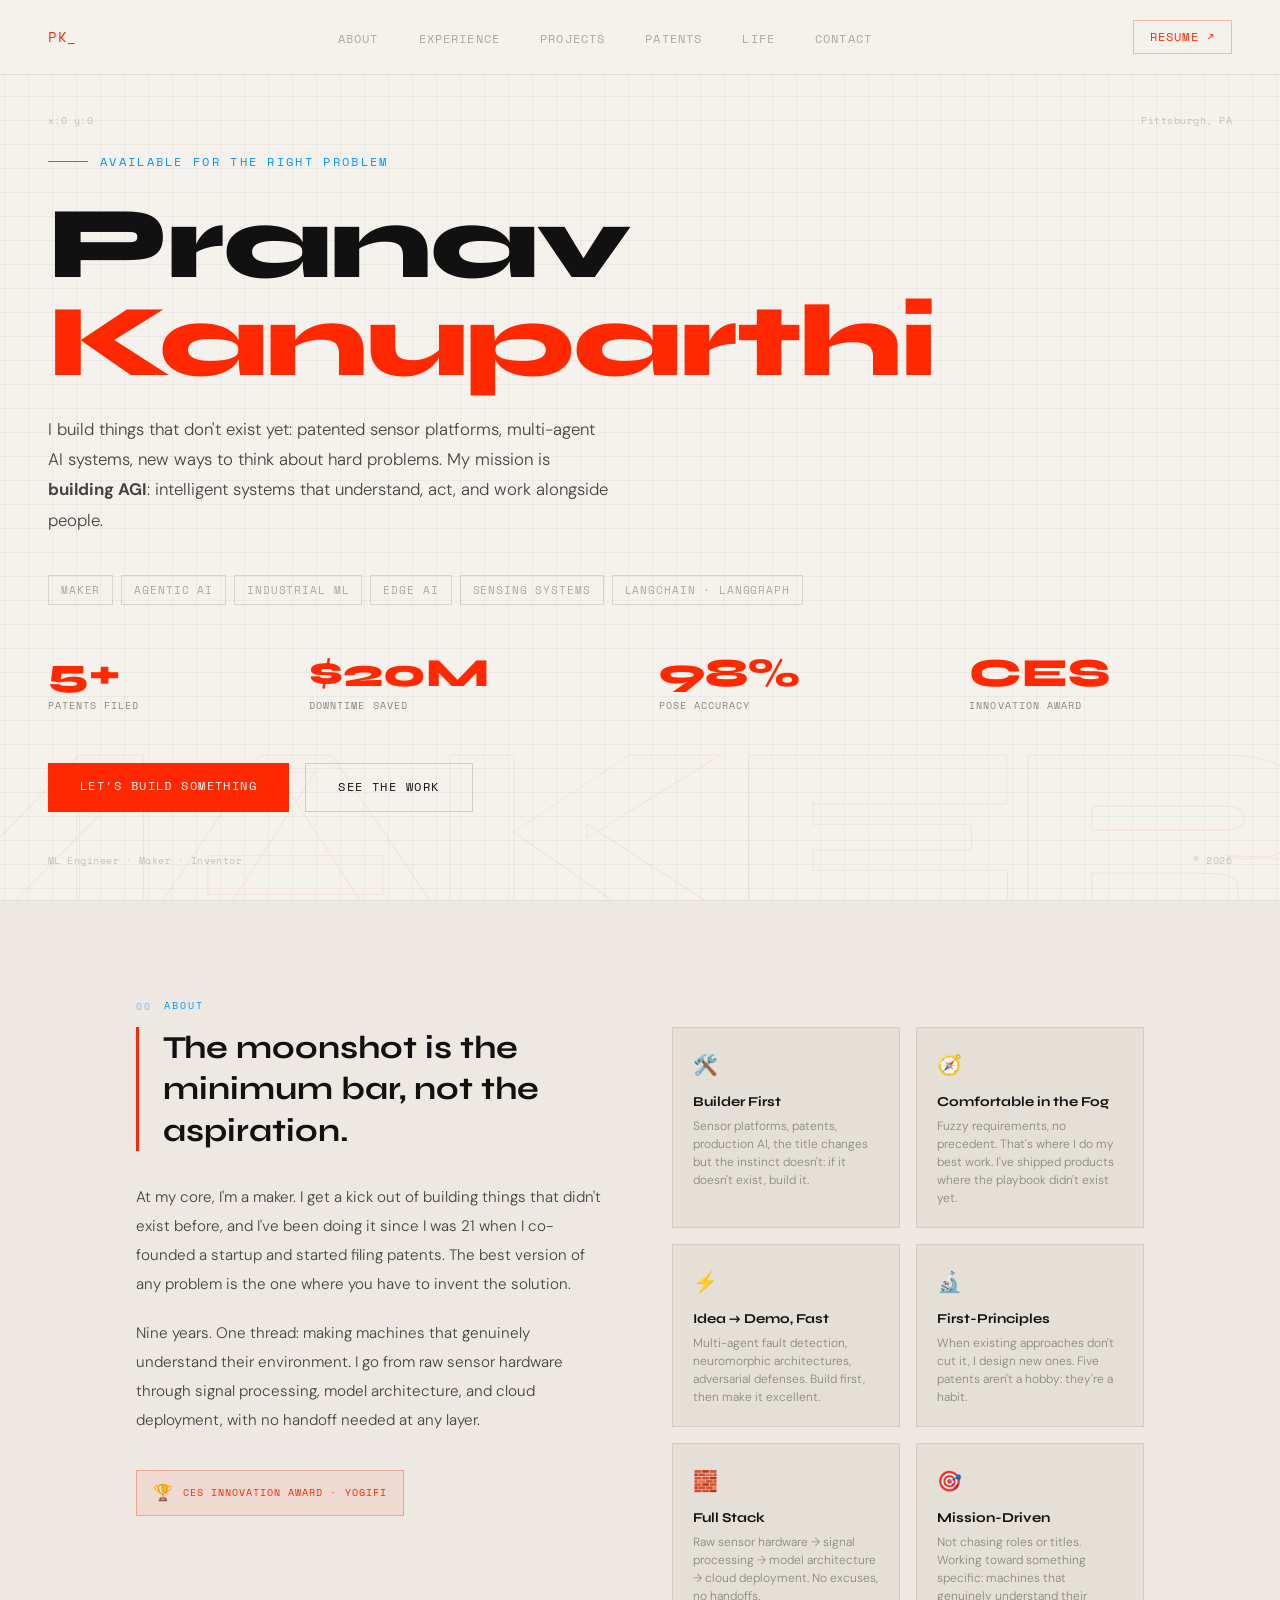
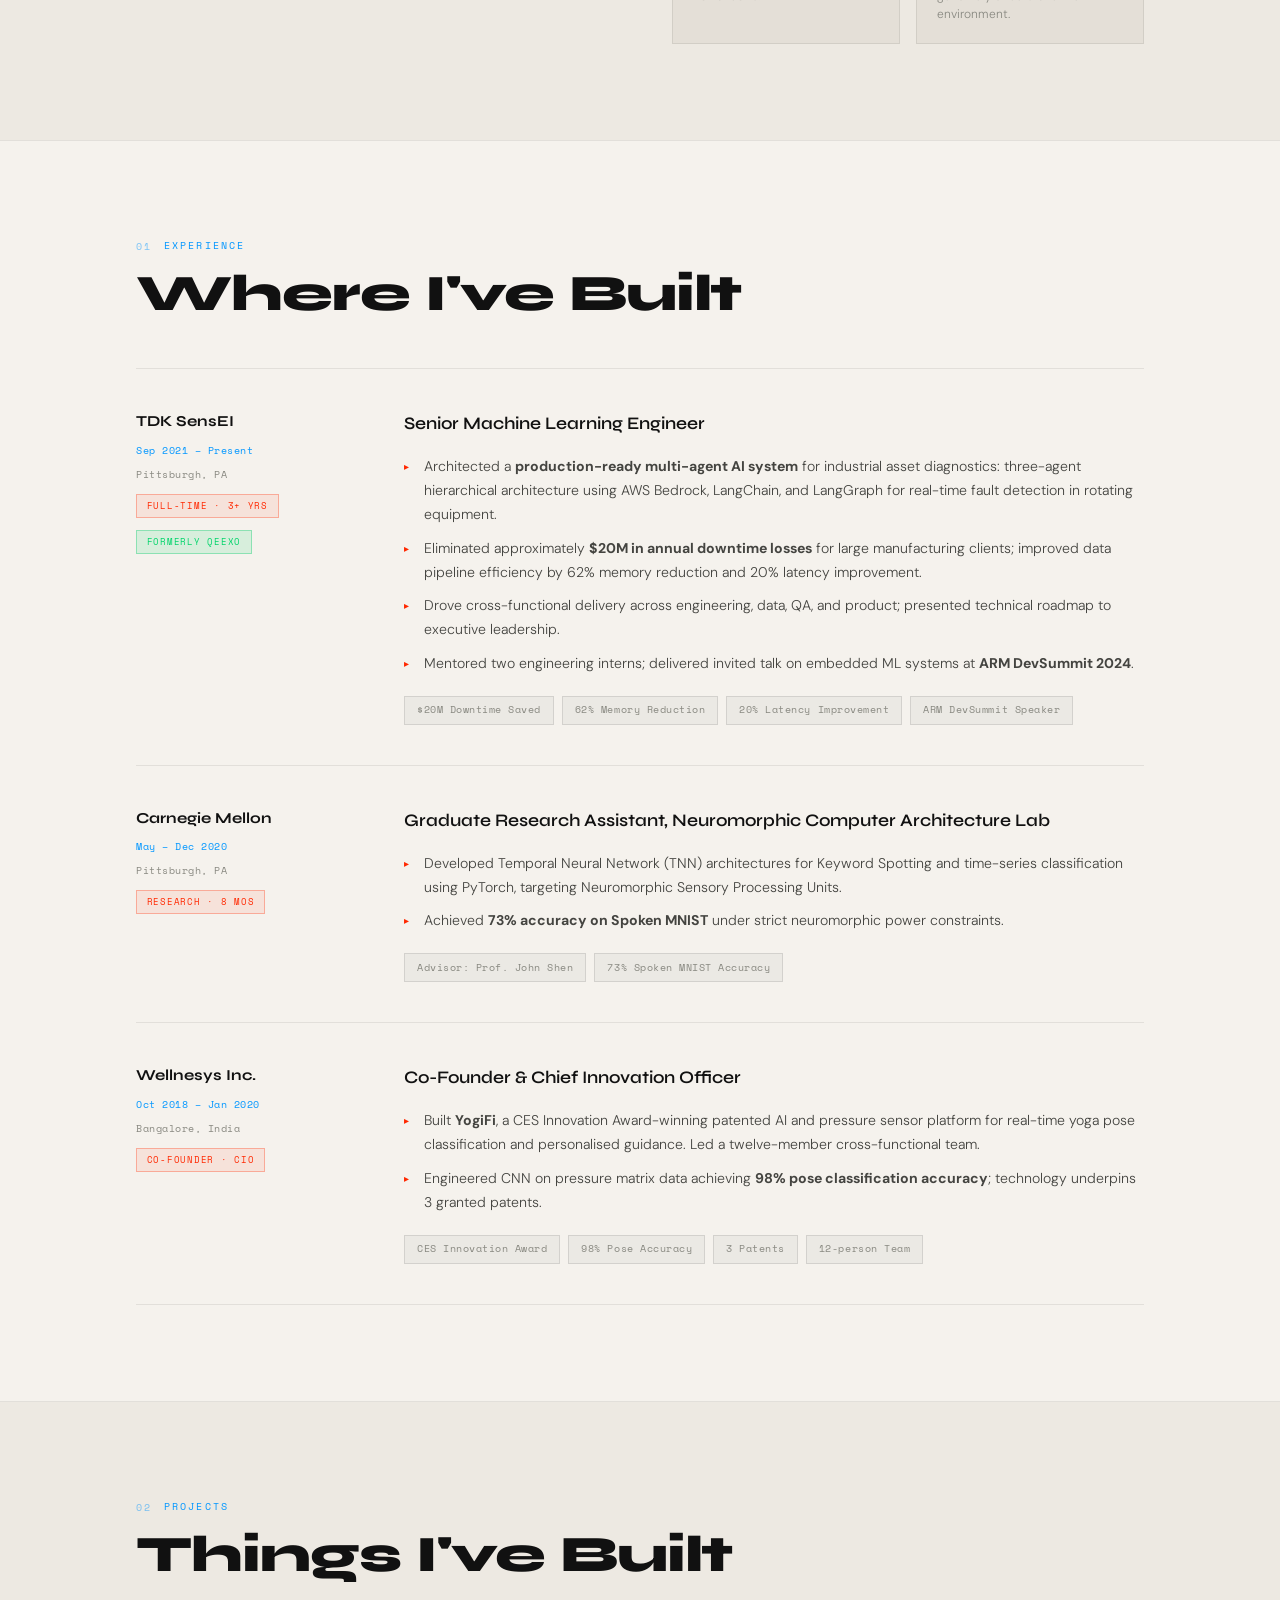
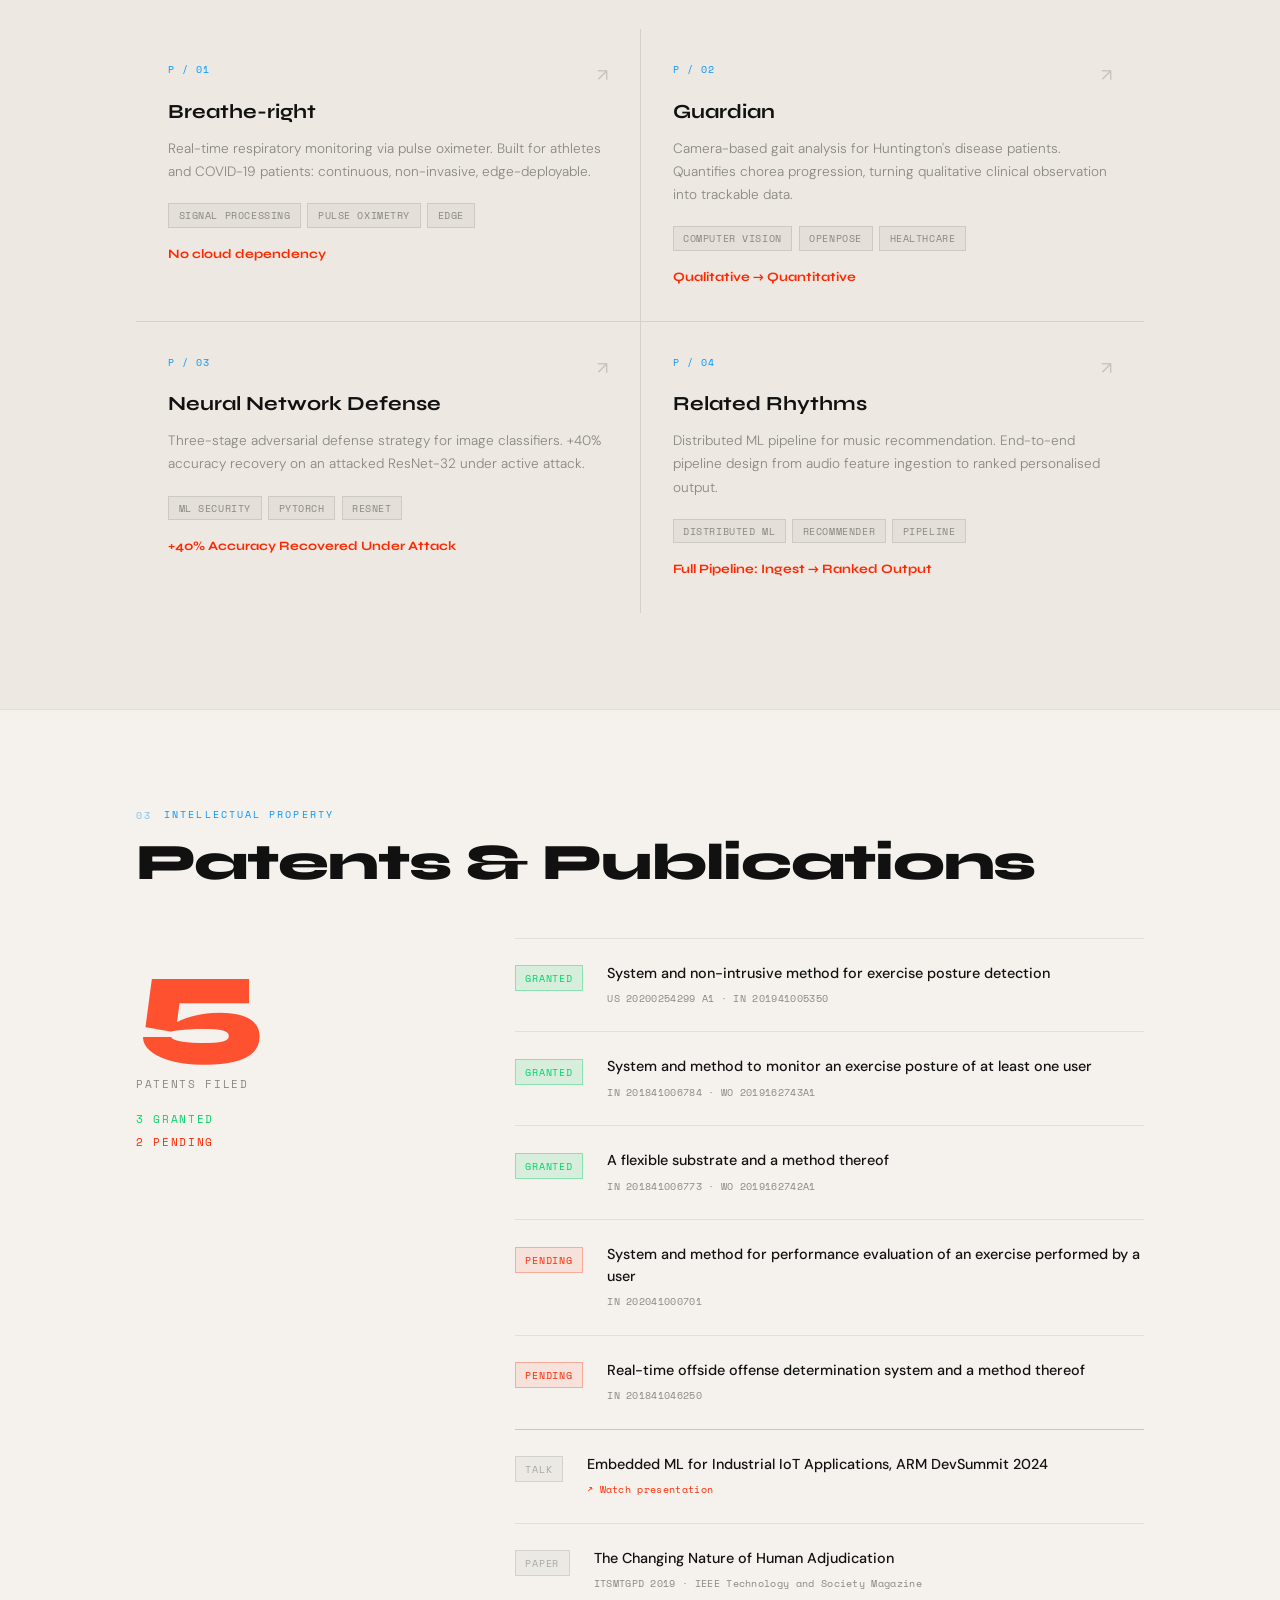
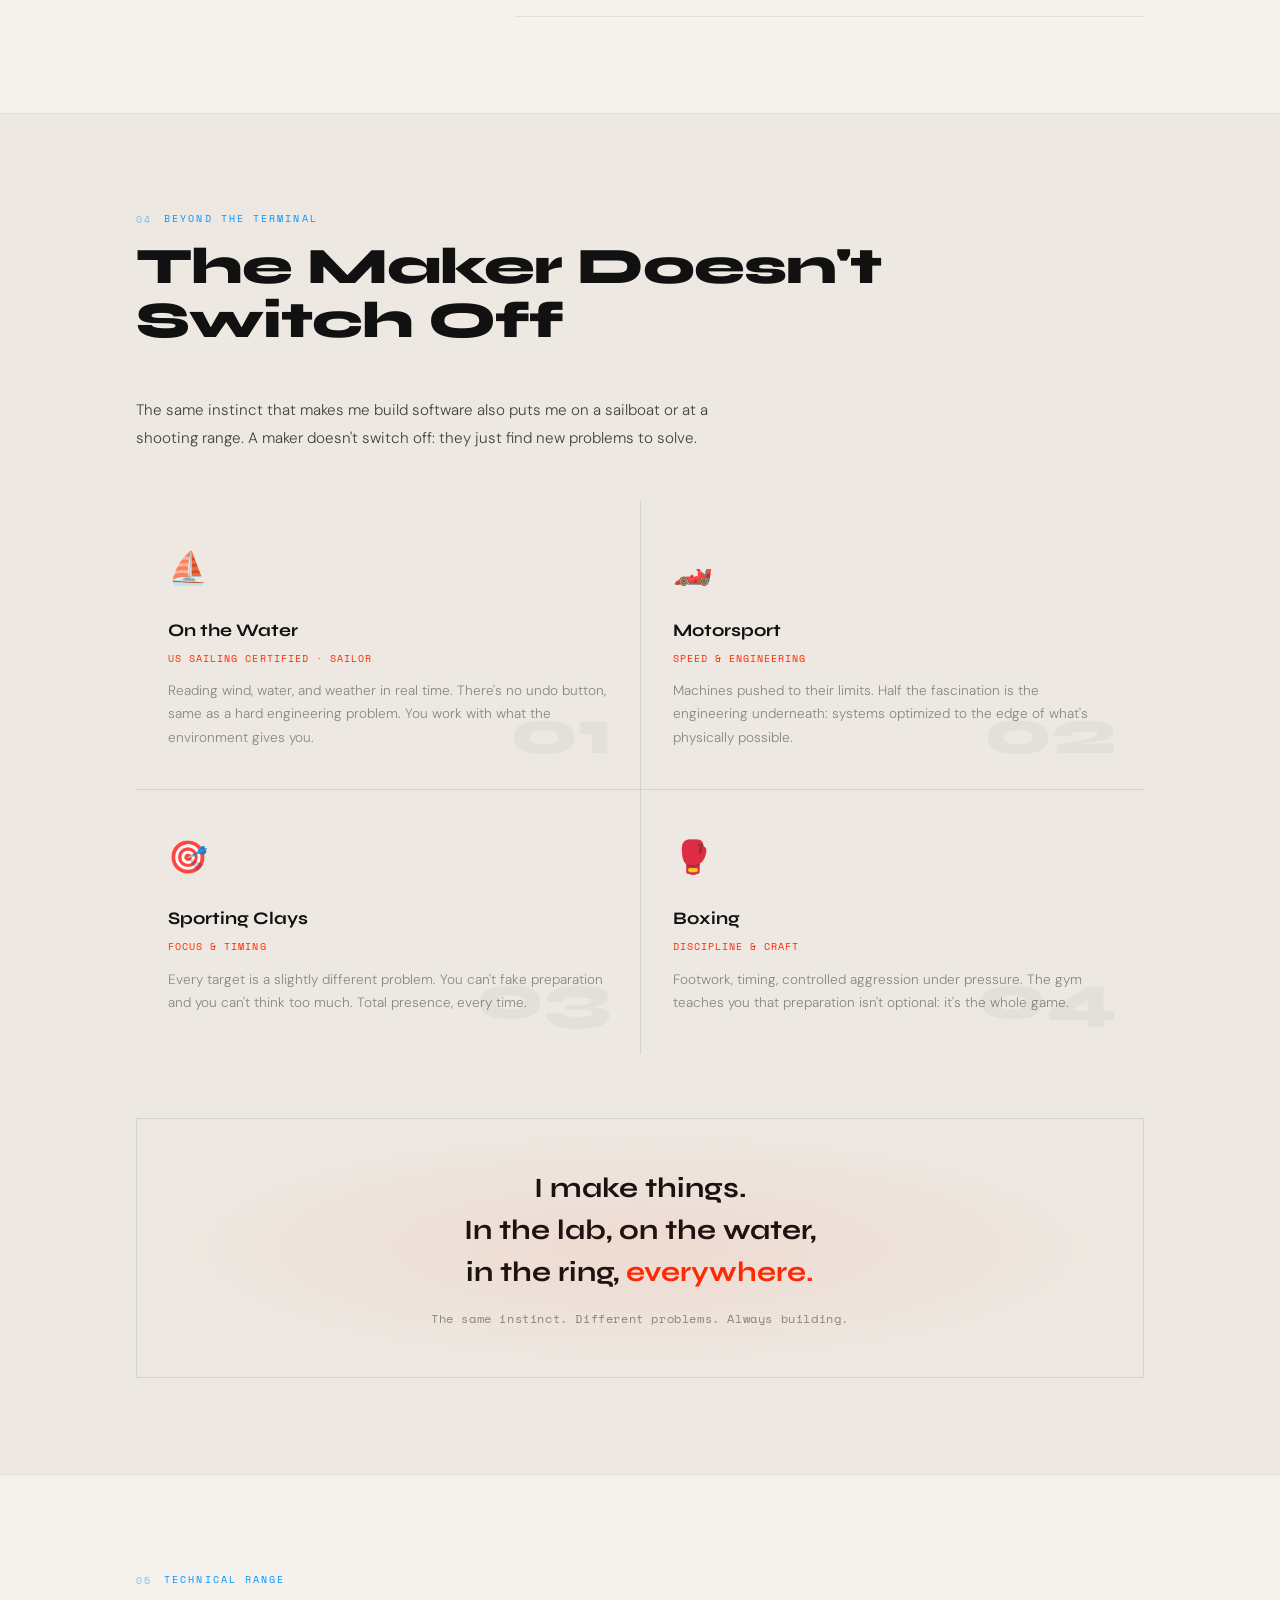
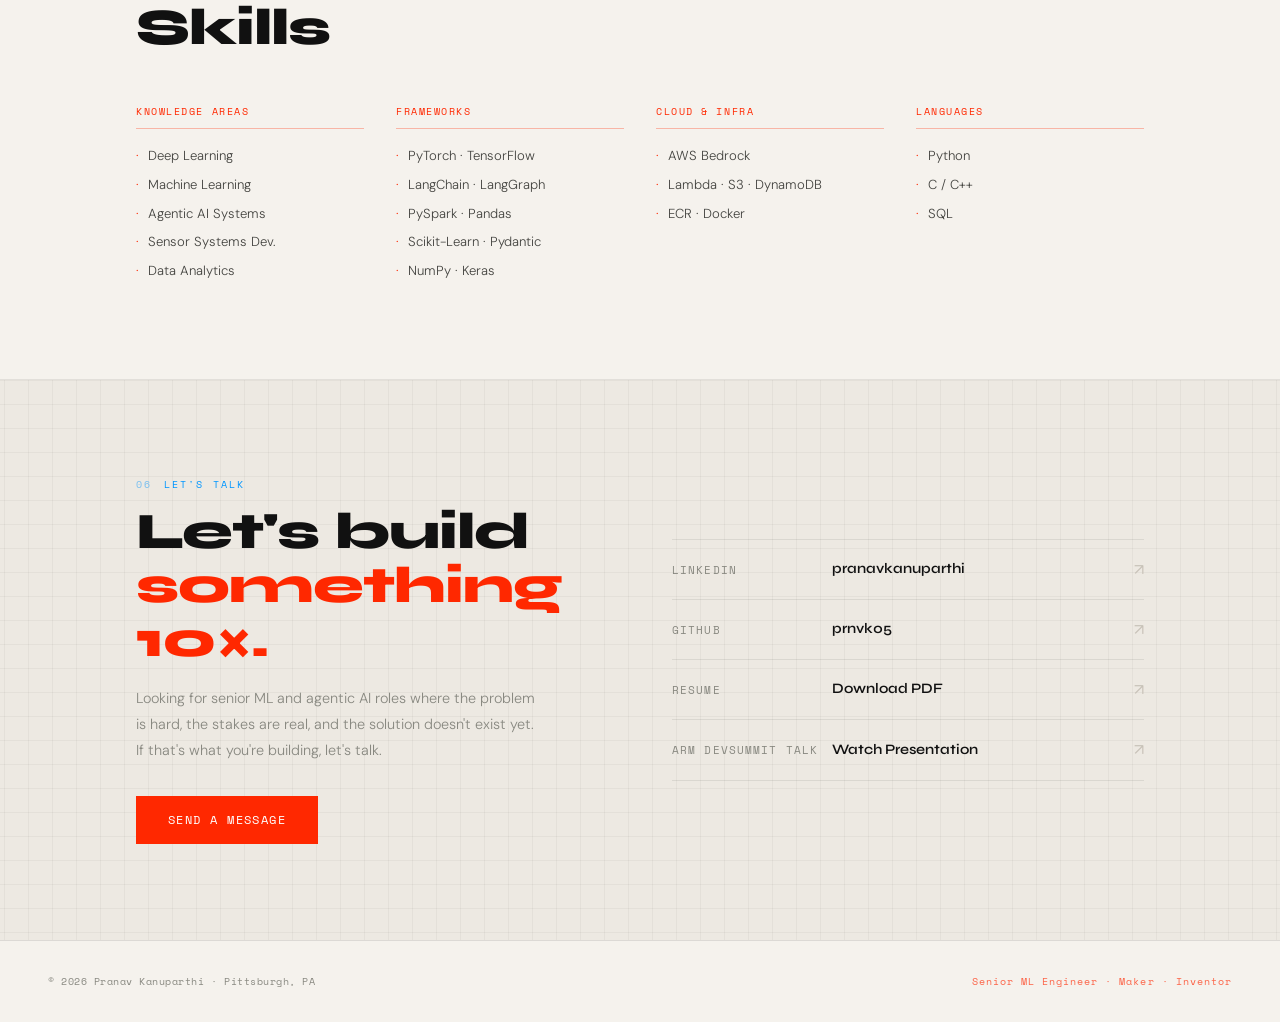
==== index.html @ c41d0c00 "Fix custom cursor: correct CSS rule order and use transform positioning Base display:none rule was o" ====
<!DOCTYPE html>
<html lang="en">
<head>
<meta charset="UTF-8">
<meta name="viewport" content="width=device-width, initial-scale=1.0">
<title>Pranav Kanuparthi — ML Engineer, Maker &amp; Inventor</title>
<meta name="description" content="I build things that don't exist yet. Senior ML Engineer, maker, and AGI builder. CES Innovation Award. 5 patents. CMU M.S." />
<link rel="preconnect" href="https://fonts.googleapis.com">
<link rel="preconnect" href="https://fonts.gstatic.com" crossorigin>
<link href="https://fonts.googleapis.com/css2?family=Space+Mono:ital,wght@0,400;0,700;1,400&family=Syne:wght@400;600;700;800&family=DM+Sans:ital,opsz,wght@0,9..40,300;0,9..40,400;0,9..40,500;1,9..40,300&display=swap" rel="stylesheet">
<style>
  :root {
    --black: #f5f2ed;
    --dark: #ede9e2;
    --dark2: #e4dfd7;
    --dark3: #dbd5cc;
    --mid: #c8c2b8;
    --muted: #888880;
    --faint: #aaa9a0;
    --light: #444440;
    --white: #111111;
    --amber: #FF2800;
    --amber2: #ff4d2e;
    --amber-glow: rgba(255, 40, 0, 0.08);
    --amber-line: rgba(255, 40, 0, 0.3);
    --grid: rgba(0,0,0,0.04);
    --blue: #0096FF;
    --blue-glow: rgba(0,150,255,0.08);
    --blue-line: rgba(0,150,255,0.3);
    --green: #00d46a;
    --green-glow: rgba(0, 200, 100, 0.12);
    --green-line: rgba(0, 200, 100, 0.35);
    --font-display: 'Syne', sans-serif;
    --font-mono: 'Space Mono', monospace;
    --font-body: 'DM Sans', sans-serif;
  }

  *, *::before, *::after { box-sizing: border-box; margin: 0; padding: 0; }

  html { scroll-behavior: smooth; }

  body {
    background: var(--black);
    color: var(--white);
    font-family: var(--font-body);
    font-size: 16px;
    line-height: 1.7;
    overflow-x: hidden;
  }

  /* ── NAV ── */
  nav {
    position: fixed;
    top: 0; left: 0; right: 0;
    z-index: 100;
    display: flex;
    align-items: center;
    justify-content: space-between;
    padding: 1.25rem 3rem;
    background: rgba(245,242,237,0.9);
    backdrop-filter: blur(12px);
    border-bottom: 1px solid rgba(0,0,0,0.08);
  }

  .nav-logo {
    font-family: var(--font-mono);
    font-size: 0.85rem;
    color: var(--amber);
    text-decoration: none;
    letter-spacing: 0.05em;
  }

  .nav-links {
    display: flex;
    gap: 2.5rem;
    list-style: none;
  }

  .nav-links a {
    font-family: var(--font-mono);
    font-size: 0.72rem;
    color: var(--faint);
    text-decoration: none;
    letter-spacing: 0.1em;
    text-transform: uppercase;
    transition: color 0.2s;
  }

  .nav-links a:hover { color: var(--amber); }

  .nav-right { display: flex; align-items: center; gap: 1rem; }

  .nav-resume {
    font-family: var(--font-mono);
    font-size: 0.72rem;
    color: var(--amber);
    text-decoration: none;
    border: 1px solid var(--amber-line);
    padding: 0.4rem 1rem;
    letter-spacing: 0.1em;
    text-transform: uppercase;
    transition: all 0.2s;
  }

  .nav-resume:hover { background: var(--amber-glow); }

  .nav-hamburger {
    display: none;
    flex-direction: column;
    justify-content: center;
    gap: 5px;
    cursor: pointer;
    padding: 6px 4px;
    background: none;
    border: none;
  }
  .nav-hamburger span { display: block; width: 22px; height: 2px; background: var(--faint); transition: transform 0.3s, opacity 0.3s; transform-origin: center; }
  .nav-hamburger.open span:nth-child(1) { transform: translateY(7px) rotate(45deg); }
  .nav-hamburger.open span:nth-child(2) { opacity: 0; }
  .nav-hamburger.open span:nth-child(3) { transform: translateY(-7px) rotate(-45deg); }

  .nav-drawer {
    display: none;
    position: fixed;
    top: 61px; left: 0; right: 0;
    background: rgba(245,242,237,0.97);
    backdrop-filter: blur(20px);
    border-bottom: 1px solid rgba(0,0,0,0.08);
    z-index: 98;
    padding: 1rem 1.5rem 1.5rem;
    flex-direction: column;
  }
  .nav-drawer.open { display: flex; }
  .nav-drawer a {
    font-family: var(--font-mono);
    font-size: 0.75rem;
    letter-spacing: 0.1em;
    text-transform: uppercase;
    color: var(--faint);
    text-decoration: none;
    padding: 0.9rem 0;
    border-bottom: 1px solid rgba(0,0,0,0.06);
    transition: color 0.2s;
  }
  .nav-drawer a:last-child { border-bottom: none; }
  .nav-drawer a:hover { color: var(--amber); }

  /* ── HERO ── */
  #hero {
    position: relative;
    min-height: 100vh;
    display: flex;
    flex-direction: column;
    justify-content: center;
    padding: 8rem 3rem 4rem;
    overflow: hidden;
    z-index: 1;
    background-color: var(--black);
    background-image:
      linear-gradient(var(--grid) 1px, transparent 1px),
      linear-gradient(90deg, var(--grid) 1px, transparent 1px);
    background-size: 24px 24px;
    background-position: center top;
  }

  .hero-label {
    font-family: var(--font-mono);
    font-size: 0.72rem;
    color: var(--blue);
    letter-spacing: 0.2em;
    text-transform: uppercase;
    margin-bottom: 1.5rem;
    display: flex;
    align-items: center;
    gap: 0.75rem;
  }

  .hero-label::before {
    content: '';
    display: inline-block;
    width: 40px;
    height: 1px;
    background: var(--blue);
  }

  h1.hero-name {
    font-family: var(--font-display);
    font-size: clamp(3.5rem, 8vw, 7rem);
    font-weight: 800;
    line-height: 0.95;
    letter-spacing: -0.02em;
    color: var(--white);
    margin-bottom: 1.5rem;
  }

  h1.hero-name span { color: var(--amber); }

  .hero-desc {
    max-width: 560px;
    font-size: 1.05rem;
    font-weight: 300;
    color: var(--light);
    line-height: 1.8;
    margin-bottom: 2.5rem;
  }

  .hero-tags {
    display: flex;
    flex-wrap: wrap;
    gap: 0.5rem;
    margin-bottom: 3rem;
  }

  .tag {
    font-family: var(--font-mono);
    font-size: 0.68rem;
    color: var(--faint);
    border: 1px solid rgba(0,0,0,0.12);
    padding: 0.3rem 0.75rem;
    letter-spacing: 0.08em;
    text-transform: uppercase;
  }

  .hero-stats {
    display: grid;
    grid-template-columns: repeat(4, auto);
    gap: 3rem;
    margin-bottom: 3rem;
  }

  .stat { display: flex; flex-direction: column; gap: 0.25rem; }

  .stat-num {
    font-family: var(--font-display);
    font-size: 2.5rem;
    font-weight: 800;
    color: var(--amber);
    line-height: 1;
  }

  .stat-label {
    font-family: var(--font-mono);
    font-size: 0.65rem;
    color: var(--muted);
    text-transform: uppercase;
    letter-spacing: 0.1em;
  }

  .hero-ctas { display: flex; gap: 1rem; }

  .btn-primary {
    font-family: var(--font-mono);
    font-size: 0.75rem;
    letter-spacing: 0.12em;
    text-transform: uppercase;
    color: #ffffff;
    background: var(--amber);
    border: none;
    padding: 0.85rem 2rem;
    text-decoration: none;
    transition: all 0.2s;
    display: inline-block;
    cursor: pointer;
  }

  .btn-primary:hover { background: var(--amber2); }

  .btn-secondary {
    font-family: var(--font-mono);
    font-size: 0.75rem;
    letter-spacing: 0.12em;
    text-transform: uppercase;
    color: var(--white);
    background: transparent;
    border: 1px solid rgba(0,0,0,0.15);
    padding: 0.85rem 2rem;
    text-decoration: none;
    transition: all 0.2s;
    display: inline-block;
  }

  .btn-secondary:hover { border-color: var(--amber); color: var(--amber); }

  /* Decorative corner marks */
  .hero-corner {
    position: absolute;
    font-family: var(--font-mono);
    font-size: 0.6rem;
    color: rgba(0,0,0,0.2);
    letter-spacing: 0.05em;
  }

  .hero-corner.tl { top: 7rem; left: 3rem; }
  .hero-corner.tr { top: 7rem; right: 3rem; }
  .hero-corner.bl { bottom: 2rem; left: 3rem; }
  .hero-corner.br { bottom: 2rem; right: 3rem; }

  /* Large background text */
  .hero-bg-text {
    position: absolute;
    right: -2rem;
    bottom: -4rem;
    font-family: var(--font-display);
    font-size: clamp(8rem, 20vw, 18rem);
    font-weight: 800;
    color: transparent;
    -webkit-text-stroke: 1px rgba(255,40,0,0.08);
    letter-spacing: -0.05em;
    pointer-events: none;
    user-select: none;
    line-height: 1;
  }

  /* ── SECTIONS ── */
  section { position: relative; z-index: 1; }

  .section-inner {
    max-width: 1104px;
    margin: 0 auto;
    padding: 6rem 3rem;
  }

  .section-label {
    font-family: var(--font-mono);
    font-size: 0.65rem;
    color: var(--blue);
    letter-spacing: 0.2em;
    text-transform: uppercase;
    margin-bottom: 0.75rem;
    display: flex;
    align-items: center;
    gap: 0.75rem;
  }

  .section-label::before {
    content: attr(data-num);
    font-size: 0.6rem;
    color: rgba(0,150,255,0.5);
  }

  h2.section-title {
    font-family: var(--font-display);
    font-size: clamp(2rem, 4vw, 3.5rem);
    font-weight: 800;
    line-height: 1.05;
    letter-spacing: -0.02em;
    margin-bottom: 3rem;
    color: var(--white);
  }

  .divider { border: none; border-top: 1px solid rgba(0,0,0,0.08); margin: 0; }

  /* ── THESIS ── */
  #thesis { background: var(--dark); }

  .thesis-grid {
    display: grid;
    grid-template-columns: 1fr 1fr;
    gap: 4rem;
    align-items: start;
  }

  .thesis-pull {
    font-family: var(--font-display);
    font-size: clamp(1.4rem, 2.5vw, 2rem);
    font-weight: 700;
    line-height: 1.3;
    color: var(--white);
    border-left: 3px solid var(--amber);
    padding-left: 1.5rem;
    margin-bottom: 2rem;
  }

  .thesis-body {
    color: var(--light);
    font-weight: 300;
    font-size: 0.95rem;
    line-height: 1.9;
    margin-bottom: 1.25rem;
  }

  .traits-grid {
    display: grid;
    grid-template-columns: 1fr 1fr;
    gap: 1rem;
  }

  .trait-card {
    background: var(--dark2);
    border: 1px solid rgba(0,0,0,0.08);
    padding: 1.25rem;
    transition: border-color 0.2s;
  }

  .trait-card:hover { border-color: var(--amber-line); }

  .trait-icon { font-size: 1.25rem; margin-bottom: 0.5rem; display: block; }

  .trait-title {
    font-family: var(--font-display);
    font-size: 0.85rem;
    font-weight: 700;
    color: var(--white);
    margin-bottom: 0.25rem;
  }

  .trait-sub { font-size: 0.75rem; color: var(--muted); font-weight: 300; line-height: 1.5; }

  /* ── EXPERIENCE ── */
  #experience { background: var(--black); }

  .exp-item {
    display: grid;
    grid-template-columns: 220px 1fr;
    gap: 3rem;
    padding: 2.5rem 0;
    border-top: 1px solid rgba(0,0,0,0.08);
  }

  .exp-item:last-child { border-bottom: 1px solid rgba(0,0,0,0.08); }

  .exp-meta { display: flex; flex-direction: column; gap: 0.4rem; }

  .exp-company {
    font-family: var(--font-display);
    font-size: 0.95rem;
    font-weight: 700;
    color: var(--white);
  }

  .exp-period {
    font-family: var(--font-mono);
    font-size: 0.65rem;
    color: var(--blue);
    letter-spacing: 0.05em;
  }

  .exp-location {
    font-family: var(--font-mono);
    font-size: 0.65rem;
    color: var(--muted);
    letter-spacing: 0.05em;
  }

  .exp-badge {
    display: inline-block;
    font-family: var(--font-mono);
    font-size: 0.58rem;
    padding: 0.2rem 0.6rem;
    background: var(--amber-glow);
    color: var(--amber);
    border: 1px solid var(--amber-line);
    letter-spacing: 0.08em;
    text-transform: uppercase;
    margin-top: 0.25rem;
    width: fit-content;
  }

  .exp-badge.green {
    margin-top: 0.35rem;
    background: var(--green-glow);
    color: var(--green);
    border-color: var(--green-line);
  }

  .exp-role {
    font-family: var(--font-display);
    font-size: 1.1rem;
    font-weight: 600;
    color: var(--white);
    margin-bottom: 1rem;
  }

  .exp-bullets {
    list-style: none;
    display: flex;
    flex-direction: column;
    gap: 0.6rem;
  }

  .exp-bullets li {
    font-size: 0.88rem;
    color: var(--light);
    font-weight: 300;
    padding-left: 1.25rem;
    position: relative;
    line-height: 1.7;
  }

  .exp-bullets li::before {
    content: '▸';
    position: absolute;
    left: 0;
    color: var(--amber);
    font-size: 0.6rem;
    top: 0.25rem;
  }

  .exp-metrics {
    display: flex;
    flex-wrap: wrap;
    gap: 0.5rem;
    margin-top: 1.25rem;
  }

  .metric-pill {
    font-family: var(--font-mono);
    font-size: 0.65rem;
    padding: 0.3rem 0.75rem;
    background: rgba(0,0,0,0.04);
    border: 1px solid rgba(0,0,0,0.1);
    color: var(--muted);
    letter-spacing: 0.05em;
  }

  /* ── PROJECTS ── */
  #projects { background: var(--dark); }

  .projects-grid {
    display: grid;
    grid-template-columns: repeat(2, 1fr);
    gap: 1px;
    background: rgba(0,0,0,0.1);
  }

  .project-card {
    background: var(--dark);
    padding: 2rem;
    position: relative;
    overflow: hidden;
    transition: background 0.2s;
    text-decoration: none;
    display: block;
  }

  .project-card:hover { background: var(--dark2); }

  .project-card::before {
    content: '';
    position: absolute;
    top: 0; left: 0; right: 0;
    height: 2px;
    background: var(--amber);
    transform: scaleX(0);
    transform-origin: left;
    transition: transform 0.3s;
  }

  .project-card:hover::before { transform: scaleX(1); }

  .project-num {
    font-family: var(--font-mono);
    font-size: 0.65rem;
    color: var(--blue);
    letter-spacing: 0.1em;
    margin-bottom: 1rem;
  }

  .project-title {
    font-family: var(--font-display);
    font-size: 1.25rem;
    font-weight: 700;
    color: var(--white);
    margin-bottom: 0.5rem;
  }

  .project-desc {
    font-size: 0.85rem;
    font-weight: 300;
    color: var(--muted);
    line-height: 1.7;
    margin-bottom: 1.25rem;
  }

  .project-tags { display: flex; flex-wrap: wrap; gap: 0.4rem; }

  .project-tag {
    font-family: var(--font-mono);
    font-size: 0.6rem;
    padding: 0.2rem 0.6rem;
    background: rgba(0,0,0,0.04);
    border: 1px solid rgba(0,0,0,0.1);
    color: var(--muted);
    letter-spacing: 0.06em;
    text-transform: uppercase;
  }

  .project-highlight {
    font-family: var(--font-display);
    font-size: 0.8rem;
    font-weight: 700;
    color: var(--amber);
    margin-top: 1rem;
  }

  .project-arrow {
    position: absolute;
    top: 2rem; right: 2rem;
    color: var(--mid);
    font-size: 1.1rem;
    transition: color 0.2s, transform 0.2s;
  }

  .project-card:hover .project-arrow { color: var(--amber); transform: translate(3px, -3px); }

  /* ── PATENTS ── */
  #patents { background: var(--black); }

  .patents-layout {
    display: grid;
    grid-template-columns: 1fr 2fr;
    gap: 4rem;
    align-items: start;
  }

  .patents-count { position: sticky; top: 8rem; }

  .patents-big-num {
    font-family: var(--font-display);
    font-size: 8rem;
    font-weight: 800;
    color: var(--amber);
    line-height: 1;
    opacity: 0.8;
  }

  .patents-sub {
    font-family: var(--font-mono);
    font-size: 0.7rem;
    color: var(--muted);
    text-transform: uppercase;
    letter-spacing: 0.15em;
    margin-top: 0.5rem;
  }

  .patents-granted-label { margin-top: 1rem; color: var(--green); font-family: var(--font-mono); font-size: 0.7rem; text-transform: uppercase; letter-spacing: 0.15em; }
  .patents-pending-label { margin-top: 0.25rem; color: var(--amber); font-family: var(--font-mono); font-size: 0.7rem; text-transform: uppercase; letter-spacing: 0.15em; }

  .patent-list { display: flex; flex-direction: column; gap: 0; }

  .patent-item {
    padding: 1.5rem 0;
    border-top: 1px solid rgba(0,0,0,0.08);
    display: grid;
    grid-template-columns: auto 1fr;
    gap: 1.5rem;
    align-items: start;
  }

  .patent-item:last-child { border-bottom: 1px solid rgba(0,0,0,0.08); }
  .patent-item.talk-row { border-top-color: var(--amber-line); }

  .patent-status {
    font-family: var(--font-mono);
    font-size: 0.6rem;
    padding: 0.25rem 0.6rem;
    letter-spacing: 0.08em;
    text-transform: uppercase;
    white-space: nowrap;
    margin-top: 0.15rem;
  }

  .patent-status.granted {
    background: var(--green-glow);
    color: var(--green);
    border: 1px solid var(--green-line);
  }

  .patent-status.pending {
    background: var(--amber-glow);
    color: var(--amber);
    border: 1px solid var(--amber-line);
  }

  .patent-status.talk,
  .patent-status.paper {
    background: rgba(0,0,0,0.04);
    color: var(--faint);
    border: 1px solid rgba(0,0,0,0.1);
  }

  .patent-title {
    font-size: 0.9rem;
    font-weight: 500;
    color: var(--white);
    line-height: 1.5;
    margin-bottom: 0.35rem;
  }

  .patent-num {
    font-family: var(--font-mono);
    font-size: 0.65rem;
    color: var(--muted);
    letter-spacing: 0.03em;
  }

  .patent-num a { color: var(--amber); text-decoration: none; }
  .patent-num a:hover { text-decoration: underline; }

  /* ── LIFE ── */
  #life { background: var(--dark); }

  .life-intro { max-width: 600px; margin-bottom: 3rem; }

  .life-body { font-size: 0.95rem; font-weight: 300; color: var(--light); line-height: 1.9; }

  .life-grid {
    display: grid;
    grid-template-columns: repeat(2, 1fr);
    gap: 1px;
    background: rgba(0,0,0,0.1);
    margin-bottom: 4rem;
  }

  .life-card {
    background: var(--dark);
    padding: 2.5rem 2rem;
    position: relative;
    overflow: hidden;
  }

  .life-card-icon { font-size: 2rem; margin-bottom: 1.25rem; display: block; opacity: 0.85; }

  .life-card-title {
    font-family: var(--font-display);
    font-size: 1.1rem;
    font-weight: 700;
    color: var(--white);
    margin-bottom: 0.25rem;
  }

  .life-card-sub {
    font-family: var(--font-mono);
    font-size: 0.65rem;
    color: var(--amber);
    letter-spacing: 0.1em;
    text-transform: uppercase;
    margin-bottom: 0.75rem;
  }

  .life-card-desc { font-size: 0.85rem; font-weight: 300; color: var(--muted); line-height: 1.7; }

  .life-card-num {
    position: absolute;
    bottom: 1.5rem; right: 1.75rem;
    font-family: var(--font-display);
    font-size: 4rem;
    font-weight: 800;
    color: rgba(0,0,0,0.04);
    line-height: 1;
    pointer-events: none;
  }

  .life-manifesto {
    border: 1px solid rgba(0,0,0,0.1);
    padding: 3rem;
    text-align: center;
    position: relative;
    overflow: hidden;
  }

  .life-manifesto::before {
    content: '';
    position: absolute;
    inset: 0;
    background: radial-gradient(ellipse at center, var(--amber-glow) 0%, transparent 70%);
    pointer-events: none;
  }

  .manifesto-text {
    font-family: var(--font-display);
    font-size: clamp(1.2rem, 2.5vw, 1.75rem);
    font-weight: 700;
    line-height: 1.5;
    color: var(--white);
    margin-bottom: 1rem;
  }

  .manifesto-text em { color: var(--amber); font-style: normal; }

  .manifesto-sub {
    font-family: var(--font-mono);
    font-size: 0.75rem;
    color: var(--muted);
    letter-spacing: 0.05em;
  }

  /* ── SKILLS ── */
  #skills { background: var(--black); }

  .skills-grid {
    display: grid;
    grid-template-columns: repeat(4, 1fr);
    gap: 2rem;
  }

  .skill-group-title {
    font-family: var(--font-mono);
    font-size: 0.65rem;
    color: var(--amber);
    text-transform: uppercase;
    letter-spacing: 0.15em;
    margin-bottom: 1rem;
    padding-bottom: 0.5rem;
    border-bottom: 1px solid var(--amber-line);
  }

  .skill-list { list-style: none; display: flex; flex-direction: column; gap: 0.4rem; }

  .skill-list li {
    font-size: 0.82rem;
    color: var(--light);
    font-weight: 300;
    padding-left: 0.75rem;
    position: relative;
  }

  .skill-list li::before { content: '·'; position: absolute; left: 0; color: var(--amber); }

  /* ── CONTACT ── */
  #contact {
    background-color: var(--dark);
    background-image:
      linear-gradient(var(--grid) 1px, transparent 1px),
      linear-gradient(90deg, var(--grid) 1px, transparent 1px);
    background-size: 24px 24px;
    background-position: center top;
  }

  .contact-inner {
    display: grid;
    grid-template-columns: 1fr 1fr;
    gap: 4rem;
    align-items: center;
  }

  .contact-heading {
    font-family: var(--font-display);
    font-size: clamp(2rem, 4vw, 3.5rem);
    font-weight: 800;
    line-height: 1.05;
    letter-spacing: -0.02em;
    margin-bottom: 1.25rem;
  }

  .contact-heading em { color: var(--amber); font-style: normal; display: block; }

  .contact-desc {
    font-size: 0.9rem;
    color: var(--muted);
    font-weight: 300;
    line-height: 1.8;
    margin-bottom: 2rem;
    max-width: 400px;
  }

  .contact-links { display: flex; flex-direction: column; gap: 0; }

  .contact-link {
    display: grid;
    grid-template-columns: 10rem 1fr 1.5rem;
    align-items: center;
    padding: 1rem 0;
    border-bottom: 1px solid rgba(0,0,0,0.08);
    text-decoration: none;
    transition: padding-left 0.2s;
  }

  .contact-link:first-child { border-top: 1px solid rgba(0,0,0,0.08); }
  .contact-link:hover { padding-left: 0.5rem; }

  .contact-link-label {
    font-family: var(--font-mono);
    font-size: 0.7rem;
    color: var(--muted);
    letter-spacing: 0.1em;
    text-transform: uppercase;
  }

  .contact-link-value {
    font-family: var(--font-display);
    font-size: 0.9rem;
    font-weight: 600;
    color: var(--white);
    transition: color 0.2s;
  }

  .contact-link:hover .contact-link-value { color: var(--amber); }

  .contact-link-arrow {
    color: var(--mid);
    font-size: 1rem;
    text-align: right;
    transition: transform 0.2s, color 0.2s;
  }

  .contact-link:hover .contact-link-arrow { color: var(--amber); transform: translate(4px, -4px); }

  /* ── AWARD BADGE ── */
  .award-badge {
    display: inline-flex;
    align-items: center;
    gap: 0.6rem;
    padding: 0.5rem 1rem;
    background: var(--amber-glow);
    border: 1px solid var(--amber-line);
    margin-top: 1rem;
  }

  .award-badge-icon { font-size: 1rem; }

  .award-badge-text {
    font-family: var(--font-mono);
    font-size: 0.65rem;
    color: var(--amber);
    letter-spacing: 0.1em;
    text-transform: uppercase;
  }

  /* ── FOOTER ── */
  footer {
    position: relative;
    z-index: 1;
    padding: 2rem 3rem;
    background: var(--black);
    border-top: 1px solid rgba(0,0,0,0.1);
    display: flex;
    align-items: center;
    justify-content: space-between;
  }

  .footer-copy { font-family: var(--font-mono); font-size: 0.65rem; color: var(--muted); letter-spacing: 0.05em; }
  .footer-mark { font-family: var(--font-mono); font-size: 0.65rem; color: var(--amber); letter-spacing: 0.1em; opacity: 0.7; }

  /* ── SCROLL ANIMATIONS ── */
  .fade-up { opacity: 0; transform: translateY(24px); transition: opacity 0.6s ease, transform 0.6s ease; }
  .fade-up.visible { opacity: 1; transform: translateY(0); }
  .fade-up:nth-child(1) { transition-delay: 0.05s; }
  .fade-up:nth-child(2) { transition-delay: 0.1s; }
  .fade-up:nth-child(3) { transition-delay: 0.15s; }
  .fade-up:nth-child(4) { transition-delay: 0.2s; }

  /* ── RESPONSIVE ── */
  @media (max-width: 900px) {
    nav { padding: 1rem 1.5rem; }
    .nav-links { display: none; }
    .nav-resume { display: none; }
    .nav-hamburger { display: flex; }
    #hero { padding: 7rem 1.5rem 3rem; }
    .hero-corner.tr { display: none; }
    .section-inner { padding: 4rem 1.5rem; }
    .hero-stats { grid-template-columns: repeat(2, auto); gap: 2rem; }
    .thesis-grid { grid-template-columns: 1fr; gap: 2.5rem; }
    .traits-grid { grid-template-columns: 1fr; }
    .exp-item { grid-template-columns: 1fr; gap: 0.5rem; }
    .projects-grid { grid-template-columns: 1fr; }
    .patents-layout { grid-template-columns: 1fr; gap: 2rem; }
    .patents-count { position: static; }
    .patents-big-num { font-size: 5rem; }
    .life-grid { grid-template-columns: 1fr; }
    .skills-grid { grid-template-columns: repeat(2, 1fr); }
    .contact-inner { grid-template-columns: 1fr; gap: 2.5rem; }
    footer { flex-direction: column; gap: 0.5rem; text-align: center; }
  }

  @media (max-width: 480px) {
    .hero-stats { grid-template-columns: repeat(2, auto); gap: 1.5rem; }
    .hero-ctas { flex-direction: column; }
    .skills-grid { grid-template-columns: 1fr; }
  }

  /* ── CUSTOM CURSOR ── */
  #cursor {
    display: none;
    position: fixed;
    top: 0;
    left: 0;
    width: 0;
    height: 0;
    pointer-events: none;
    z-index: 9999;
    will-change: transform;
  }

  @media (pointer: fine) {
    * { cursor: none !important; }
    #cursor { display: block; visibility: hidden; }
    #cursor.active { visibility: visible; }
  }

  .cursor-cross {
    position: absolute;
    transform: translate(-50%, -50%);
    width: 20px;
    height: 20px;
  }

  .cursor-cross::before {
    content: '';
    position: absolute;
    width: 20px;
    height: 1px;
    background: var(--amber);
    top: 9.5px;
    left: 0;
  }

  .cursor-cross::after {
    content: '';
    position: absolute;
    width: 1px;
    height: 20px;
    background: var(--amber);
    left: 9.5px;
    top: 0;
  }

  .cursor-coords {
    position: absolute;
    top: 8px;
    left: 8px;
    font-family: var(--font-mono);
    font-size: 0.55rem;
    color: var(--amber);
    letter-spacing: 0.04em;
    white-space: nowrap;
    line-height: 1;
  }
</style>
</head>
<body>

<!-- NAV -->
<nav>
  <a href="#hero" class="nav-logo">PK_</a>
  <ul class="nav-links">
    <li><a href="#thesis">About</a></li>
    <li><a href="#experience">Experience</a></li>
    <li><a href="#projects">Projects</a></li>
    <li><a href="#patents">Patents</a></li>
    <li><a href="#life">Life</a></li>
    <li><a href="#contact">Contact</a></li>
  </ul>
  <div class="nav-right">
    <a href="https://drive.google.com/file/d/1uS7PuvZ6ZcvtGFDEi8jyIaxUTA9T_DV6/view" target="_blank" class="nav-resume">Resume ↗</a>
    <button class="nav-hamburger" id="hamburger" aria-label="Menu">
      <span></span><span></span><span></span>
    </button>
  </div>
</nav>

<nav class="nav-drawer" id="navDrawer">
  <a href="#thesis" onclick="closeDrawer()">About</a>
  <a href="#experience" onclick="closeDrawer()">Experience</a>
  <a href="#projects" onclick="closeDrawer()">Projects</a>
  <a href="#patents" onclick="closeDrawer()">Patents</a>
  <a href="#life" onclick="closeDrawer()">Life</a>
  <a href="#contact" onclick="closeDrawer()">Contact</a>
  <a href="https://drive.google.com/file/d/1uS7PuvZ6ZcvtGFDEi8jyIaxUTA9T_DV6/view" target="_blank">Resume ↗</a>
</nav>

<!-- HERO -->
<section id="hero">
  <div class="hero-corner tl">x:0 y:0</div>
  <div class="hero-corner tr">Pittsburgh, PA</div>
  <div class="hero-corner bl">ML Engineer · Maker · Inventor</div>
  <div class="hero-corner br">© 2026</div>
  <div class="hero-bg-text">MAKER</div>

  <div class="hero-label">Available for the right problem</div>

  <h1 class="hero-name">Pranav<br><span>Kanuparthi</span></h1>

  <p class="hero-desc">
    I build things that don't exist yet: patented sensor platforms, multi-agent AI systems, new ways to think about hard problems. My mission is <strong>building AGI</strong>: intelligent systems that understand, act, and work alongside people.
  </p>

  <div class="hero-tags">
    <span class="tag">Maker</span>
    <span class="tag">Agentic AI</span>
    <span class="tag">Industrial ML</span>
    <span class="tag">Edge AI</span>
    <span class="tag">Sensing Systems</span>
    <span class="tag">LangChain · LangGraph</span>
  </div>

  <div class="hero-stats">
    <div class="stat">
      <div class="stat-num">5+</div>
      <div class="stat-label">Patents Filed</div>
    </div>
    <div class="stat">
      <div class="stat-num">$20M</div>
      <div class="stat-label">Downtime Saved</div>
    </div>
    <div class="stat">
      <div class="stat-num">98%</div>
      <div class="stat-label">Pose Accuracy</div>
    </div>
    <div class="stat">
      <div class="stat-num">CES</div>
      <div class="stat-label">Innovation Award</div>
    </div>
  </div>

  <div class="hero-ctas">
    <a href="#contact" class="btn-primary">Let's Build Something</a>
    <a href="#projects" class="btn-secondary">See the Work</a>
  </div>
</section>

<hr class="divider">

<!-- THESIS -->
<section id="thesis">
  <div class="section-inner">
    <div class="section-label" data-num="00">About</div>
    <div class="thesis-grid">
      <div>
        <p class="thesis-pull">The moonshot is the minimum bar, not the aspiration.</p>
        <p class="thesis-body">At my core, I'm a maker. I get a kick out of building things that didn't exist before, and I've been doing it since I was 21 when I co-founded a startup and started filing patents. The best version of any problem is the one where you have to invent the solution.</p>
        <p class="thesis-body">Nine years. One thread: making machines that genuinely understand their environment. I go from raw sensor hardware through signal processing, model architecture, and cloud deployment, with no handoff needed at any layer.</p>
        <div class="award-badge">
          <span class="award-badge-icon">🏆</span>
          <span class="award-badge-text">CES Innovation Award · YogiFi</span>
        </div>
      </div>
      <div class="traits-grid">
        <div class="trait-card fade-up">
          <span class="trait-icon">🛠️</span>
          <div class="trait-title">Builder First</div>
          <div class="trait-sub">Sensor platforms, patents, production AI, the title changes but the instinct doesn't: if it doesn't exist, build it.</div>
        </div>
        <div class="trait-card fade-up">
          <span class="trait-icon">🧭</span>
          <div class="trait-title">Comfortable in the Fog</div>
          <div class="trait-sub">Fuzzy requirements, no precedent. That's where I do my best work. I've shipped products where the playbook didn't exist yet.</div>
        </div>
        <div class="trait-card fade-up">
          <span class="trait-icon">⚡</span>
          <div class="trait-title">Idea → Demo, Fast</div>
          <div class="trait-sub">Multi-agent fault detection, neuromorphic architectures, adversarial defenses. Build first, then make it excellent.</div>
        </div>
        <div class="trait-card fade-up">
          <span class="trait-icon">🔬</span>
          <div class="trait-title">First-Principles</div>
          <div class="trait-sub">When existing approaches don't cut it, I design new ones. Five patents aren't a hobby: they're a habit.</div>
        </div>
        <div class="trait-card fade-up">
          <span class="trait-icon">🧱</span>
          <div class="trait-title">Full Stack</div>
          <div class="trait-sub">Raw sensor hardware → signal processing → model architecture → cloud deployment. No excuses, no handoffs.</div>
        </div>
        <div class="trait-card fade-up">
          <span class="trait-icon">🎯</span>
          <div class="trait-title">Mission-Driven</div>
          <div class="trait-sub">Not chasing roles or titles. Working toward something specific: machines that genuinely understand their environment.</div>
        </div>
      </div>
    </div>
  </div>
</section>

<hr class="divider">

<!-- EXPERIENCE -->
<section id="experience">
  <div class="section-inner">
    <div class="section-label" data-num="01">Experience</div>
    <h2 class="section-title">Where I've Built</h2>

    <div class="exp-item">
      <div class="exp-meta">
        <div class="exp-company">TDK SensEI</div>
        <div class="exp-period">Sep 2021 – Present</div>
        <div class="exp-location">Pittsburgh, PA</div>
        <div class="exp-badge">Full-time · 3+ yrs</div>
        <div class="exp-badge green">Formerly Qeexo</div>
      </div>
      <div class="exp-content">
        <div class="exp-role">Senior Machine Learning Engineer</div>
        <ul class="exp-bullets">
          <li>Architected a <strong>production-ready multi-agent AI system</strong> for industrial asset diagnostics: three-agent hierarchical architecture using AWS Bedrock, LangChain, and LangGraph for real-time fault detection in rotating equipment.</li>
          <li>Eliminated approximately <strong>$20M in annual downtime losses</strong> for large manufacturing clients; improved data pipeline efficiency by 62% memory reduction and 20% latency improvement.</li>
          <li>Drove cross-functional delivery across engineering, data, QA, and product; presented technical roadmap to executive leadership.</li>
          <li>Mentored two engineering interns; delivered invited talk on embedded ML systems at <strong>ARM DevSummit 2024</strong>.</li>
        </ul>
        <div class="exp-metrics">
          <span class="metric-pill">$20M Downtime Saved</span>
          <span class="metric-pill">62% Memory Reduction</span>
          <span class="metric-pill">20% Latency Improvement</span>
          <span class="metric-pill">ARM DevSummit Speaker</span>
        </div>
      </div>
    </div>

    <div class="exp-item">
      <div class="exp-meta">
        <div class="exp-company">Carnegie Mellon</div>
        <div class="exp-period">May – Dec 2020</div>
        <div class="exp-location">Pittsburgh, PA</div>
        <div class="exp-badge">Research · 8 mos</div>
      </div>
      <div class="exp-content">
        <div class="exp-role">Graduate Research Assistant, Neuromorphic Computer Architecture Lab</div>
        <ul class="exp-bullets">
          <li>Developed Temporal Neural Network (TNN) architectures for Keyword Spotting and time-series classification using PyTorch, targeting Neuromorphic Sensory Processing Units.</li>
          <li>Achieved <strong>73% accuracy on Spoken MNIST</strong> under strict neuromorphic power constraints.</li>
        </ul>
        <div class="exp-metrics">
          <span class="metric-pill">Advisor: Prof. John Shen</span>
          <span class="metric-pill">73% Spoken MNIST Accuracy</span>
        </div>
      </div>
    </div>

    <div class="exp-item">
      <div class="exp-meta">
        <div class="exp-company">Wellnesys Inc.</div>
        <div class="exp-period">Oct 2018 – Jan 2020</div>
        <div class="exp-location">Bangalore, India</div>
        <div class="exp-badge">Co-Founder · CIO</div>
      </div>
      <div class="exp-content">
        <div class="exp-role">Co-Founder &amp; Chief Innovation Officer</div>
        <ul class="exp-bullets">
          <li>Built <strong>YogiFi</strong>, a CES Innovation Award-winning patented AI and pressure sensor platform for real-time yoga pose classification and personalised guidance. Led a twelve-member cross-functional team.</li>
          <li>Engineered CNN on pressure matrix data achieving <strong>98% pose classification accuracy</strong>; technology underpins 3 granted patents.</li>
        </ul>
        <div class="exp-metrics">
          <span class="metric-pill">CES Innovation Award</span>
          <span class="metric-pill">98% Pose Accuracy</span>
          <span class="metric-pill">3 Patents</span>
          <span class="metric-pill">12-person Team</span>
        </div>
      </div>
    </div>
  </div>
</section>

<hr class="divider">

<!-- PROJECTS -->
<section id="projects">
  <div class="section-inner">
    <div class="section-label" data-num="02">Projects</div>
    <h2 class="section-title">Things I've Built</h2>
    <div class="projects-grid">

      <a href="https://github.com/prnvk05/CMU-17722-Project-Breatheright" target="_blank" class="project-card">
        <span class="project-arrow">↗</span>
        <div class="project-num">P / 01</div>
        <div class="project-title">Breathe-right</div>
        <div class="project-desc">Real-time respiratory monitoring via pulse oximeter. Built for athletes and COVID-19 patients: continuous, non-invasive, edge-deployable.</div>
        <div class="project-tags">
          <span class="project-tag">Signal Processing</span>
          <span class="project-tag">Pulse Oximetry</span>
          <span class="project-tag">Edge</span>
        </div>
        <div class="project-highlight">No cloud dependency</div>
      </a>

      <a href="https://github.com/CMU-RPCS-21/motor-sensors" target="_blank" class="project-card">
        <span class="project-arrow">↗</span>
        <div class="project-num">P / 02</div>
        <div class="project-title">Guardian</div>
        <div class="project-desc">Camera-based gait analysis for Huntington's disease patients. Quantifies chorea progression, turning qualitative clinical observation into trackable data.</div>
        <div class="project-tags">
          <span class="project-tag">Computer Vision</span>
          <span class="project-tag">OpenPose</span>
          <span class="project-tag">Healthcare</span>
        </div>
        <div class="project-highlight">Qualitative → Quantitative</div>
      </a>

      <a href="https://github.com/prnvk05/Adversarial-attacks-DNN-18786" target="_blank" class="project-card">
        <span class="project-arrow">↗</span>
        <div class="project-num">P / 03</div>
        <div class="project-title">Neural Network Defense</div>
        <div class="project-desc">Three-stage adversarial defense strategy for image classifiers. +40% accuracy recovery on an attacked ResNet-32 under active attack.</div>
        <div class="project-tags">
          <span class="project-tag">ML Security</span>
          <span class="project-tag">PyTorch</span>
          <span class="project-tag">ResNet</span>
        </div>
        <div class="project-highlight">+40% Accuracy Recovered Under Attack</div>
      </a>

      <a href="https://drive.google.com/file/d/1UrOMwDoZVbhE8t5nRKiBdgVKusVuB-Wq/view" target="_blank" class="project-card">
        <span class="project-arrow">↗</span>
        <div class="project-num">P / 04</div>
        <div class="project-title">Related Rhythms</div>
        <div class="project-desc">Distributed ML pipeline for music recommendation. End-to-end pipeline design from audio feature ingestion to ranked personalised output.</div>
        <div class="project-tags">
          <span class="project-tag">Distributed ML</span>
          <span class="project-tag">Recommender</span>
          <span class="project-tag">Pipeline</span>
        </div>
        <div class="project-highlight">Full Pipeline: Ingest → Ranked Output</div>
      </a>

    </div>
  </div>
</section>

<hr class="divider">

<!-- PATENTS -->
<section id="patents">
  <div class="section-inner">
    <div class="section-label" data-num="03">Intellectual Property</div>
    <h2 class="section-title">Patents &amp; Publications</h2>
    <div class="patents-layout">
      <div class="patents-count">
        <div class="patents-big-num">5</div>
        <div class="patents-sub">Patents Filed</div>
        <div class="patents-granted-label">3 Granted</div>
        <div class="patents-pending-label">2 Pending</div>
      </div>
      <div class="patent-list">

        <div class="patent-item">
          <span class="patent-status granted">Granted</span>
          <div>
            <div class="patent-title">System and non-intrusive method for exercise posture detection</div>
            <div class="patent-num">US 20200254299 A1 · IN 201941005350</div>
          </div>
        </div>

        <div class="patent-item">
          <span class="patent-status granted">Granted</span>
          <div>
            <div class="patent-title">System and method to monitor an exercise posture of at least one user</div>
            <div class="patent-num">IN 201841006784 · WO 2019162743A1</div>
          </div>
        </div>

        <div class="patent-item">
          <span class="patent-status granted">Granted</span>
          <div>
            <div class="patent-title">A flexible substrate and a method thereof</div>
            <div class="patent-num">IN 201841006773 · WO 2019162742A1</div>
          </div>
        </div>

        <div class="patent-item">
          <span class="patent-status pending">Pending</span>
          <div>
            <div class="patent-title">System and method for performance evaluation of an exercise performed by a user</div>
            <div class="patent-num">IN 202041000701</div>
          </div>
        </div>

        <div class="patent-item">
          <span class="patent-status pending">Pending</span>
          <div>
            <div class="patent-title">Real-time offside offense determination system and a method thereof</div>
            <div class="patent-num">IN 201841046250</div>
          </div>
        </div>

        <div class="patent-item talk-row">
          <span class="patent-status talk">Talk</span>
          <div>
            <div class="patent-title">Embedded ML for Industrial IoT Applications, ARM DevSummit 2024</div>
            <div class="patent-num"><a href="https://brighttalk.com/webcast/17792/598483" target="_blank">↗ Watch presentation</a></div>
          </div>
        </div>

        <div class="patent-item">
          <span class="patent-status paper">Paper</span>
          <div>
            <div class="patent-title">The Changing Nature of Human Adjudication</div>
            <div class="patent-num">ITSMTGPD 2019 · IEEE Technology and Society Magazine</div>
          </div>
        </div>

      </div>
    </div>
  </div>
</section>

<hr class="divider">

<!-- LIFE -->
<section id="life">
  <div class="section-inner">
    <div class="section-label" data-num="04">Beyond the Terminal</div>
    <h2 class="section-title">The Maker Doesn't Switch Off</h2>
    <div class="life-intro">
      <p class="life-body">The same instinct that makes me build software also puts me on a sailboat or at a shooting range. A maker doesn't switch off: they just find new problems to solve.</p>
    </div>

    <div class="life-grid">
      <div class="life-card">
        <span class="life-card-icon">⛵</span>
        <div class="life-card-title">On the Water</div>
        <div class="life-card-sub">US Sailing Certified · Sailor</div>
        <p class="life-card-desc">Reading wind, water, and weather in real time. There's no undo button, same as a hard engineering problem. You work with what the environment gives you.</p>
        <div class="life-card-num">01</div>
      </div>

      <div class="life-card">
        <span class="life-card-icon">🏎️</span>
        <div class="life-card-title">Motorsport</div>
        <div class="life-card-sub">Speed &amp; Engineering</div>
        <p class="life-card-desc">Machines pushed to their limits. Half the fascination is the engineering underneath: systems optimized to the edge of what's physically possible.</p>
        <div class="life-card-num">02</div>
      </div>

      <div class="life-card">
        <span class="life-card-icon">🎯</span>
        <div class="life-card-title">Sporting Clays</div>
        <div class="life-card-sub">Focus &amp; Timing</div>
        <p class="life-card-desc">Every target is a slightly different problem. You can't fake preparation and you can't think too much. Total presence, every time.</p>
        <div class="life-card-num">03</div>
      </div>

      <div class="life-card">
        <span class="life-card-icon">🥊</span>
        <div class="life-card-title">Boxing</div>
        <div class="life-card-sub">Discipline &amp; Craft</div>
        <p class="life-card-desc">Footwork, timing, controlled aggression under pressure. The gym teaches you that preparation isn't optional: it's the whole game.</p>
        <div class="life-card-num">04</div>
      </div>
    </div>

    <div class="life-manifesto">
      <div class="manifesto-text">I make things.<br>In the lab, on the water,<br>in the ring, <em>everywhere.</em></div>
      <div class="manifesto-sub">The same instinct. Different problems. Always building.</div>
    </div>
  </div>
</section>

<hr class="divider">

<!-- SKILLS -->
<section id="skills">
  <div class="section-inner">
    <div class="section-label" data-num="05">Technical Range</div>
    <h2 class="section-title">Skills</h2>
    <div class="skills-grid">
      <div class="skill-group">
        <div class="skill-group-title">Knowledge Areas</div>
        <ul class="skill-list">
          <li>Deep Learning</li>
          <li>Machine Learning</li>
          <li>Agentic AI Systems</li>
          <li>Sensor Systems Dev.</li>
          <li>Data Analytics</li>
        </ul>
      </div>
      <div class="skill-group">
        <div class="skill-group-title">Frameworks</div>
        <ul class="skill-list">
          <li>PyTorch · TensorFlow</li>
          <li>LangChain · LangGraph</li>
          <li>PySpark · Pandas</li>
          <li>Scikit-Learn · Pydantic</li>
          <li>NumPy · Keras</li>
        </ul>
      </div>
      <div class="skill-group">
        <div class="skill-group-title">Cloud &amp; Infra</div>
        <ul class="skill-list">
          <li>AWS Bedrock</li>
          <li>Lambda · S3 · DynamoDB</li>
          <li>ECR · Docker</li>
        </ul>
      </div>
      <div class="skill-group">
        <div class="skill-group-title">Languages</div>
        <ul class="skill-list">
          <li>Python</li>
          <li>C / C++</li>
          <li>SQL</li>
        </ul>
      </div>
    </div>
  </div>
</section>

<hr class="divider">

<!-- CONTACT -->
<section id="contact">
  <div class="section-inner">
    <div class="contact-inner">
      <div>
        <div class="section-label" data-num="06">Let's Talk</div>
        <h2 class="contact-heading">Let's build<br><em>something 10×.</em></h2>
        <p class="contact-desc">Looking for senior ML and agentic AI roles where the problem is hard, the stakes are real, and the solution doesn't exist yet. If that's what you're building, let's talk.</p>
        <a href="#" data-email class="btn-primary">Send a Message</a>
      </div>
      <div class="contact-links">
        <a href="https://www.linkedin.com/in/pranavkanuparthi/" target="_blank" class="contact-link">
          <span class="contact-link-label">LinkedIn</span>
          <span class="contact-link-value">pranavkanuparthi</span>
          <span class="contact-link-arrow">↗</span>
        </a>
        <a href="https://github.com/prnvk05" target="_blank" class="contact-link">
          <span class="contact-link-label">GitHub</span>
          <span class="contact-link-value">prnvk05</span>
          <span class="contact-link-arrow">↗</span>
        </a>
        <a href="https://drive.google.com/file/d/1uS7PuvZ6ZcvtGFDEi8jyIaxUTA9T_DV6/view" target="_blank" class="contact-link">
          <span class="contact-link-label">Resume</span>
          <span class="contact-link-value">Download PDF</span>
          <span class="contact-link-arrow">↗</span>
        </a>
        <a href="https://brighttalk.com/webcast/17792/598483" target="_blank" class="contact-link">
          <span class="contact-link-label">ARM DevSummit Talk</span>
          <span class="contact-link-value">Watch Presentation</span>
          <span class="contact-link-arrow">↗</span>
        </a>
      </div>
    </div>
  </div>
</section>

<!-- CUSTOM CURSOR -->
<div id="cursor">
  <div class="cursor-cross"></div>
  <span class="cursor-coords" id="cursorCoords">0, 0</span>
</div>

<!-- FOOTER -->
<footer>
  <span class="footer-copy">© 2026 Pranav Kanuparthi · Pittsburgh, PA</span>
  <span class="footer-mark">Senior ML Engineer · Maker · Inventor</span>
</footer>

<script>
  // Hamburger menu
  const hamburger = document.getElementById('hamburger');
  const navDrawer = document.getElementById('navDrawer');
  hamburger.addEventListener('click', () => {
    const open = navDrawer.classList.toggle('open');
    hamburger.classList.toggle('open', open);
  });
  function closeDrawer() {
    navDrawer.classList.remove('open');
    hamburger.classList.remove('open');
  }
  document.addEventListener('click', (e) => {
    if (!hamburger.contains(e.target) && !navDrawer.contains(e.target)) closeDrawer();
  });

  // Email obfuscation
  const _eu = 'pranavkanuparthi', _ed = 'gmail.com';
  document.querySelectorAll('[data-email]').forEach(el => {
    el.href = 'mailto:' + _eu + '@' + _ed;
  });

  // Scroll fade-up animation
  const observer = new IntersectionObserver((entries) => {
    entries.forEach(entry => {
      if (entry.isIntersecting) entry.target.classList.add('visible');
    });
  }, { threshold: 0.1 });
  document.querySelectorAll('.fade-up').forEach(el => observer.observe(el));

  // Active nav highlight
  const sections = document.querySelectorAll('section[id]');
  const navLinks = document.querySelectorAll('.nav-links a');
  window.addEventListener('scroll', () => {
    let current = '';
    sections.forEach(s => { if (window.scrollY >= s.offsetTop - 100) current = s.id; });
    navLinks.forEach(a => {
      a.style.color = a.getAttribute('href') === '#' + current ? 'var(--amber)' : '';
    });
  });

  // Custom cursor
  const cursorEl = document.getElementById('cursor');
  const coordsEl = document.getElementById('cursorCoords');
  document.addEventListener('mousemove', (e) => {
    cursorEl.style.transform = `translate(${e.clientX}px, ${e.clientY}px)`;
    coordsEl.textContent = e.clientX + ', ' + e.clientY;
    cursorEl.classList.add('active');
  });
</script>
</body>
</html>
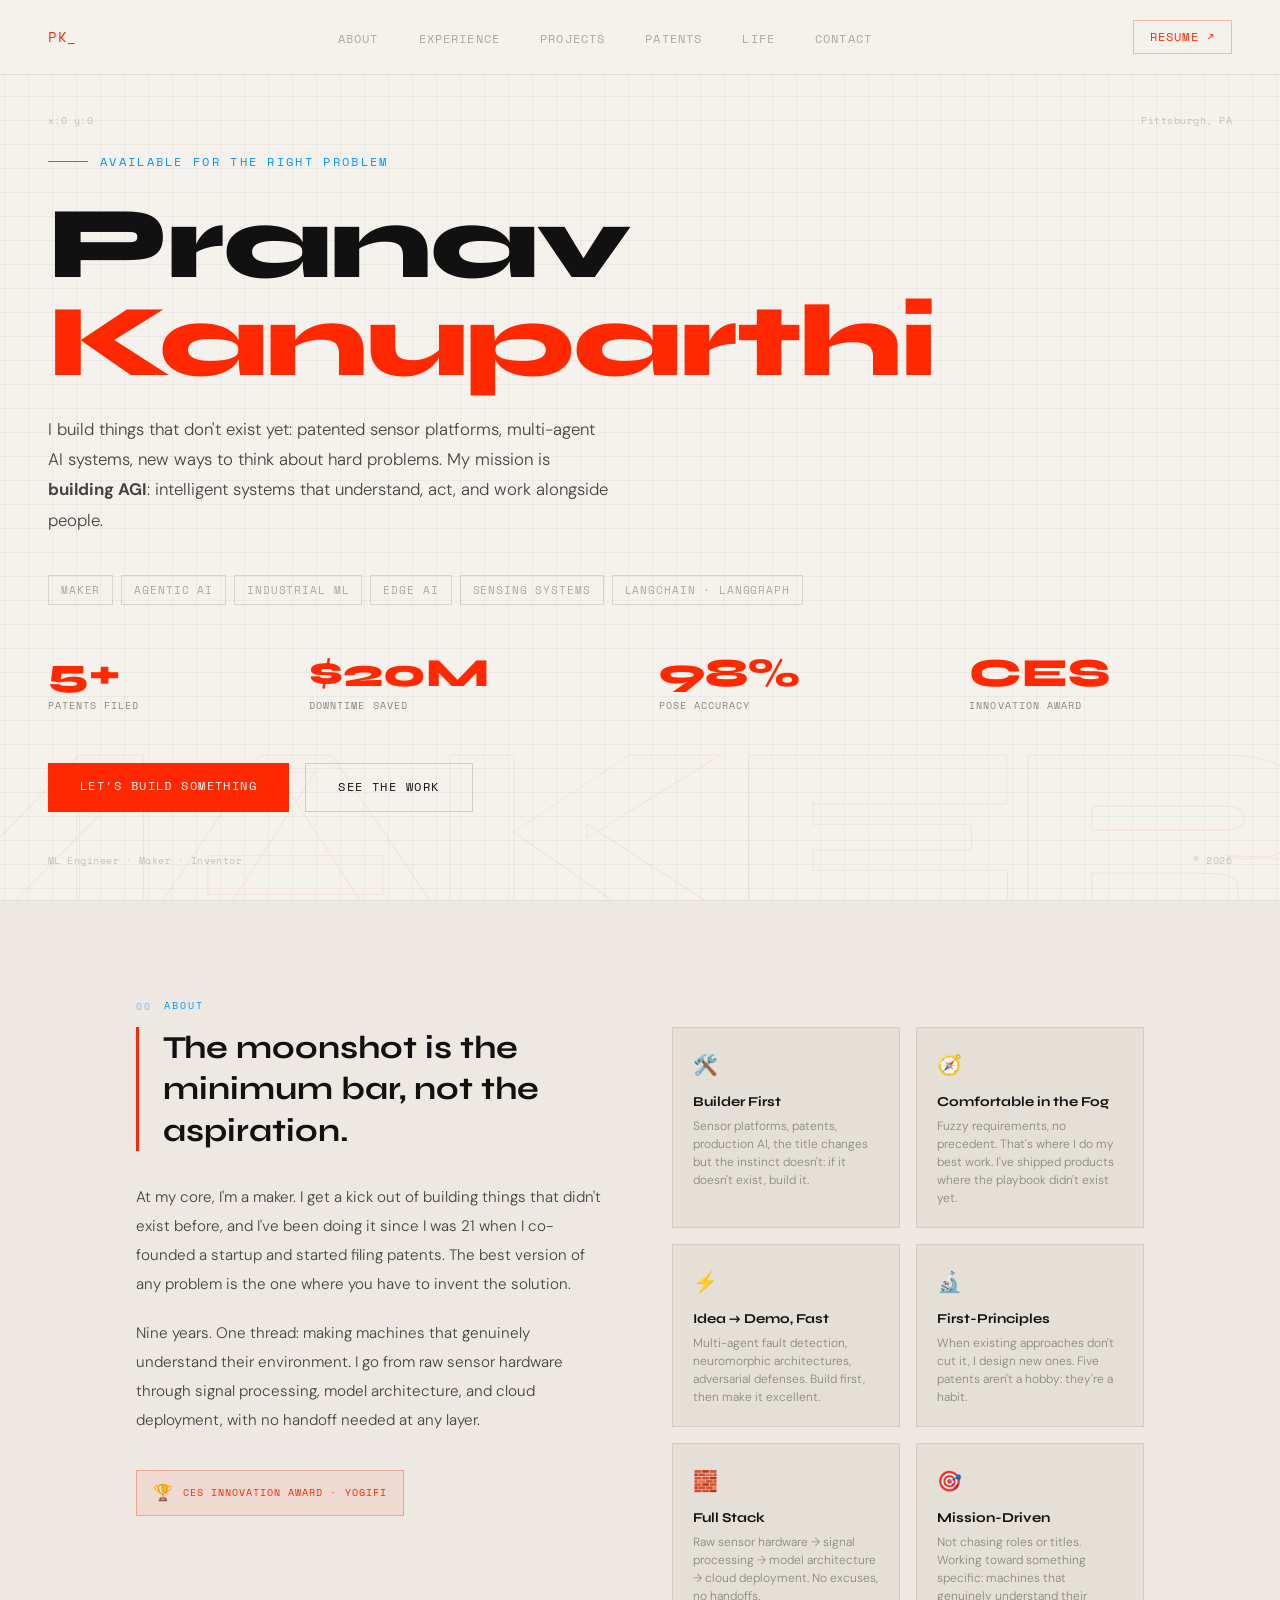
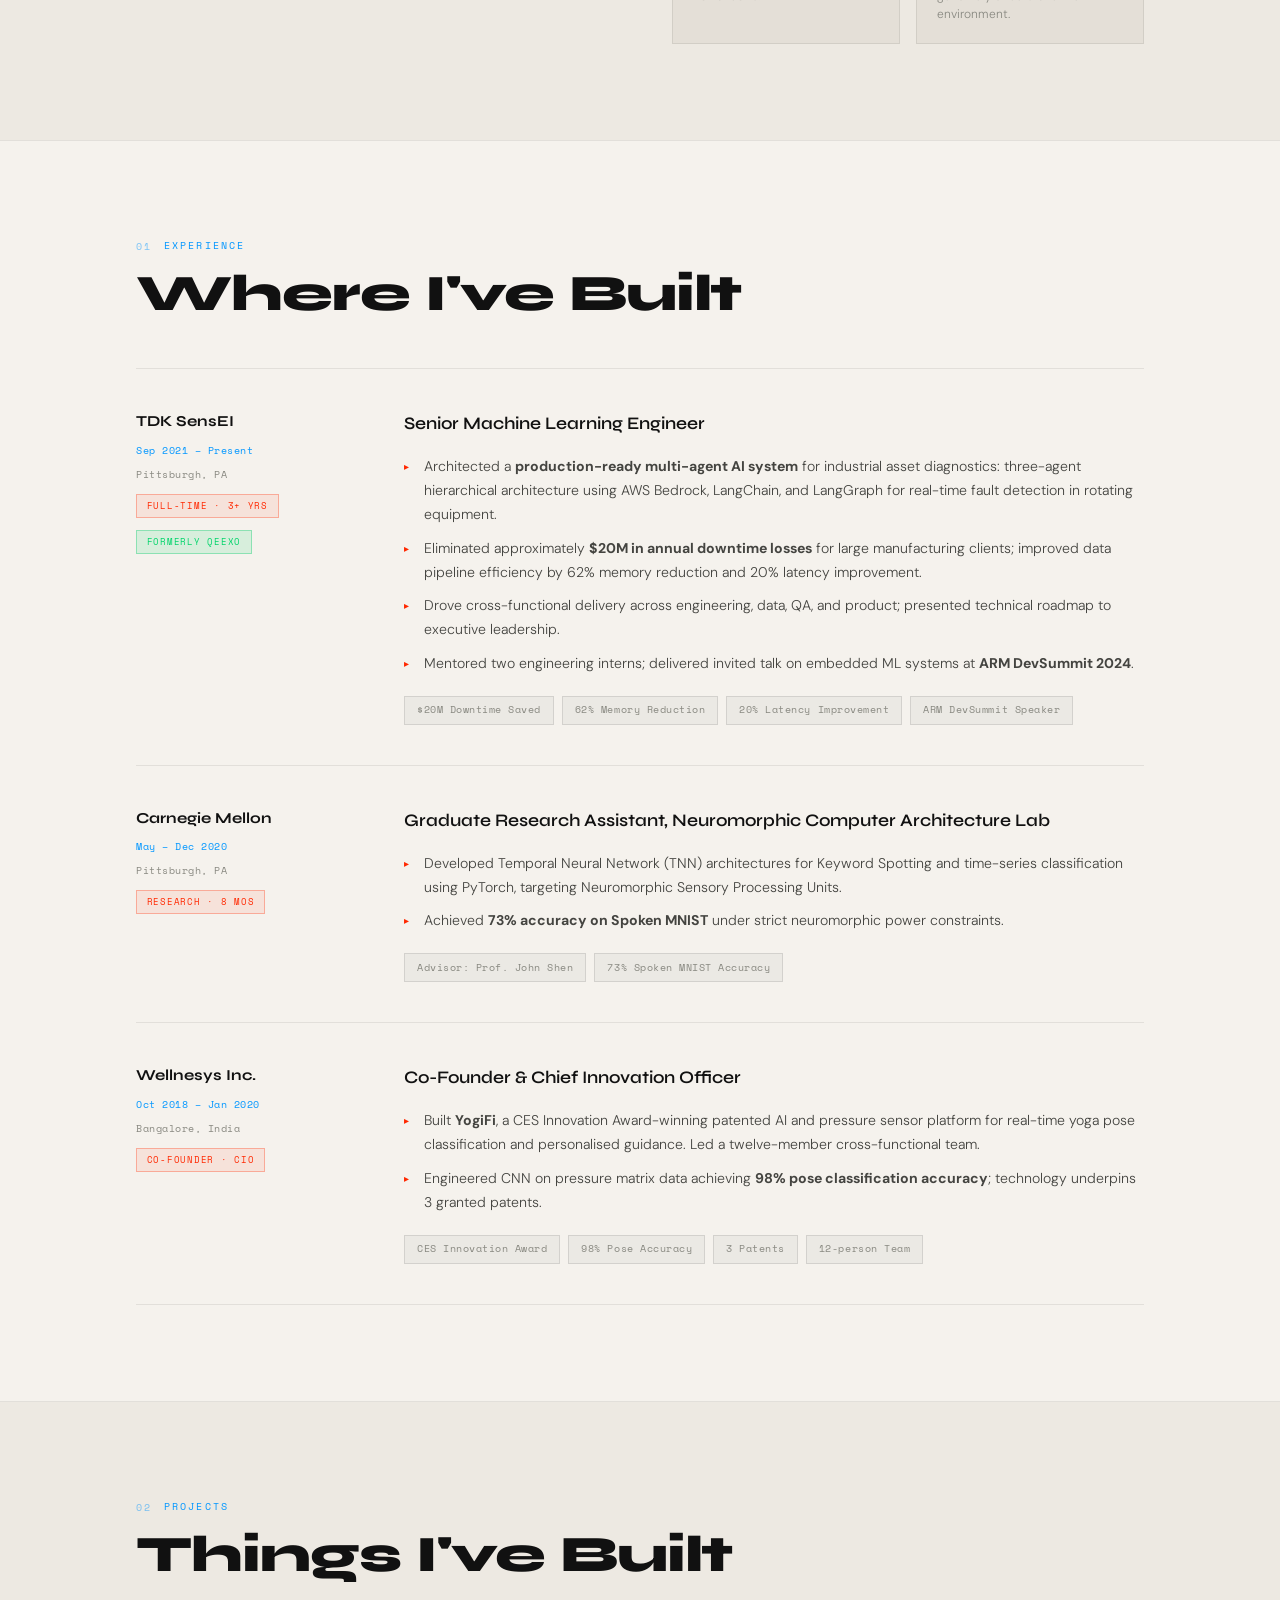
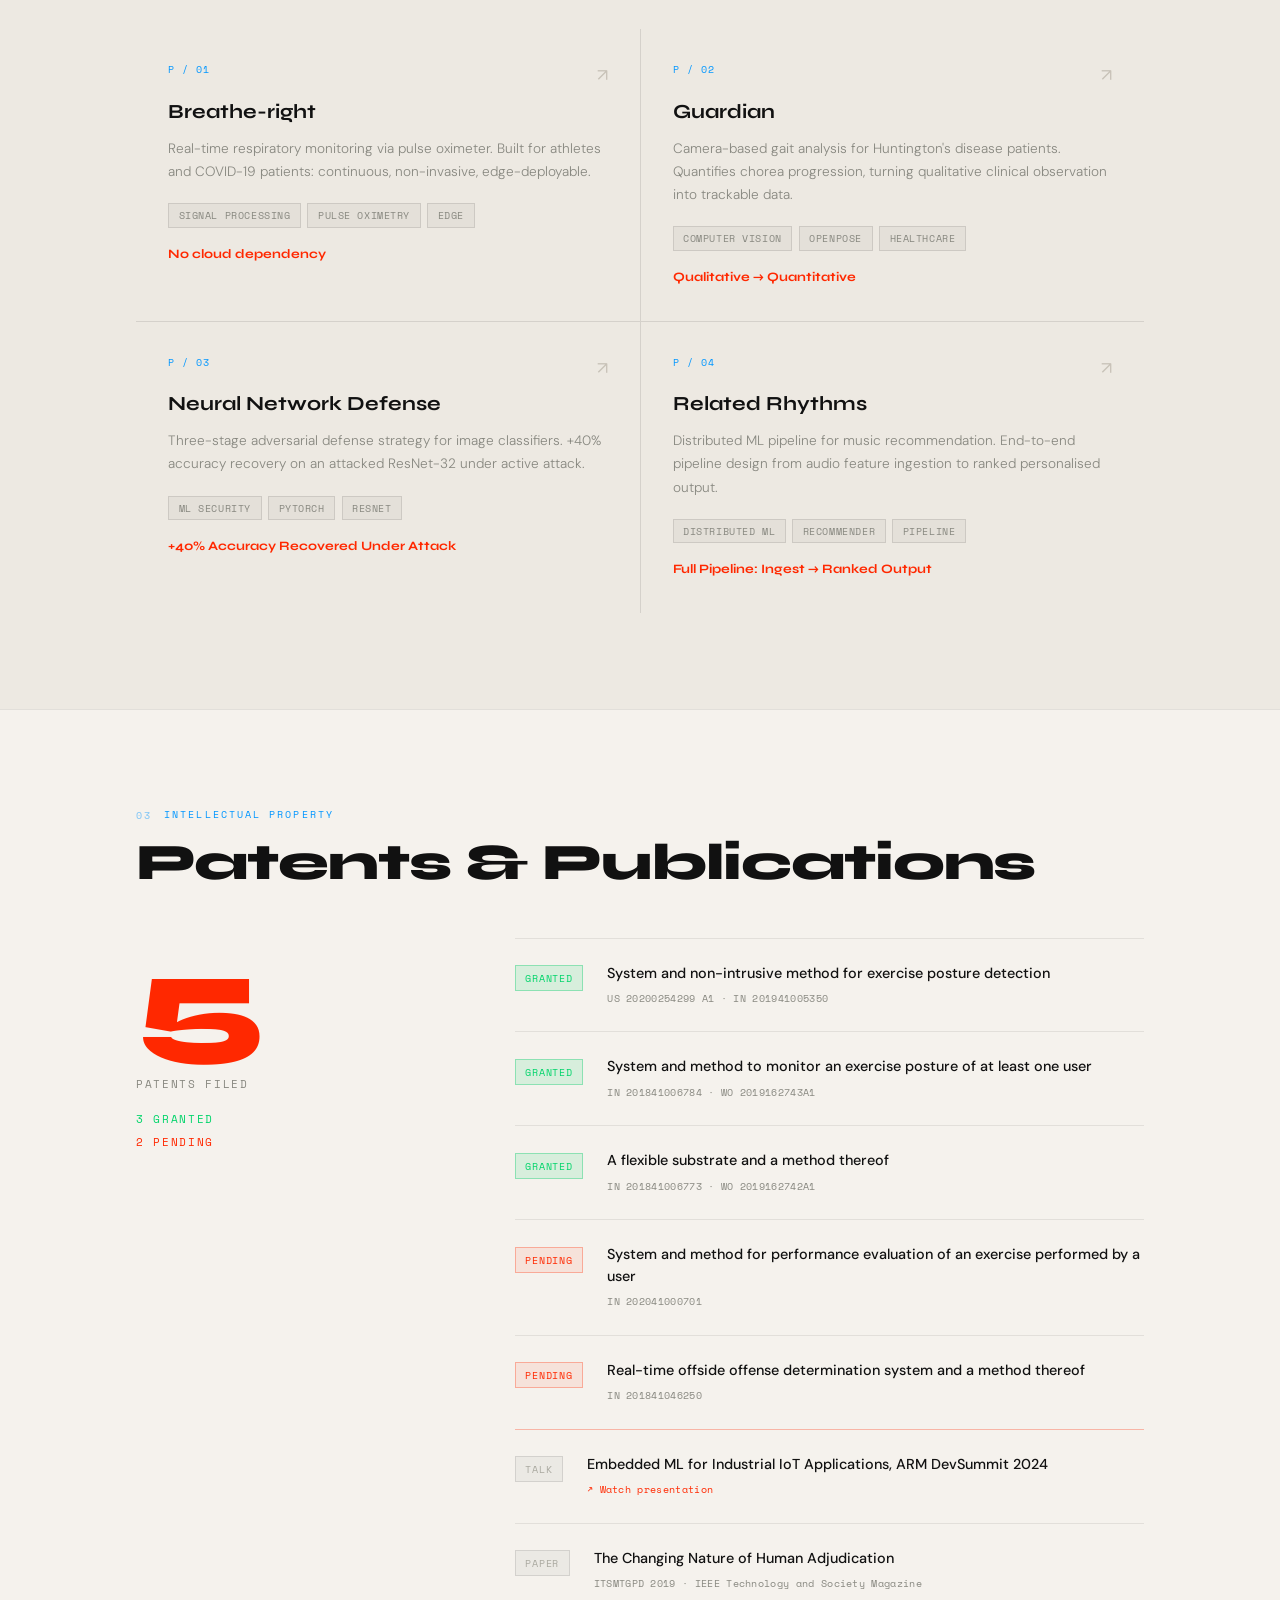
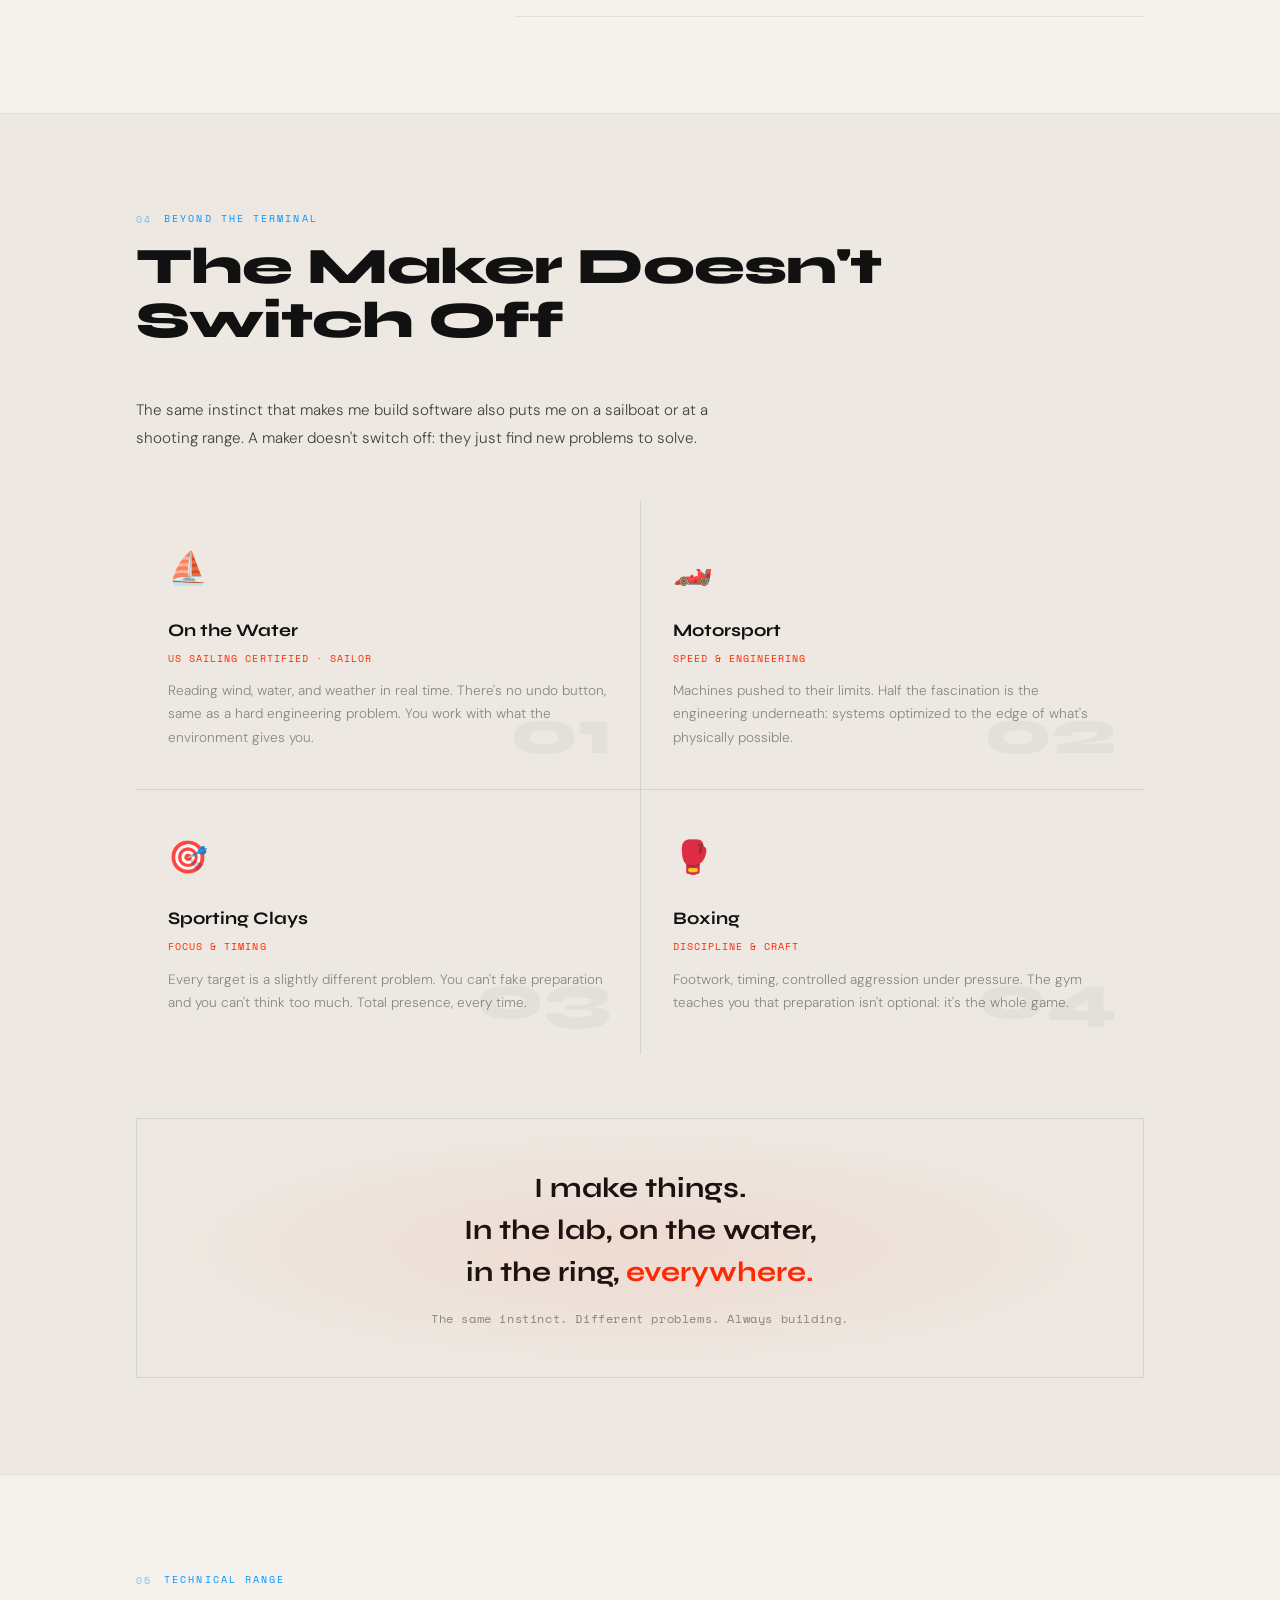
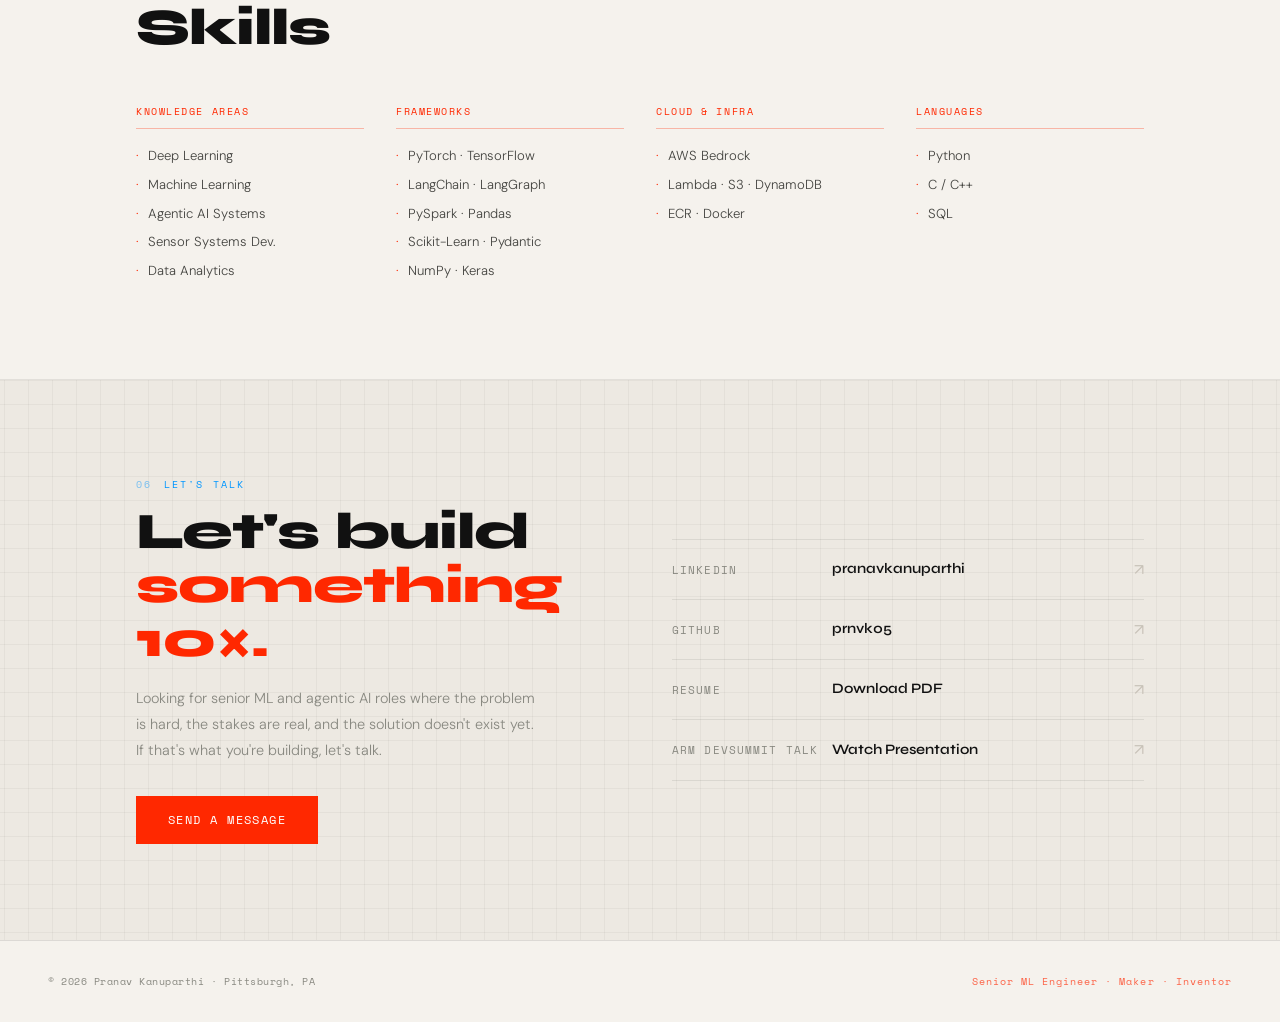
==== commit 8261b4cb: "Remove opacity:0.8 from patents big number to match full red elsewhere Co-Authored-By: Claude Sonnet" ====
--- a/index.html
+++ b/index.html
@@ -621,7 +621,6 @@
     font-weight: 800;
     color: var(--amber);
     line-height: 1;
-    opacity: 0.8;
   }
 
   .patents-sub {
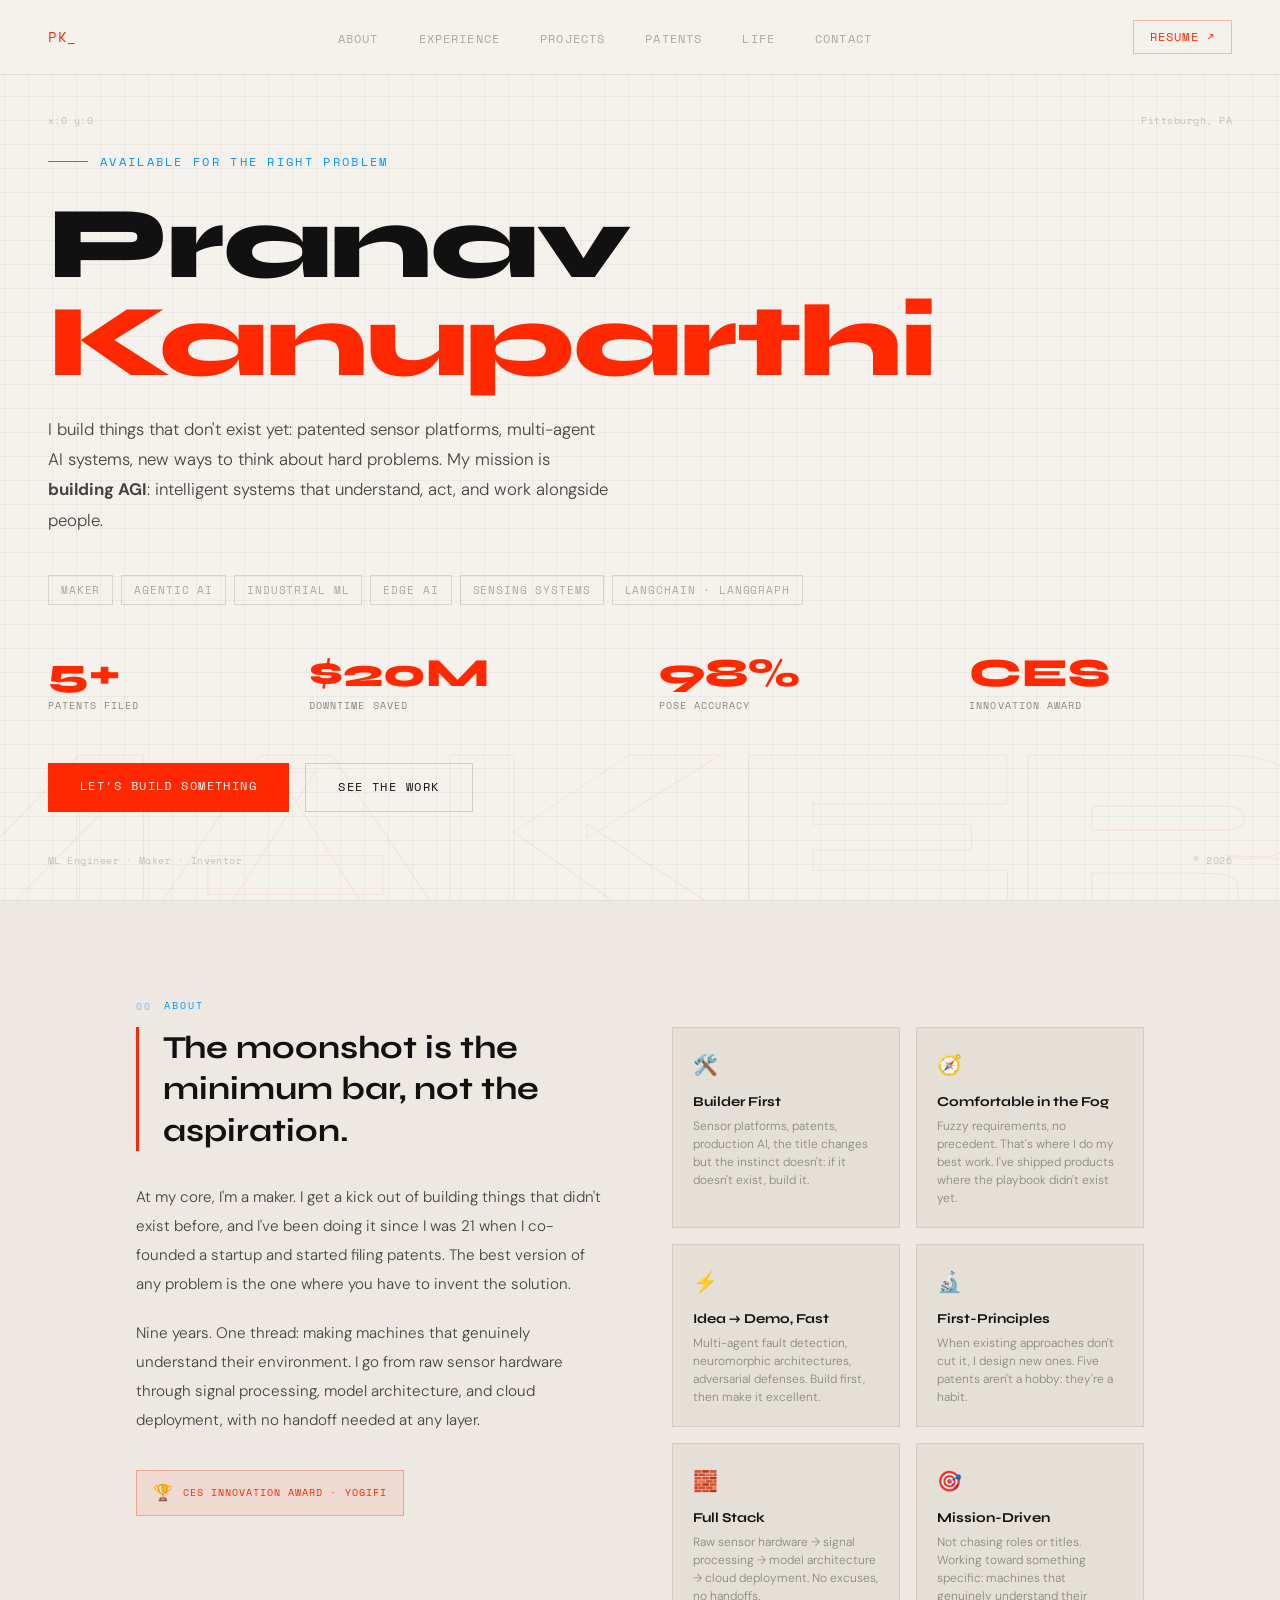
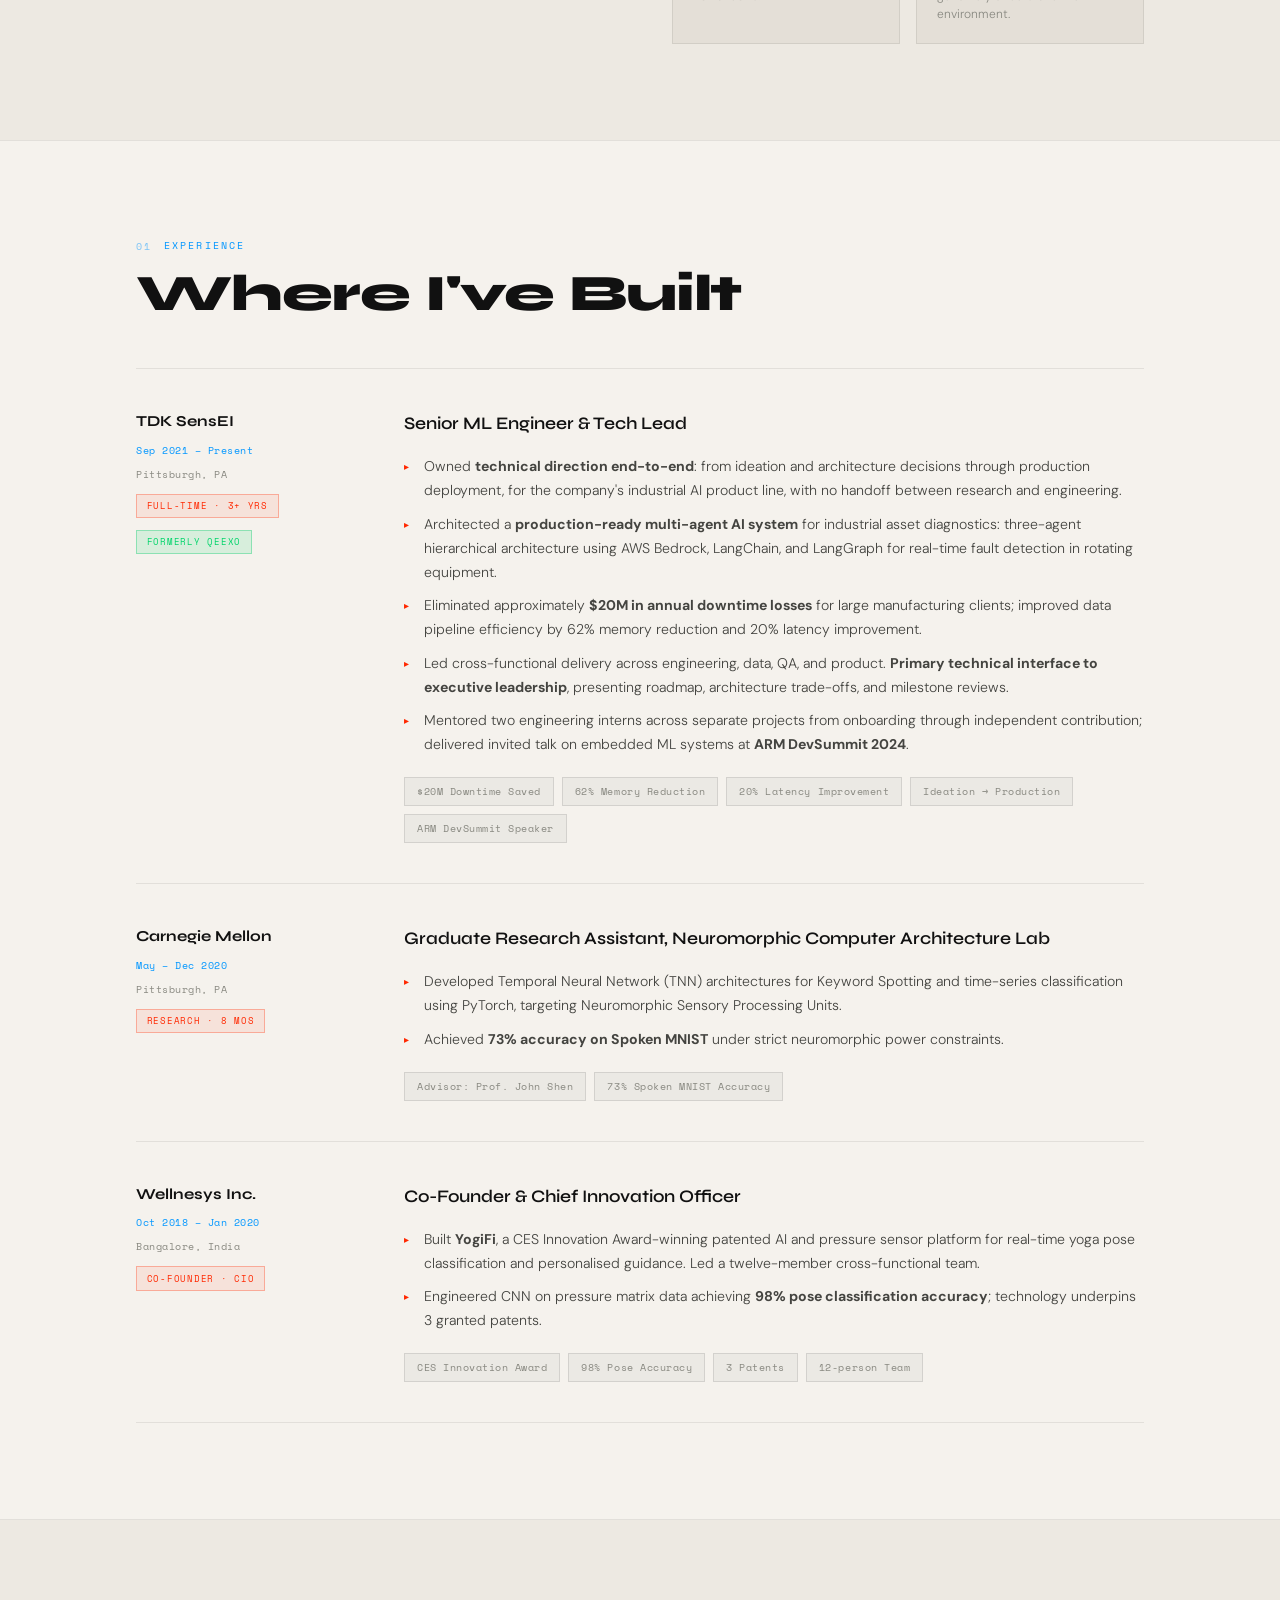
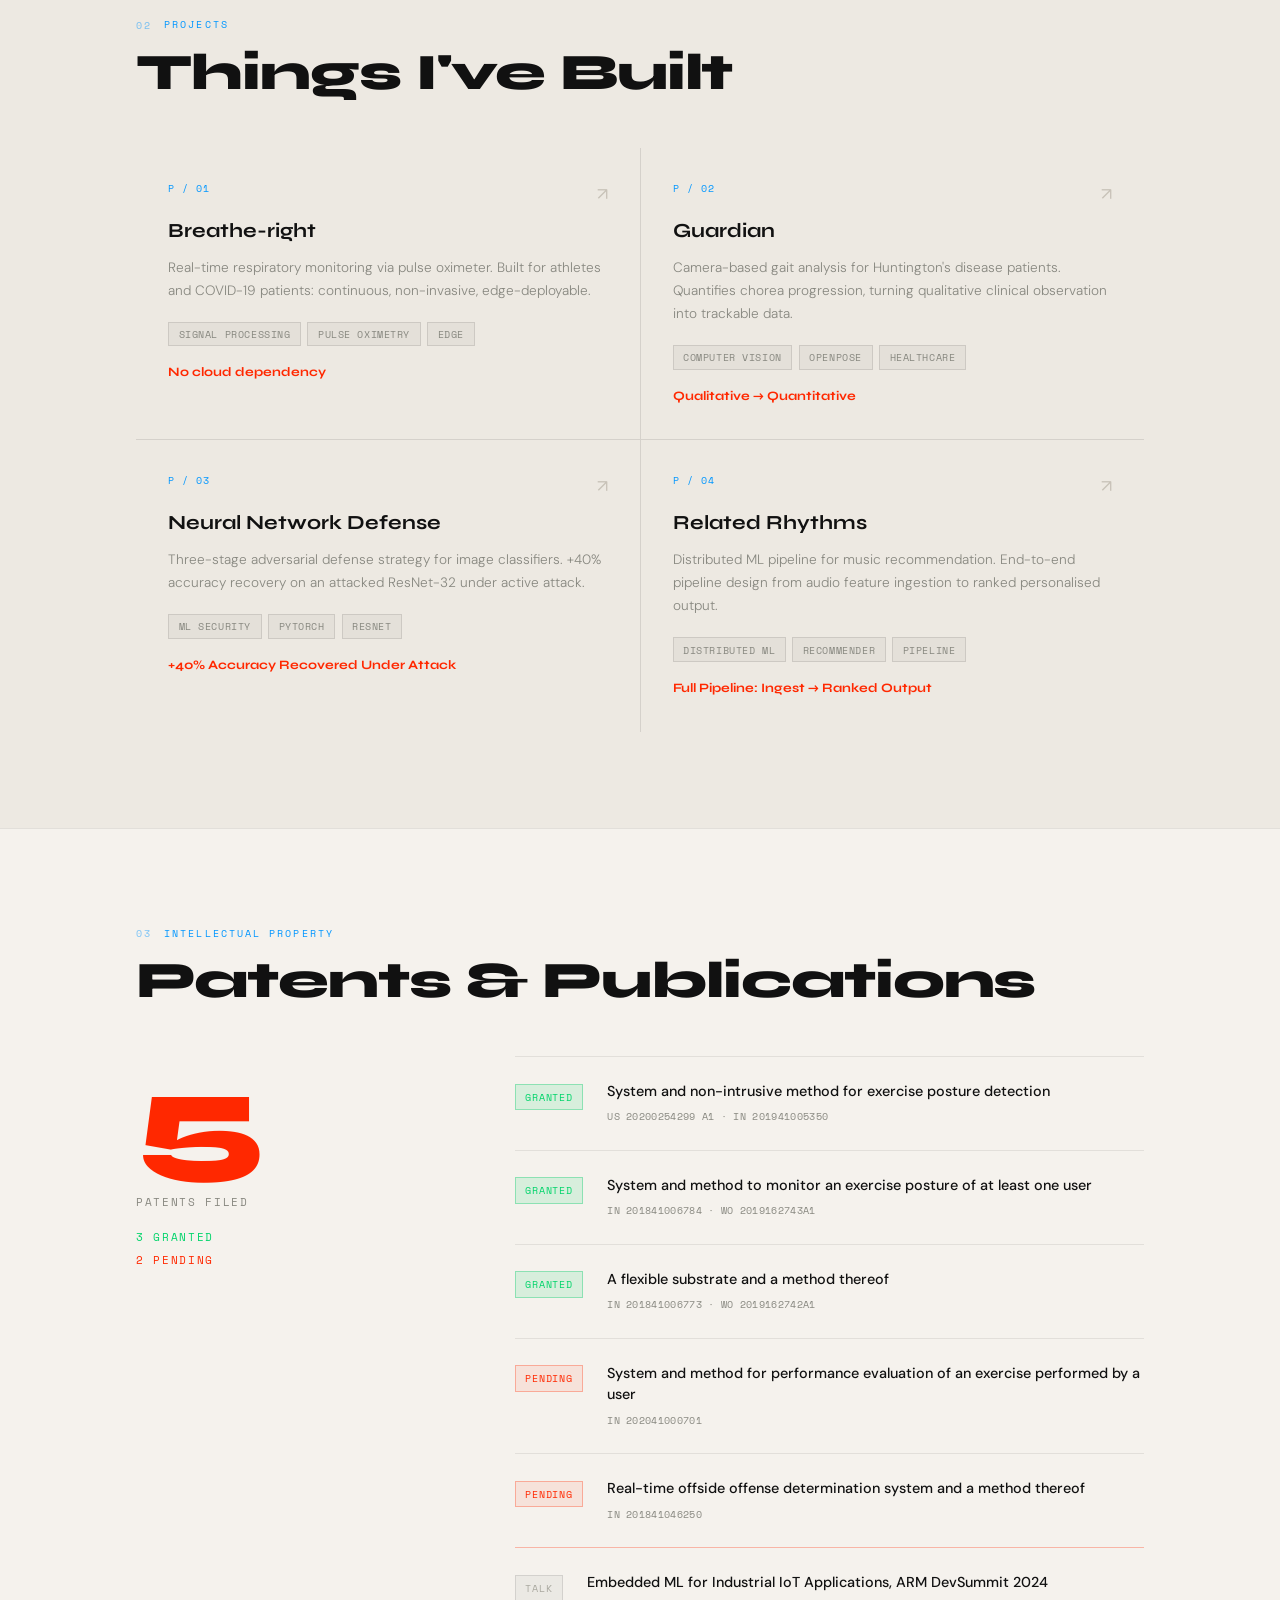
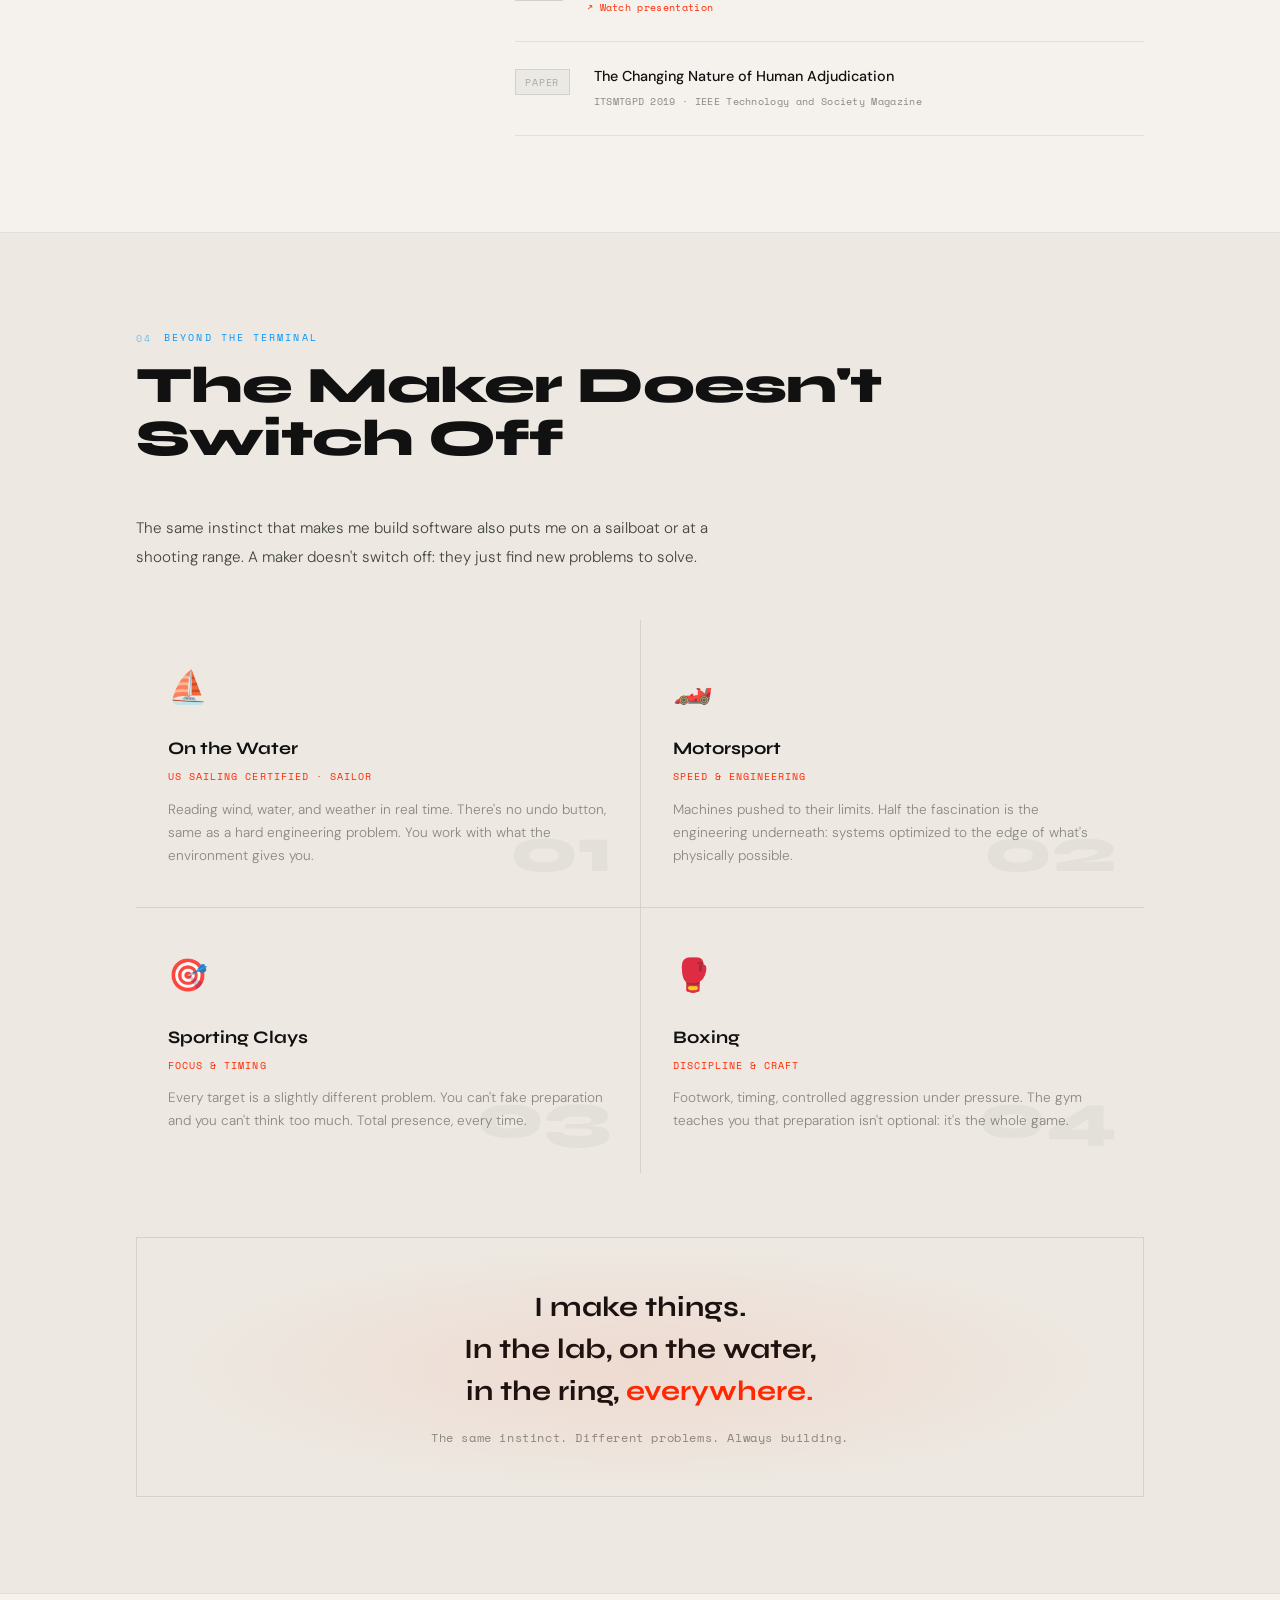
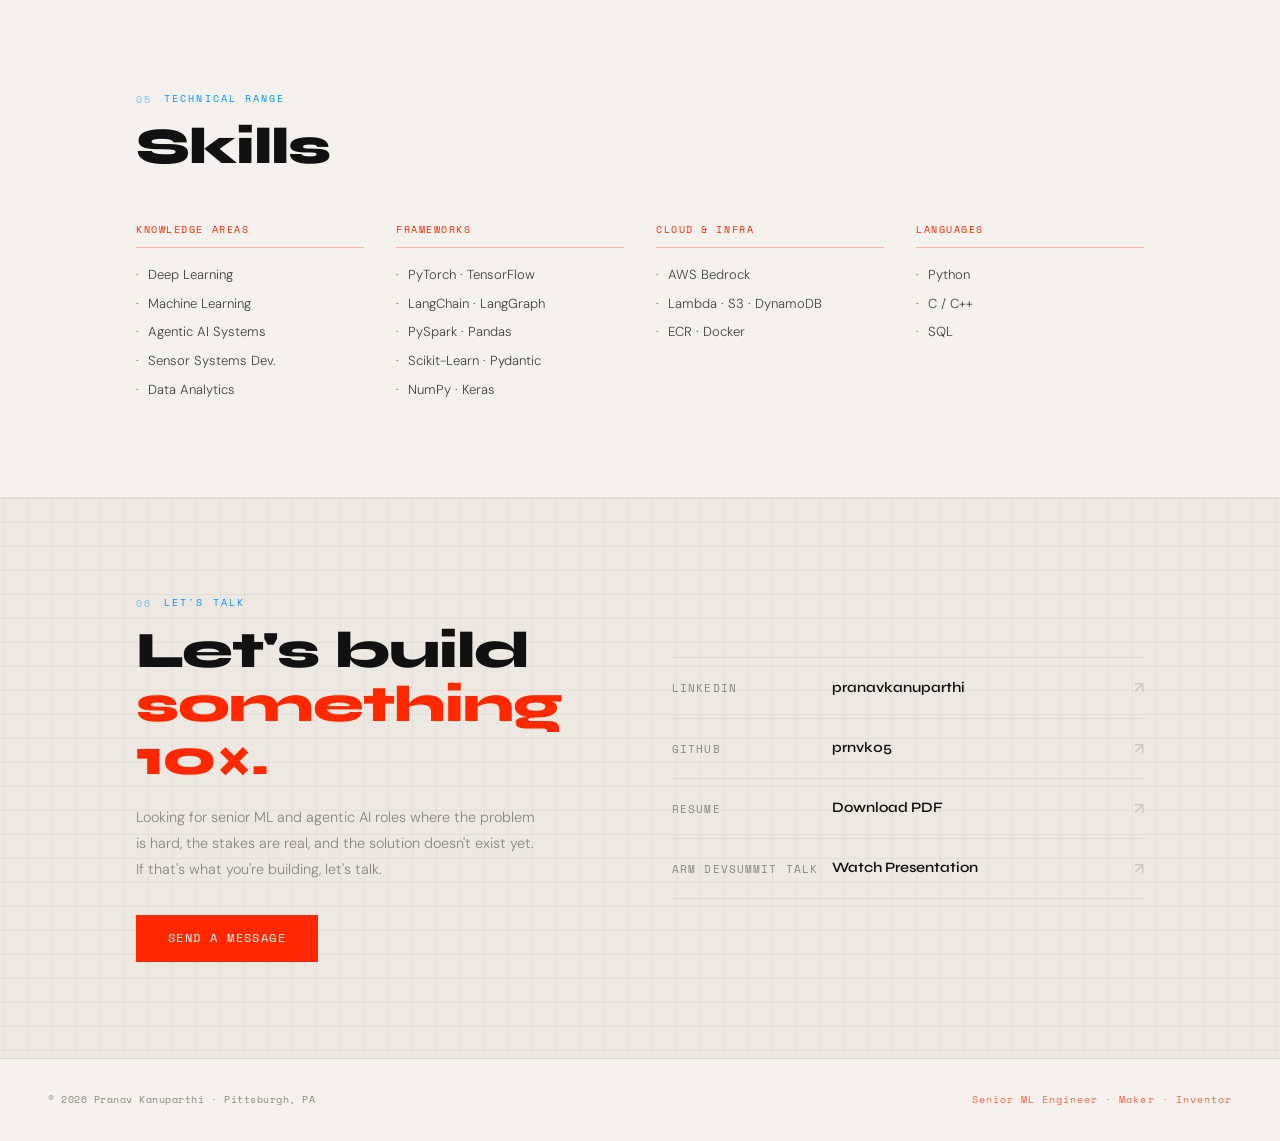
==== commit 408da76b: "Update TDK SensEI role to Senior ML Engineer & Tech Lead with expanded bullets Co-Authored-By: Claud" ====
--- a/index.html
+++ b/index.html
@@ -46,6 +46,8 @@
     font-size: 16px;
     line-height: 1.7;
     overflow-x: hidden;
+    -webkit-user-select: none;
+    user-select: none;
   }
 
   /* ── NAV ── */
@@ -1177,17 +1179,19 @@
         <div class="exp-badge green">Formerly Qeexo</div>
       </div>
       <div class="exp-content">
-        <div class="exp-role">Senior Machine Learning Engineer</div>
+        <div class="exp-role">Senior ML Engineer &amp; Tech Lead</div>
         <ul class="exp-bullets">
+          <li>Owned <strong>technical direction end-to-end</strong>: from ideation and architecture decisions through production deployment, for the company's industrial AI product line, with no handoff between research and engineering.</li>
           <li>Architected a <strong>production-ready multi-agent AI system</strong> for industrial asset diagnostics: three-agent hierarchical architecture using AWS Bedrock, LangChain, and LangGraph for real-time fault detection in rotating equipment.</li>
           <li>Eliminated approximately <strong>$20M in annual downtime losses</strong> for large manufacturing clients; improved data pipeline efficiency by 62% memory reduction and 20% latency improvement.</li>
-          <li>Drove cross-functional delivery across engineering, data, QA, and product; presented technical roadmap to executive leadership.</li>
-          <li>Mentored two engineering interns; delivered invited talk on embedded ML systems at <strong>ARM DevSummit 2024</strong>.</li>
+          <li>Led cross-functional delivery across engineering, data, QA, and product. <strong>Primary technical interface to executive leadership</strong>, presenting roadmap, architecture trade-offs, and milestone reviews.</li>
+          <li>Mentored two engineering interns across separate projects from onboarding through independent contribution; delivered invited talk on embedded ML systems at <strong>ARM DevSummit 2024</strong>.</li>
         </ul>
         <div class="exp-metrics">
           <span class="metric-pill">$20M Downtime Saved</span>
           <span class="metric-pill">62% Memory Reduction</span>
           <span class="metric-pill">20% Latency Improvement</span>
+          <span class="metric-pill">Ideation → Production</span>
           <span class="metric-pill">ARM DevSummit Speaker</span>
         </div>
       </div>
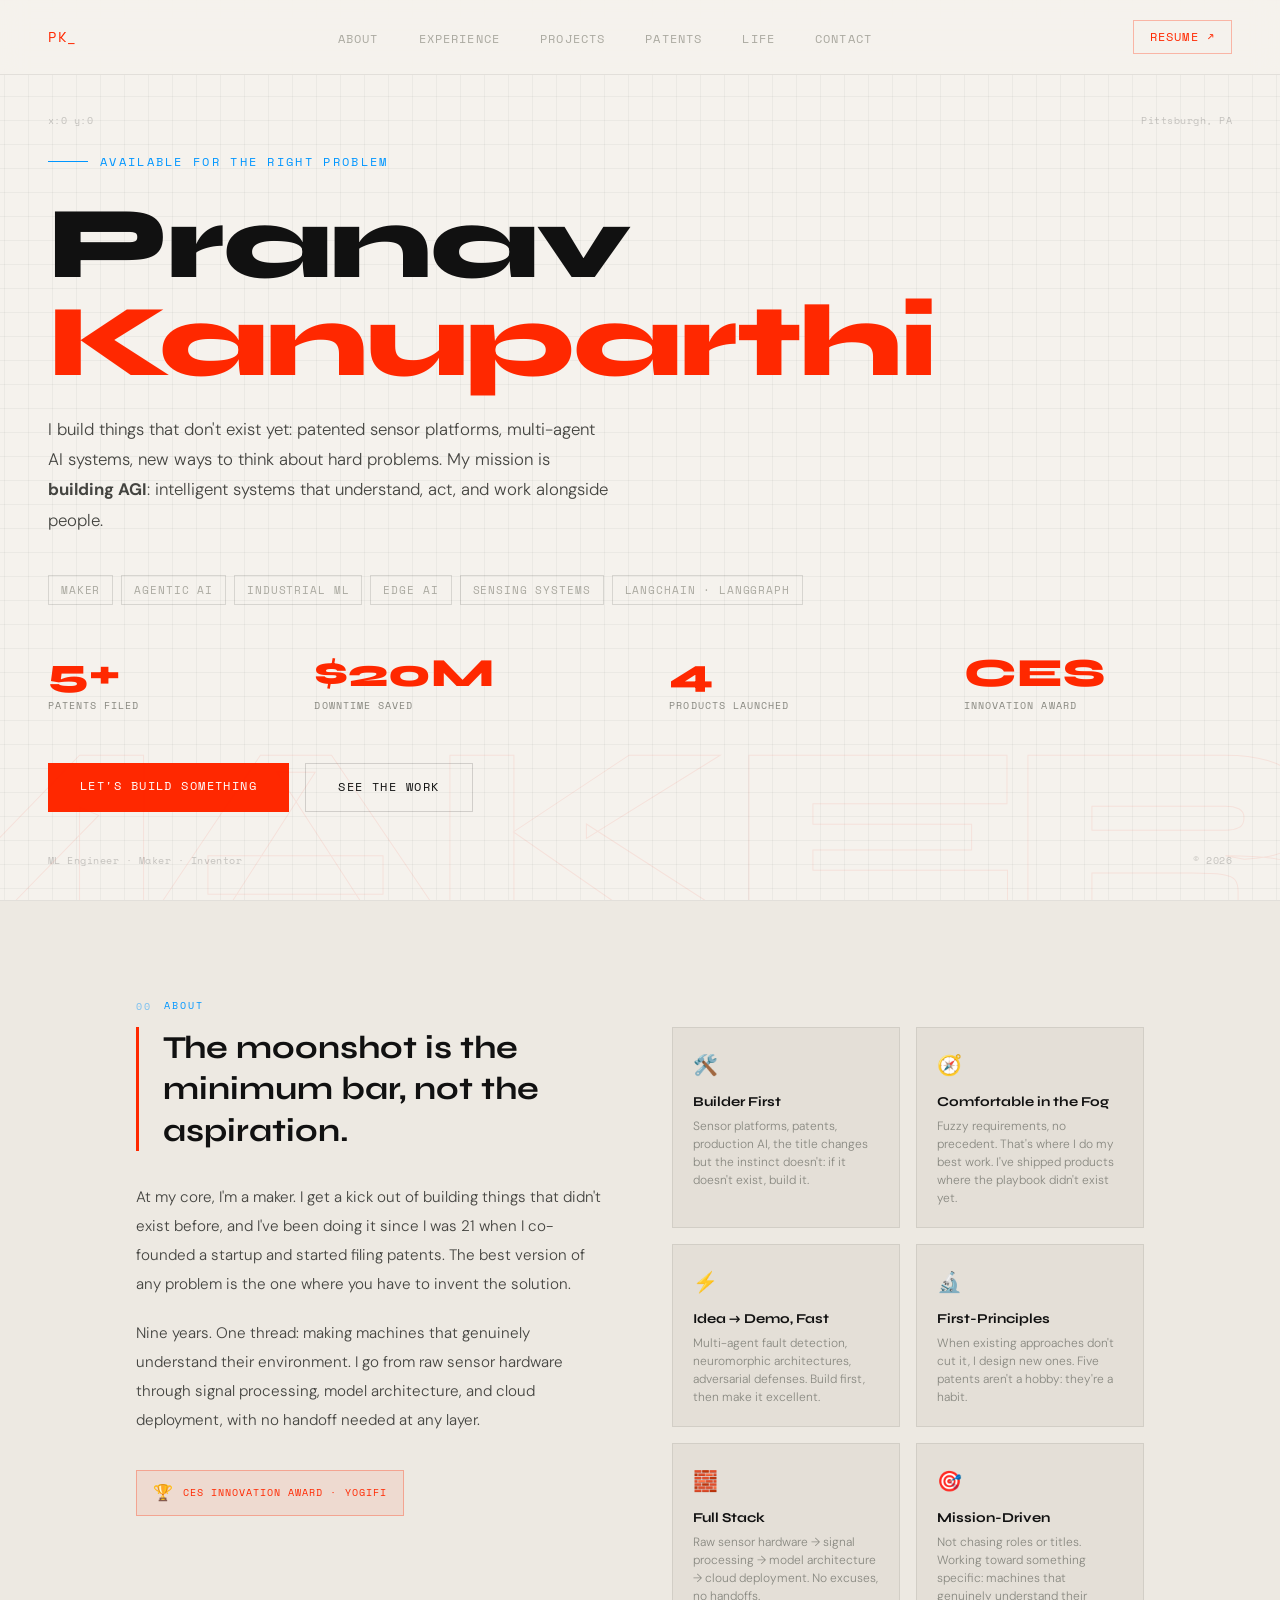
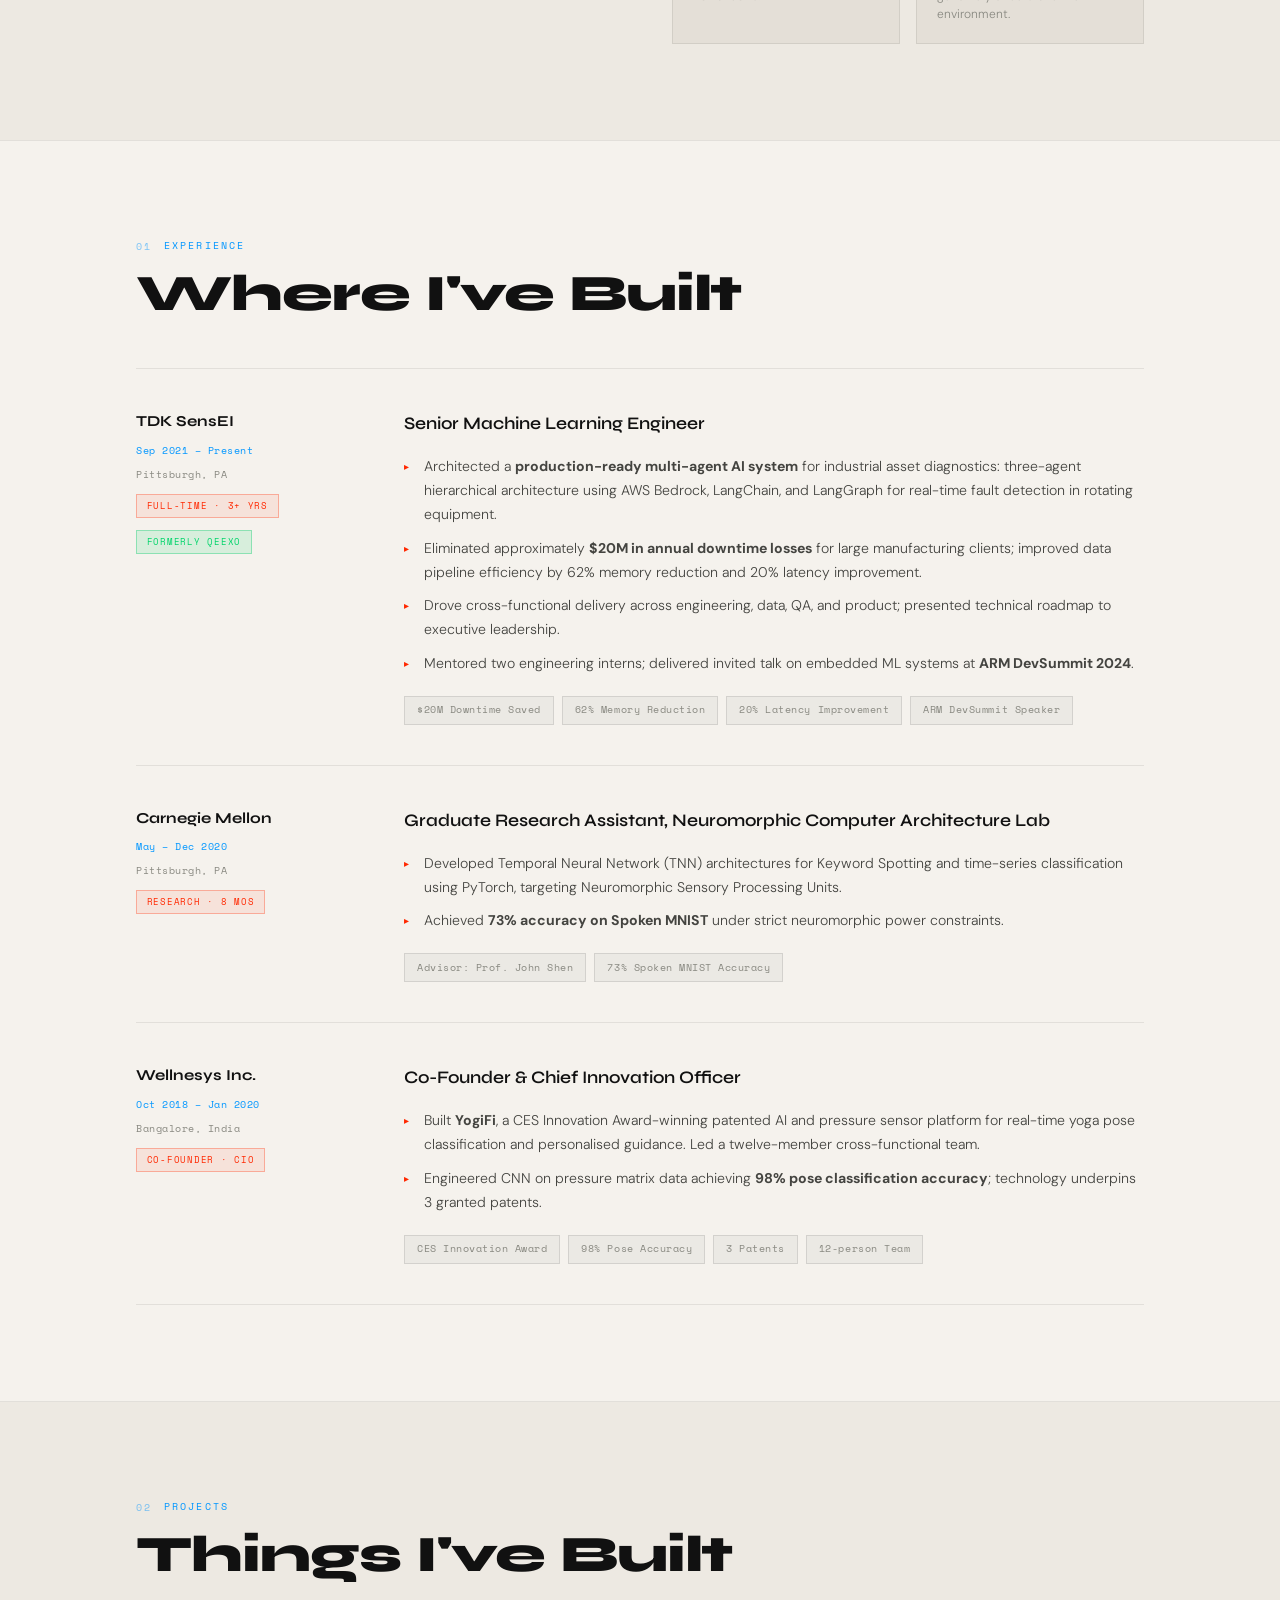
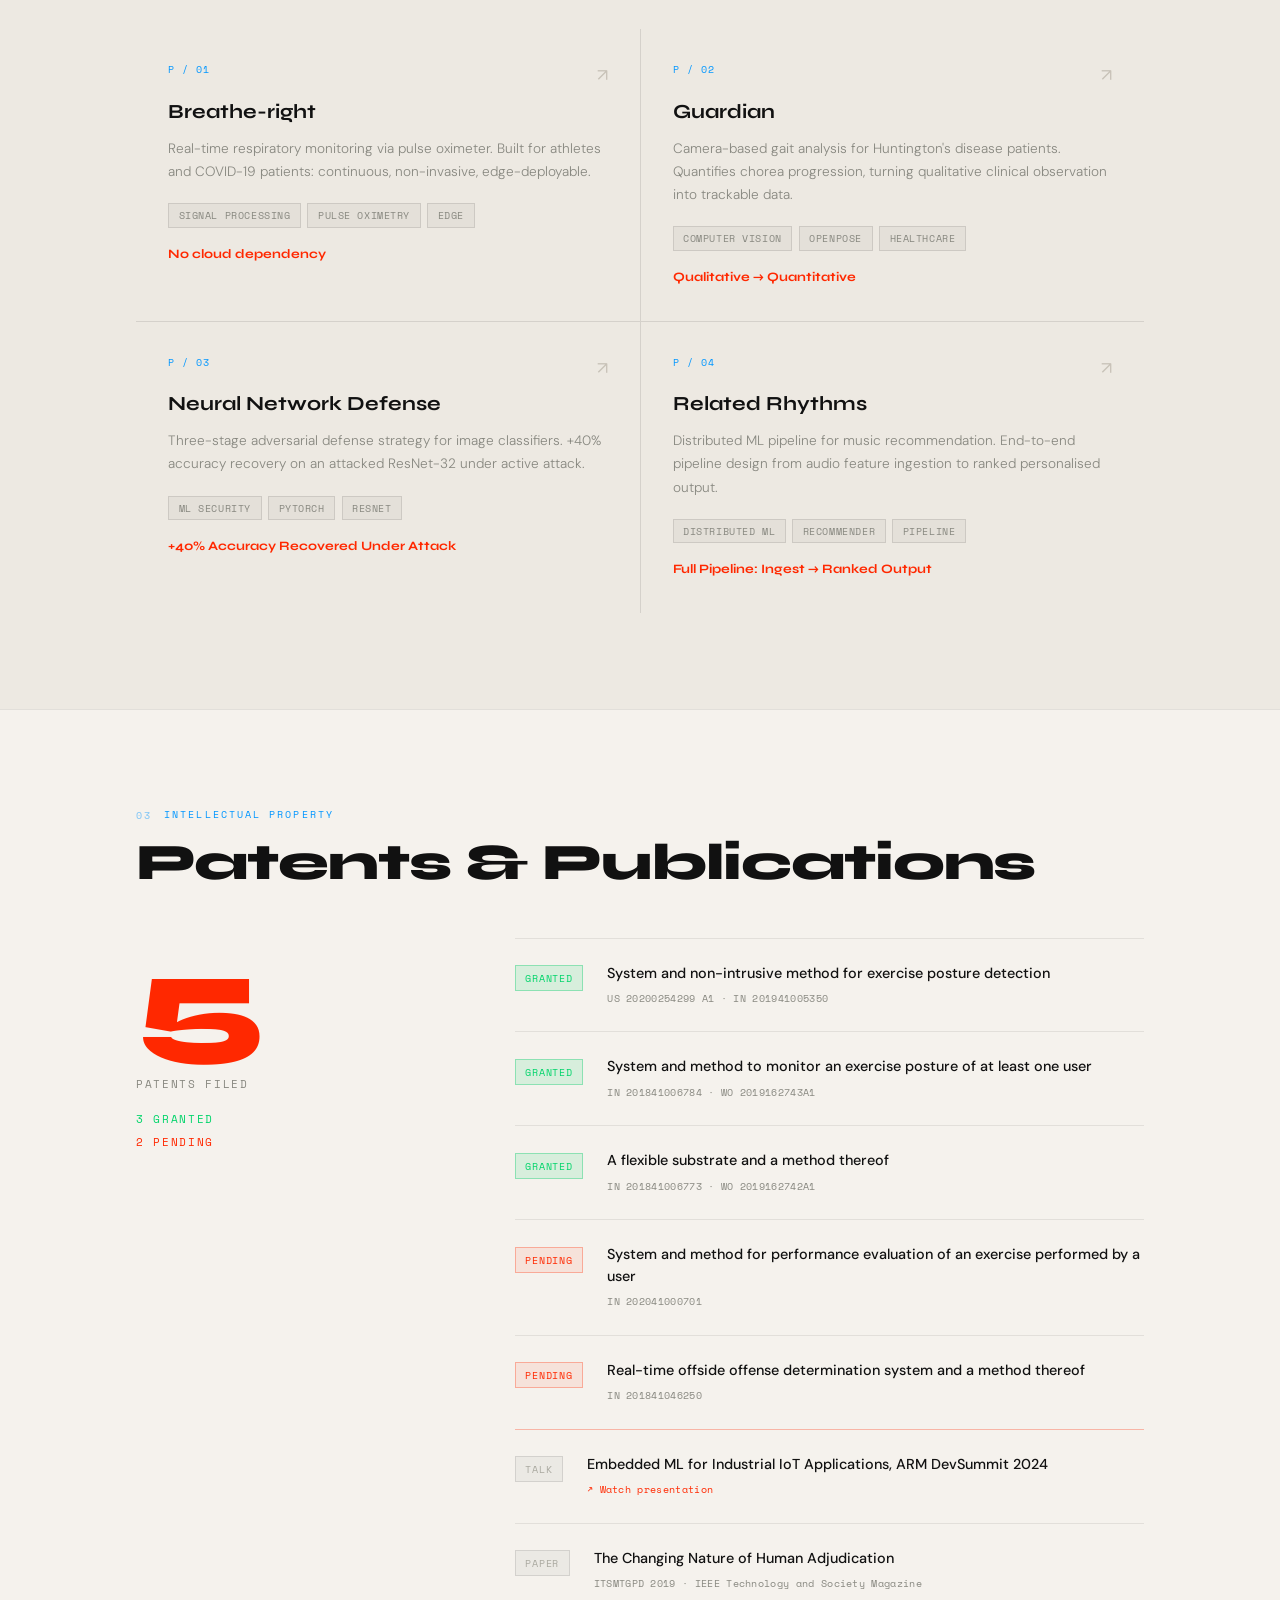
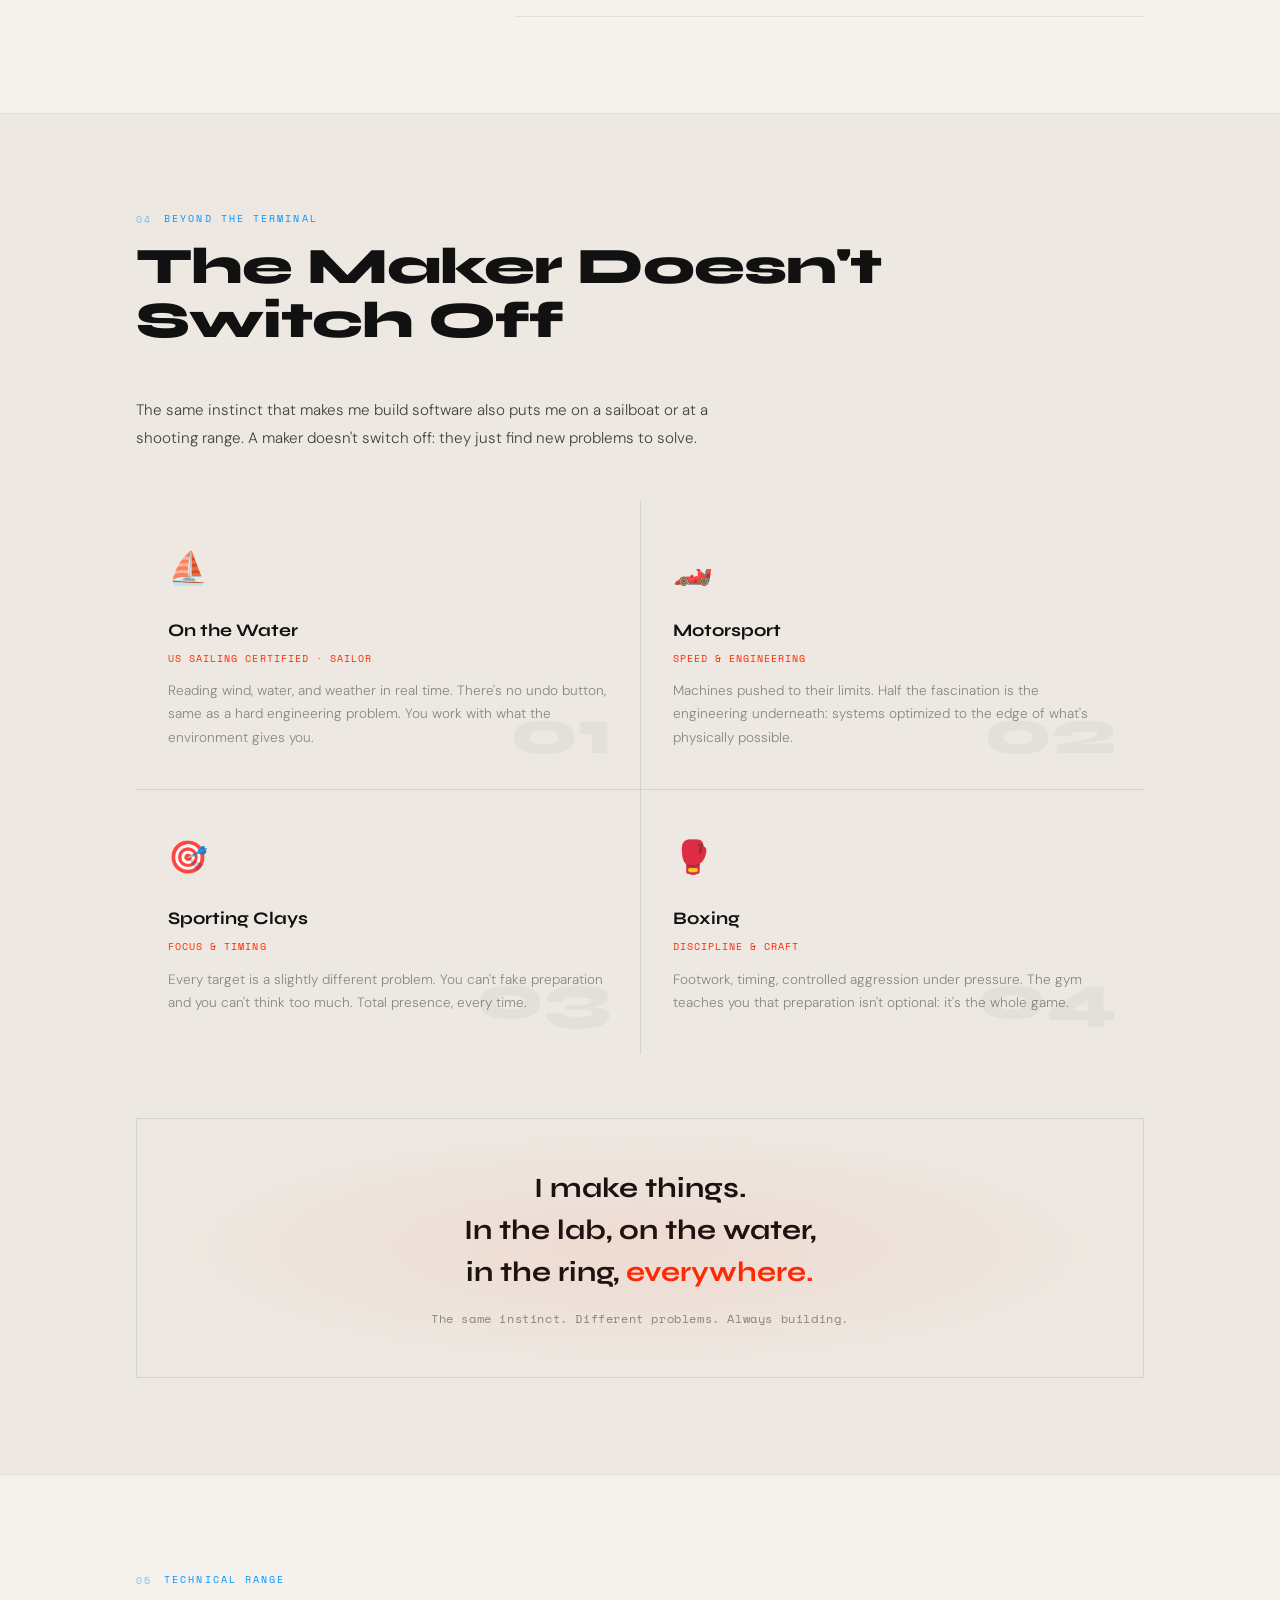
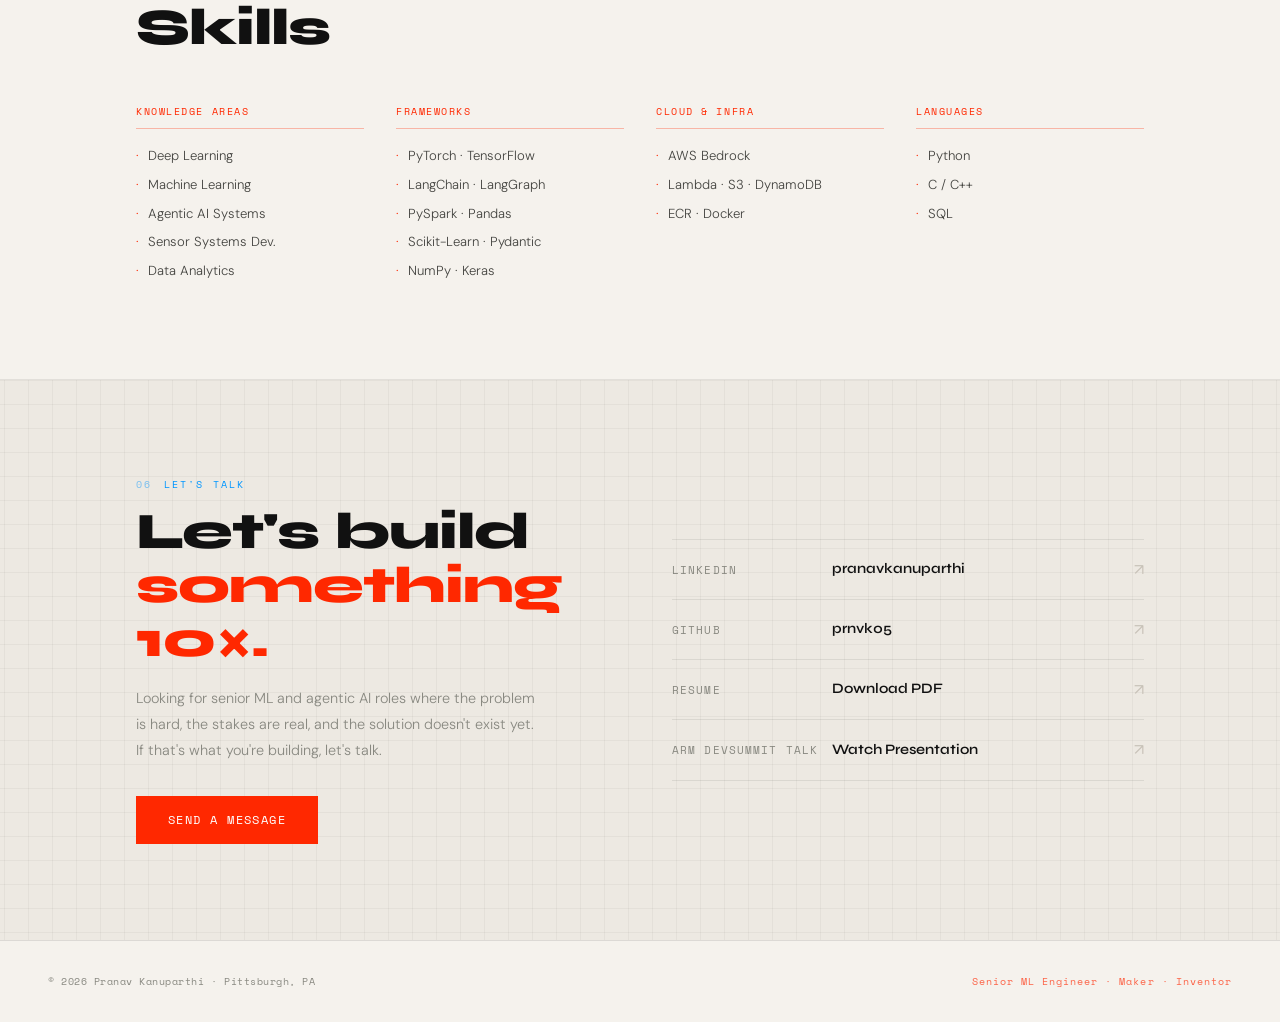
==== commit b1555c40: "Replace hero stat 98% Pose Accuracy with 4 Products Launched Co-Authored-By: Claude Sonnet 4.6 <nore" ====
--- a/index.html
+++ b/index.html
@@ -1095,8 +1095,8 @@
       <div class="stat-label">Downtime Saved</div>
     </div>
     <div class="stat">
-      <div class="stat-num">98%</div>
-      <div class="stat-label">Pose Accuracy</div>
+      <div class="stat-num">4</div>
+      <div class="stat-label">Products Launched</div>
     </div>
     <div class="stat">
       <div class="stat-num">CES</div>
@@ -1179,19 +1179,17 @@
         <div class="exp-badge green">Formerly Qeexo</div>
       </div>
       <div class="exp-content">
-        <div class="exp-role">Senior ML Engineer &amp; Tech Lead</div>
+        <div class="exp-role">Senior Machine Learning Engineer</div>
         <ul class="exp-bullets">
-          <li>Owned <strong>technical direction end-to-end</strong>: from ideation and architecture decisions through production deployment, for the company's industrial AI product line, with no handoff between research and engineering.</li>
           <li>Architected a <strong>production-ready multi-agent AI system</strong> for industrial asset diagnostics: three-agent hierarchical architecture using AWS Bedrock, LangChain, and LangGraph for real-time fault detection in rotating equipment.</li>
           <li>Eliminated approximately <strong>$20M in annual downtime losses</strong> for large manufacturing clients; improved data pipeline efficiency by 62% memory reduction and 20% latency improvement.</li>
-          <li>Led cross-functional delivery across engineering, data, QA, and product. <strong>Primary technical interface to executive leadership</strong>, presenting roadmap, architecture trade-offs, and milestone reviews.</li>
-          <li>Mentored two engineering interns across separate projects from onboarding through independent contribution; delivered invited talk on embedded ML systems at <strong>ARM DevSummit 2024</strong>.</li>
+          <li>Drove cross-functional delivery across engineering, data, QA, and product; presented technical roadmap to executive leadership.</li>
+          <li>Mentored two engineering interns; delivered invited talk on embedded ML systems at <strong>ARM DevSummit 2024</strong>.</li>
         </ul>
         <div class="exp-metrics">
           <span class="metric-pill">$20M Downtime Saved</span>
           <span class="metric-pill">62% Memory Reduction</span>
           <span class="metric-pill">20% Latency Improvement</span>
-          <span class="metric-pill">Ideation → Production</span>
           <span class="metric-pill">ARM DevSummit Speaker</span>
         </div>
       </div>
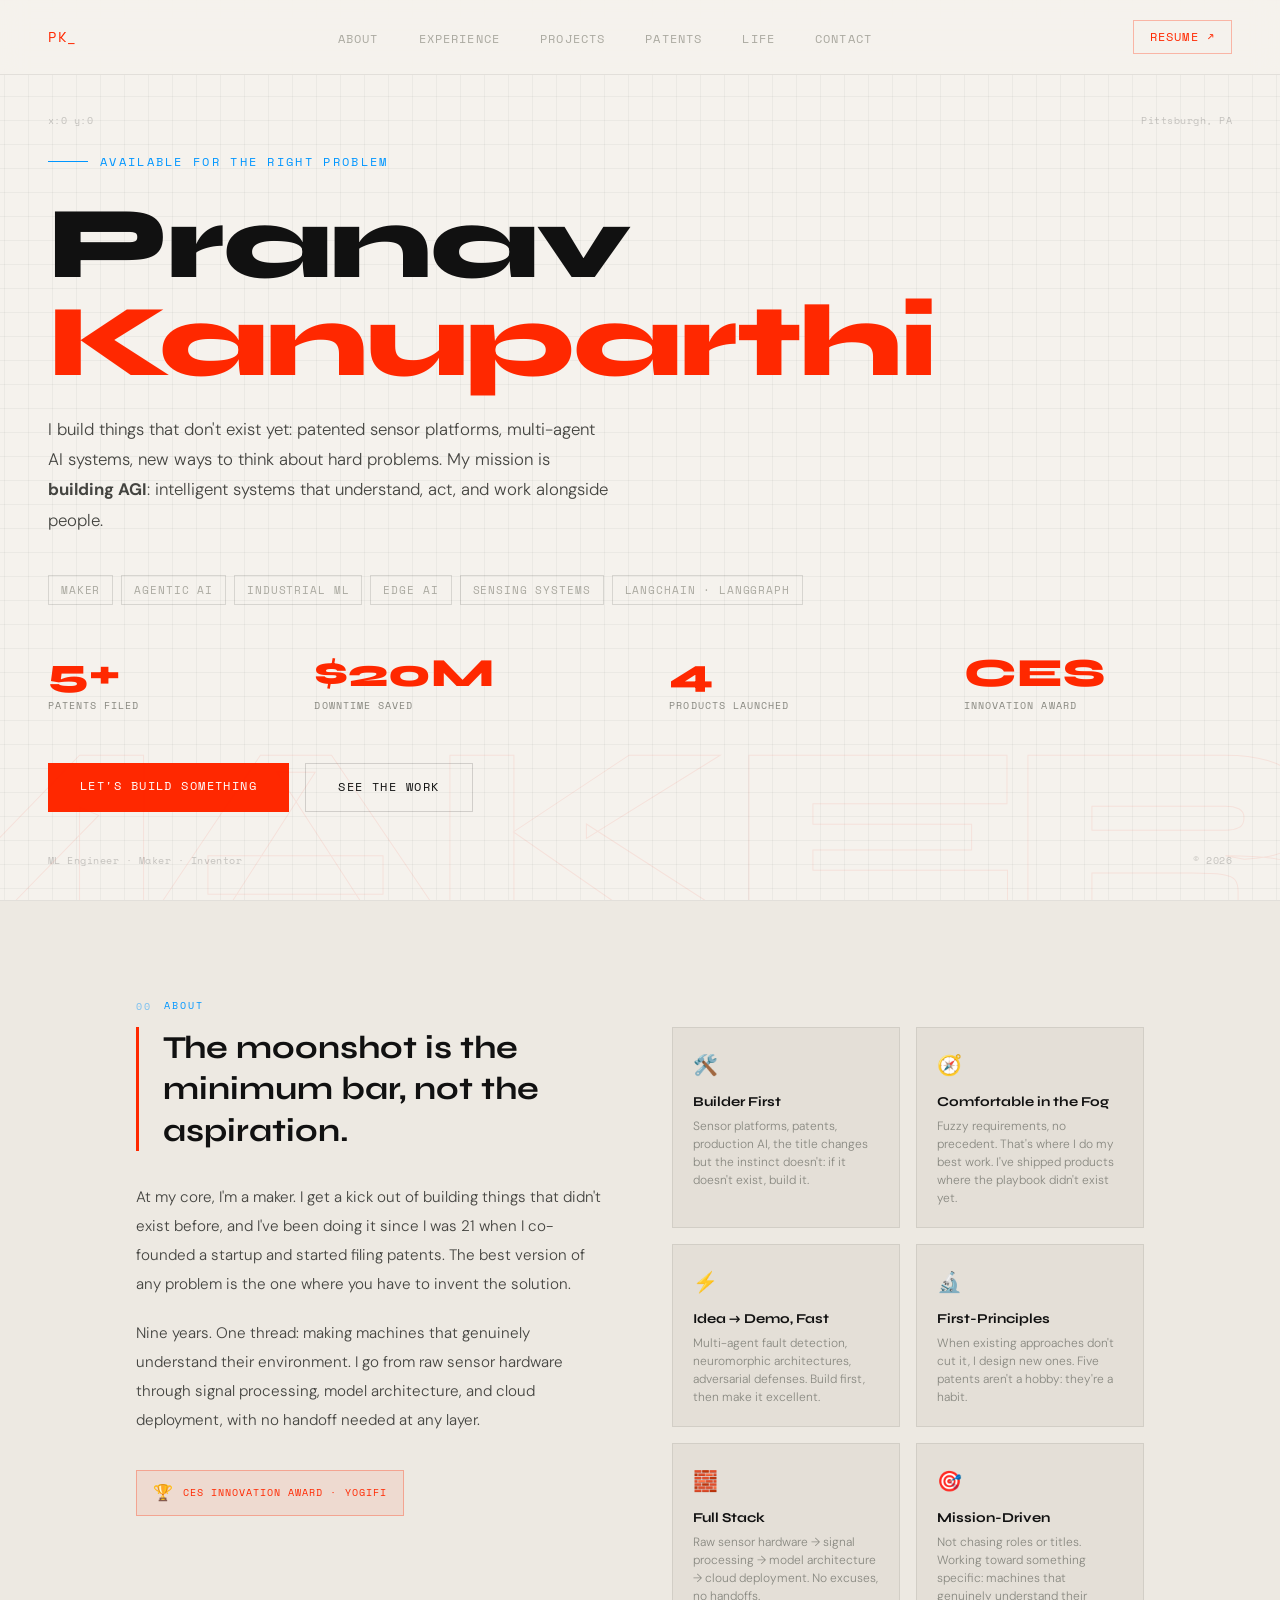
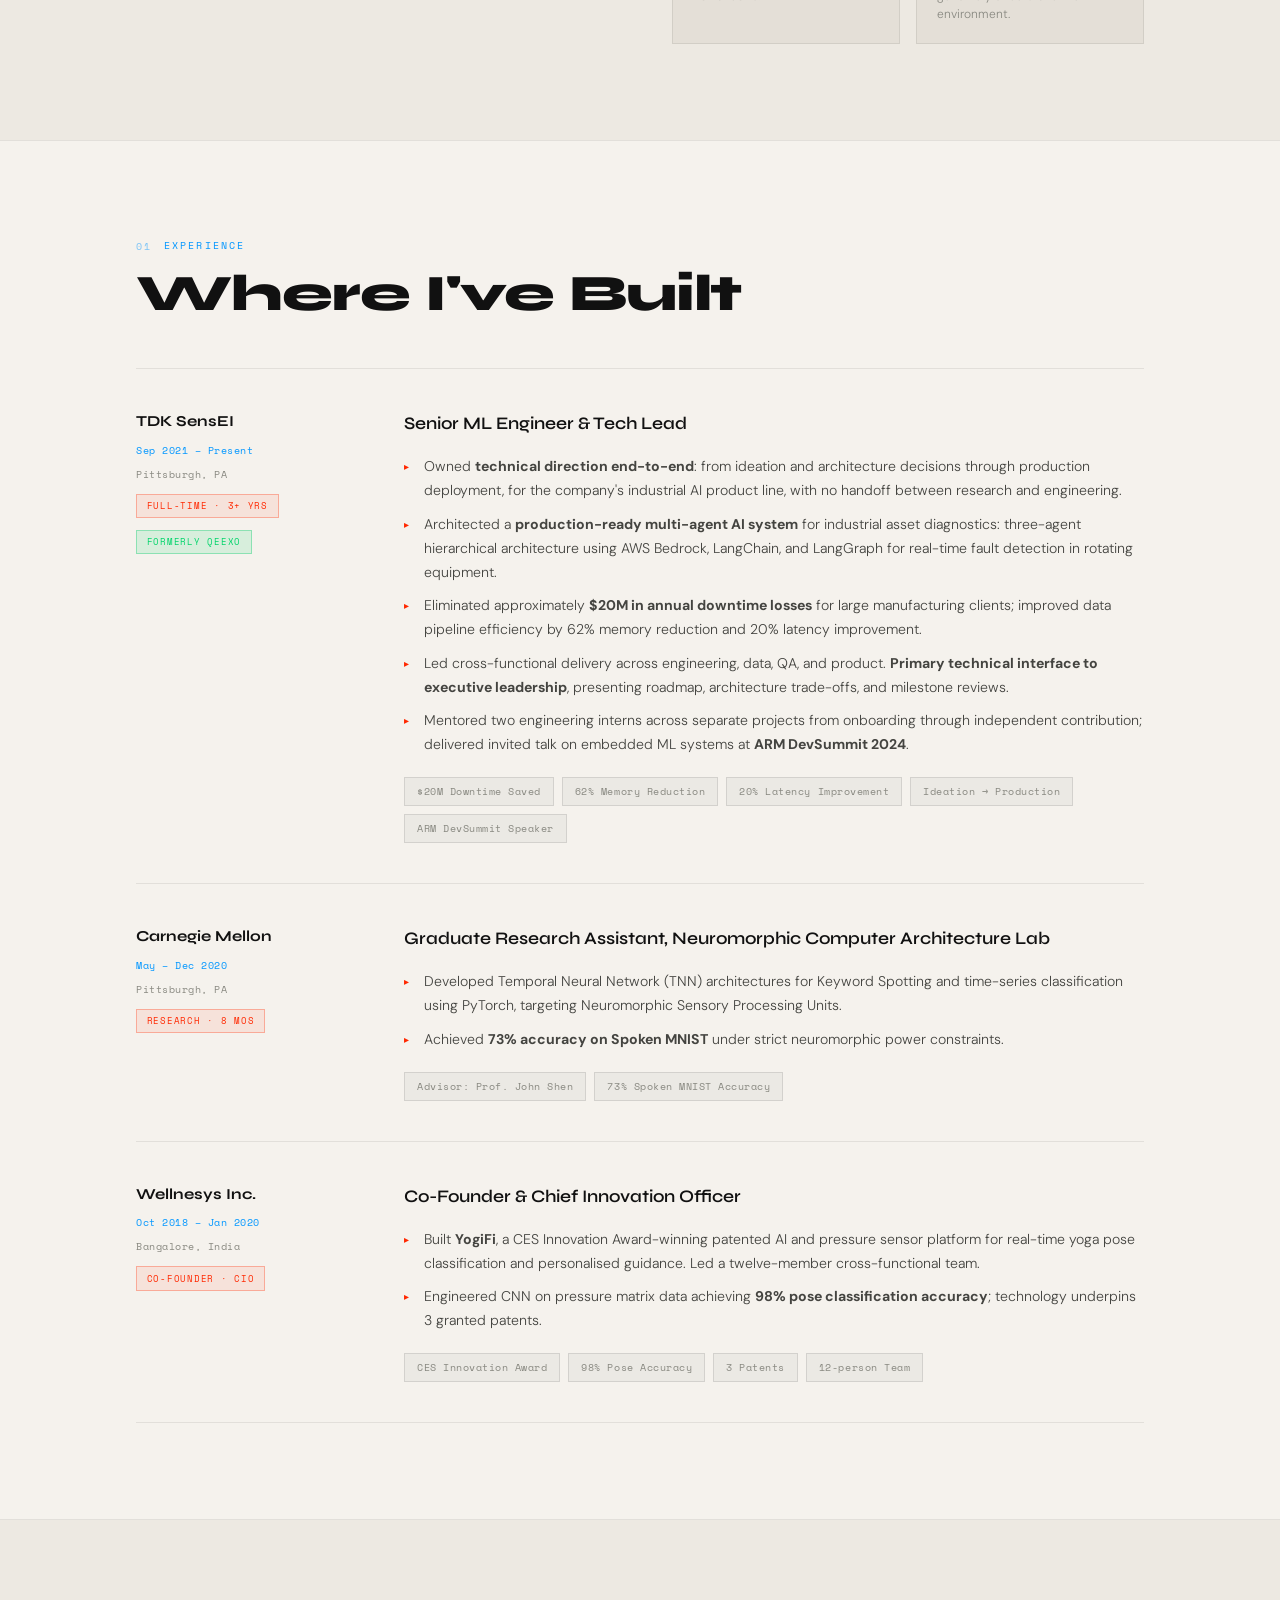
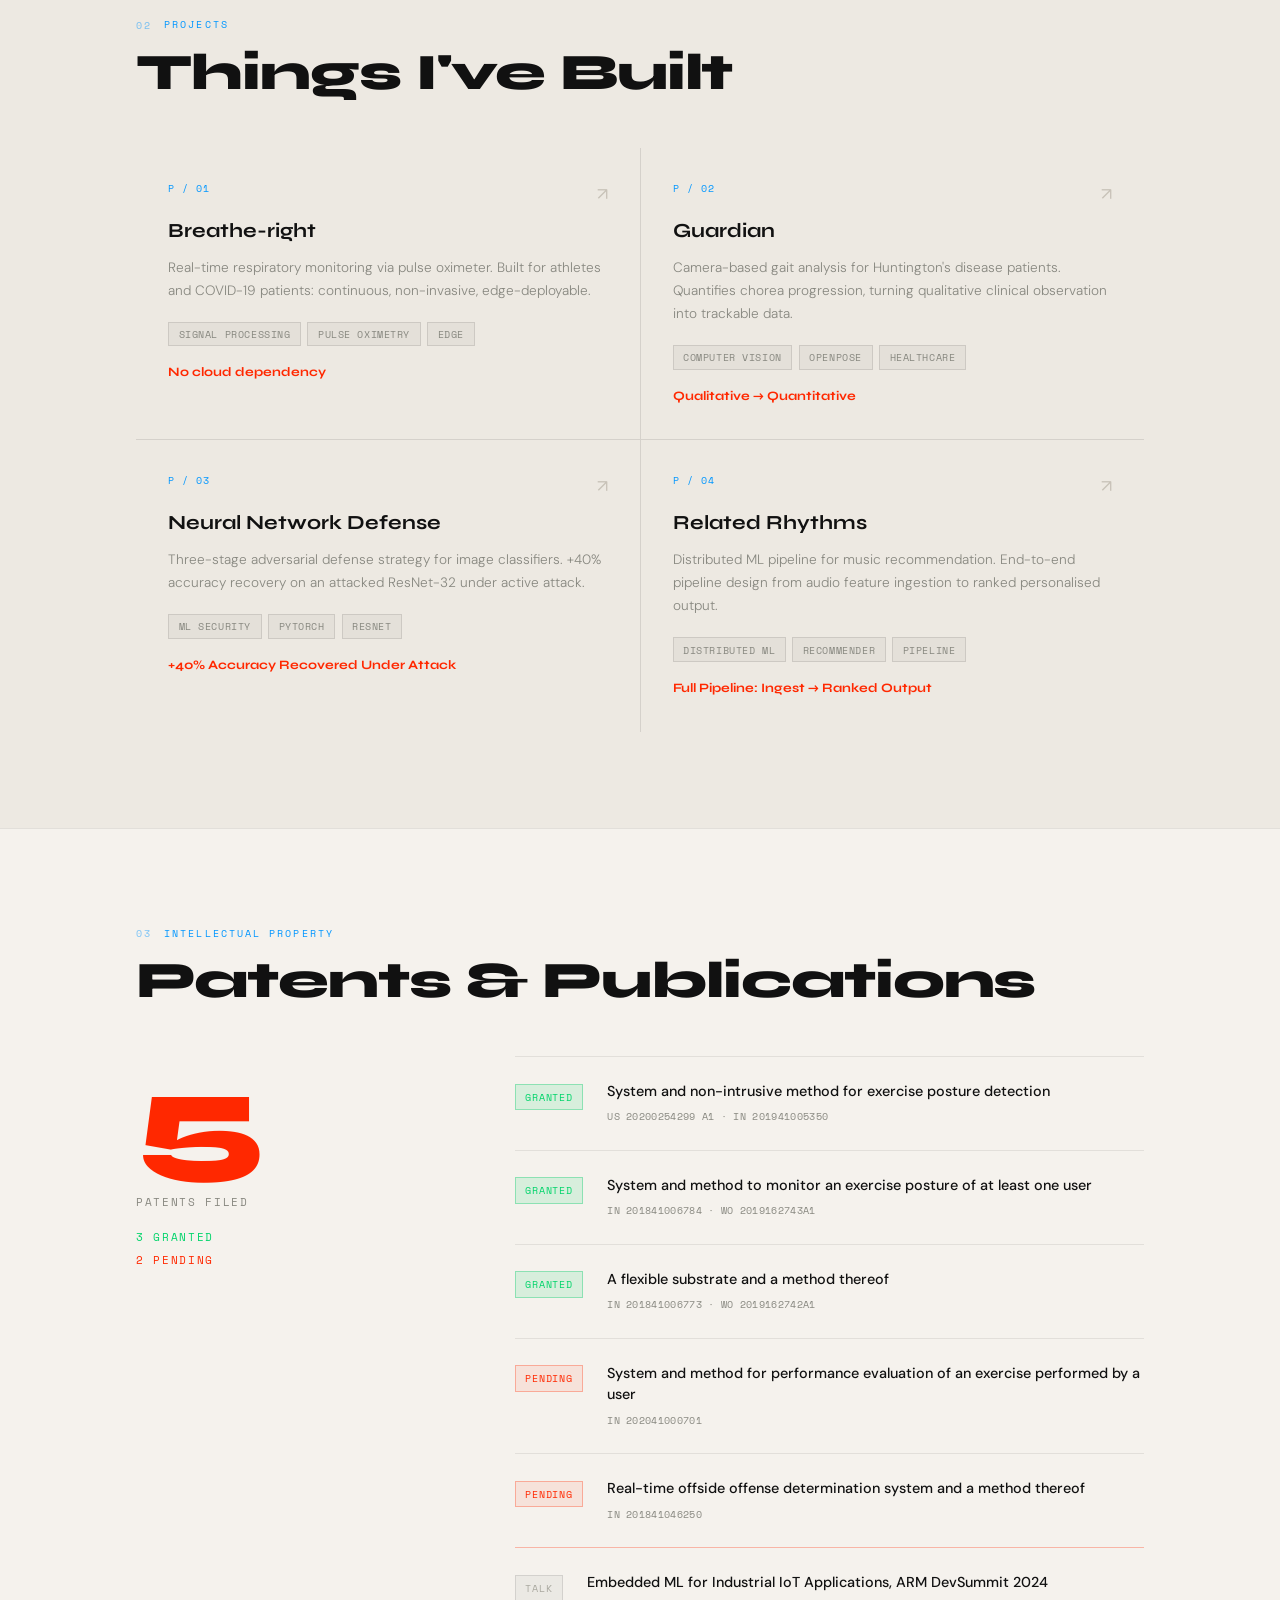
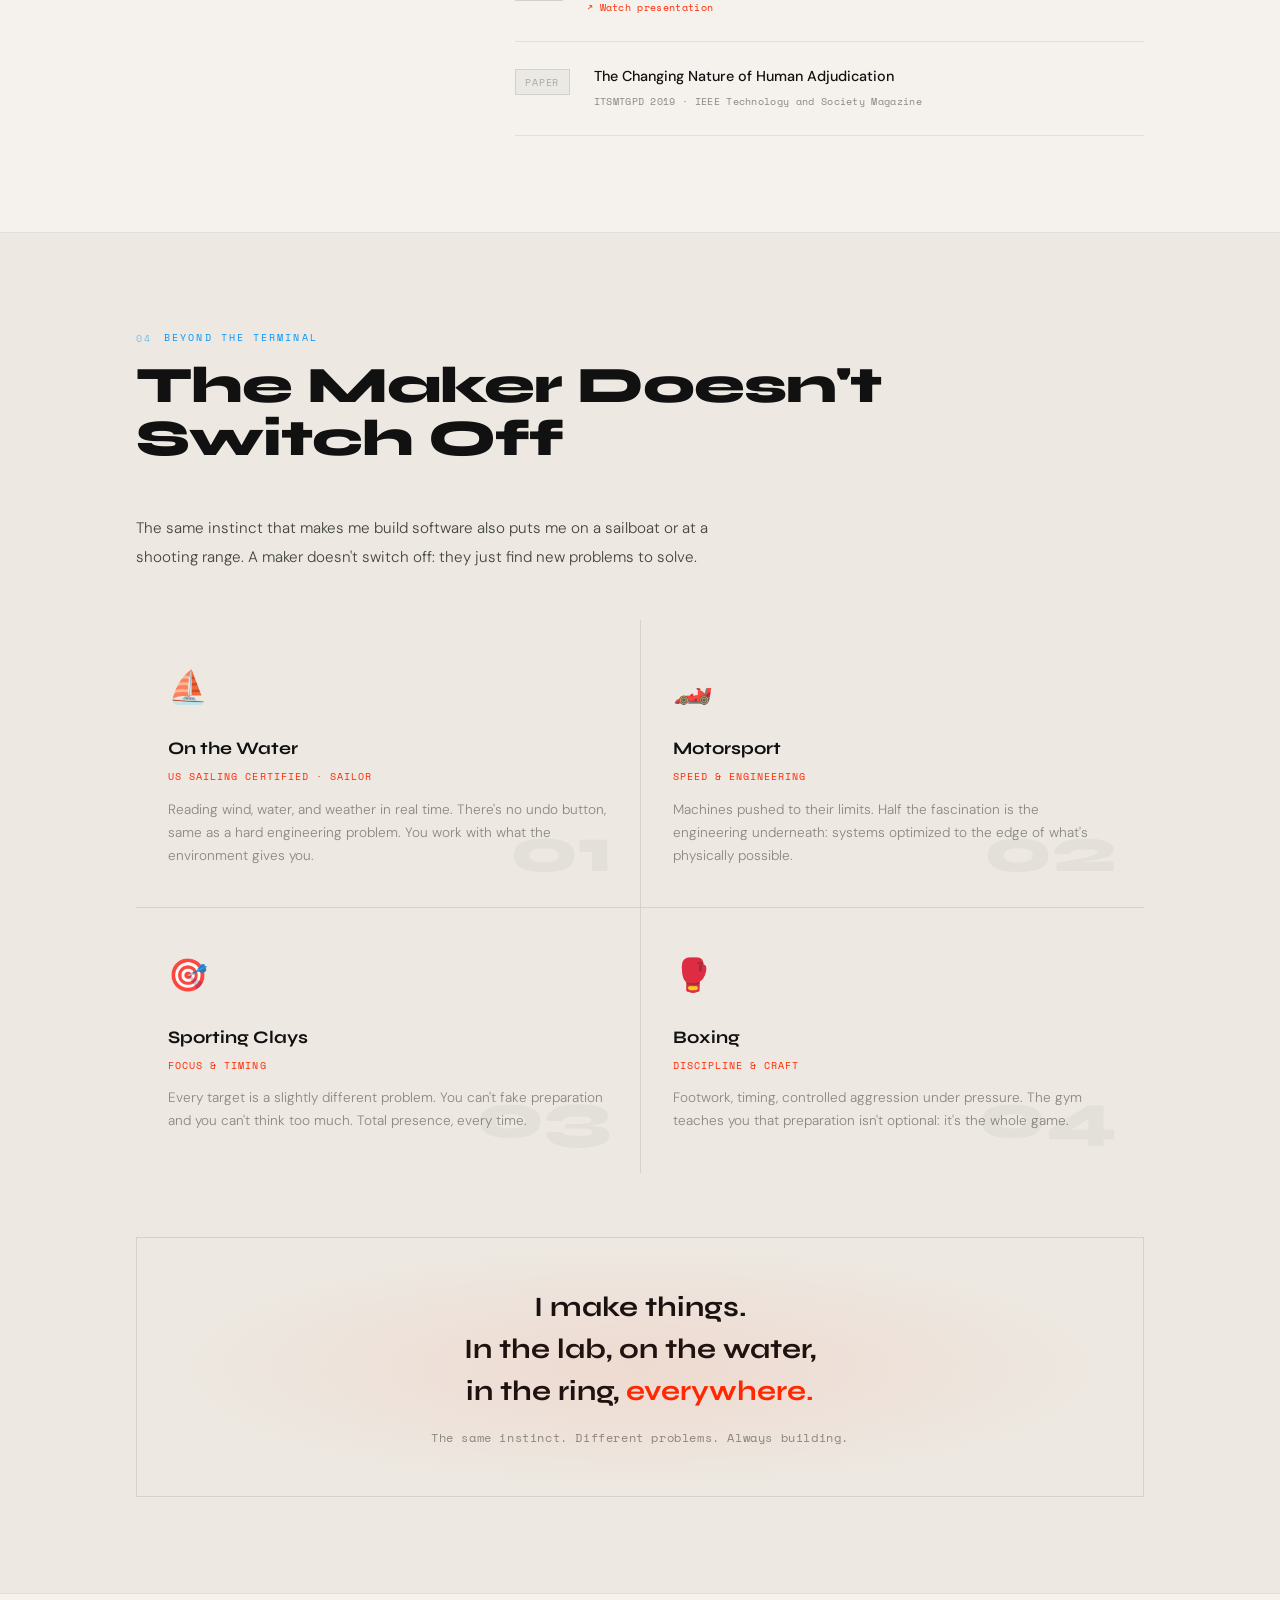
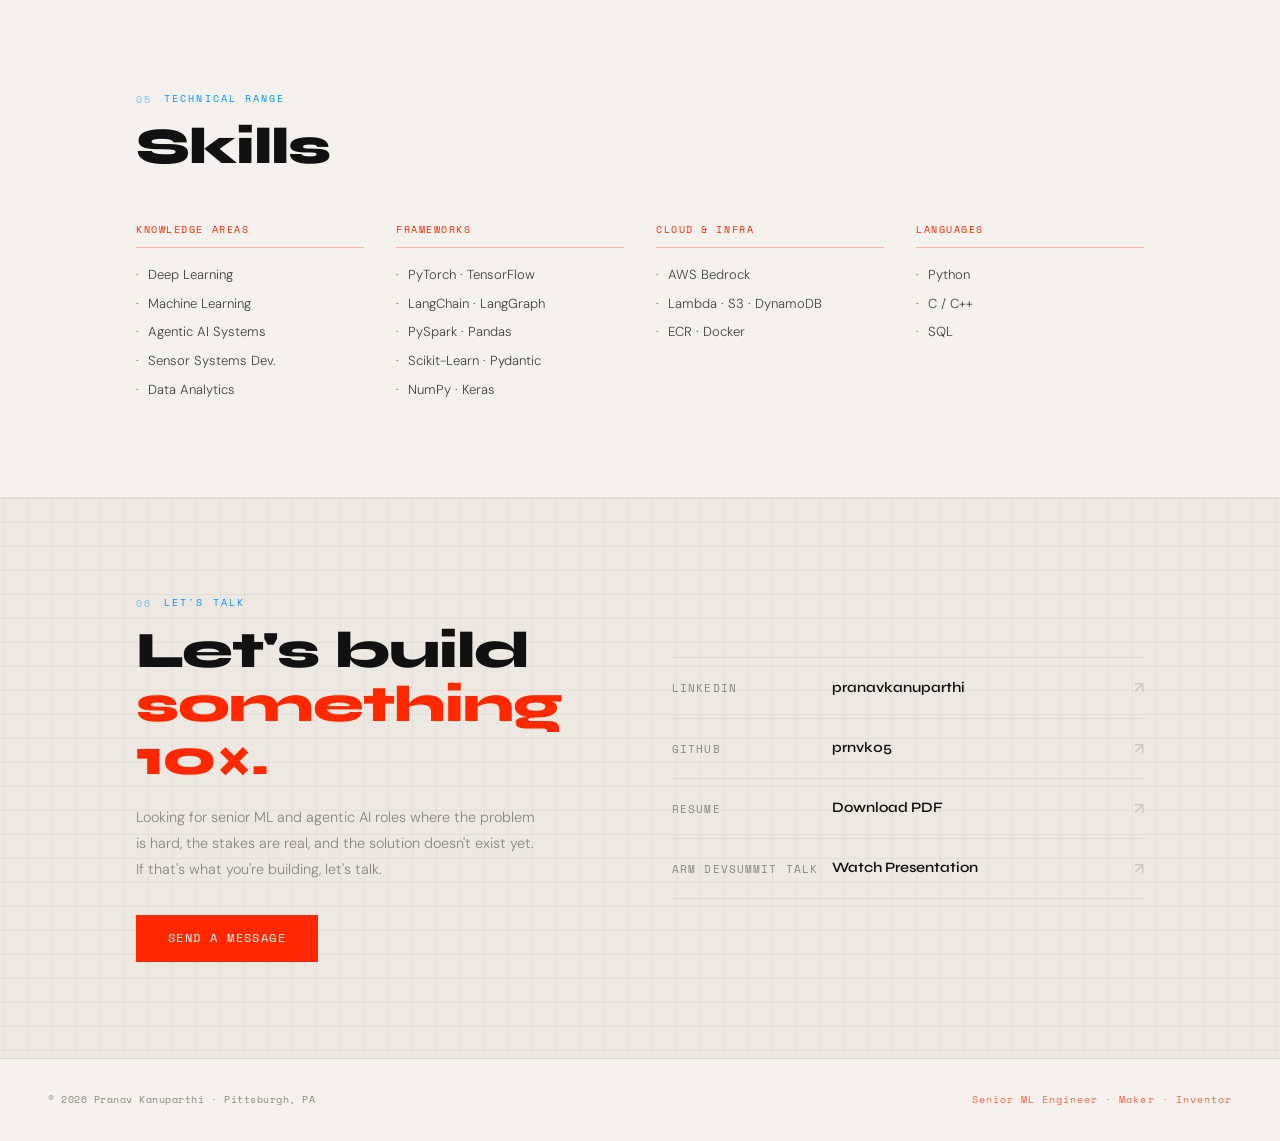
==== commit 92279bf0: "Merge origin/main: combine TDK role update and Products Launched stat Co-Authored-By: Claude Sonnet " ====
--- a/index.html
+++ b/index.html
@@ -1179,17 +1179,19 @@
         <div class="exp-badge green">Formerly Qeexo</div>
       </div>
       <div class="exp-content">
-        <div class="exp-role">Senior Machine Learning Engineer</div>
+        <div class="exp-role">Senior ML Engineer &amp; Tech Lead</div>
         <ul class="exp-bullets">
+          <li>Owned <strong>technical direction end-to-end</strong>: from ideation and architecture decisions through production deployment, for the company's industrial AI product line, with no handoff between research and engineering.</li>
           <li>Architected a <strong>production-ready multi-agent AI system</strong> for industrial asset diagnostics: three-agent hierarchical architecture using AWS Bedrock, LangChain, and LangGraph for real-time fault detection in rotating equipment.</li>
           <li>Eliminated approximately <strong>$20M in annual downtime losses</strong> for large manufacturing clients; improved data pipeline efficiency by 62% memory reduction and 20% latency improvement.</li>
-          <li>Drove cross-functional delivery across engineering, data, QA, and product; presented technical roadmap to executive leadership.</li>
-          <li>Mentored two engineering interns; delivered invited talk on embedded ML systems at <strong>ARM DevSummit 2024</strong>.</li>
+          <li>Led cross-functional delivery across engineering, data, QA, and product. <strong>Primary technical interface to executive leadership</strong>, presenting roadmap, architecture trade-offs, and milestone reviews.</li>
+          <li>Mentored two engineering interns across separate projects from onboarding through independent contribution; delivered invited talk on embedded ML systems at <strong>ARM DevSummit 2024</strong>.</li>
         </ul>
         <div class="exp-metrics">
           <span class="metric-pill">$20M Downtime Saved</span>
           <span class="metric-pill">62% Memory Reduction</span>
           <span class="metric-pill">20% Latency Improvement</span>
+          <span class="metric-pill">Ideation → Production</span>
           <span class="metric-pill">ARM DevSummit Speaker</span>
         </div>
       </div>
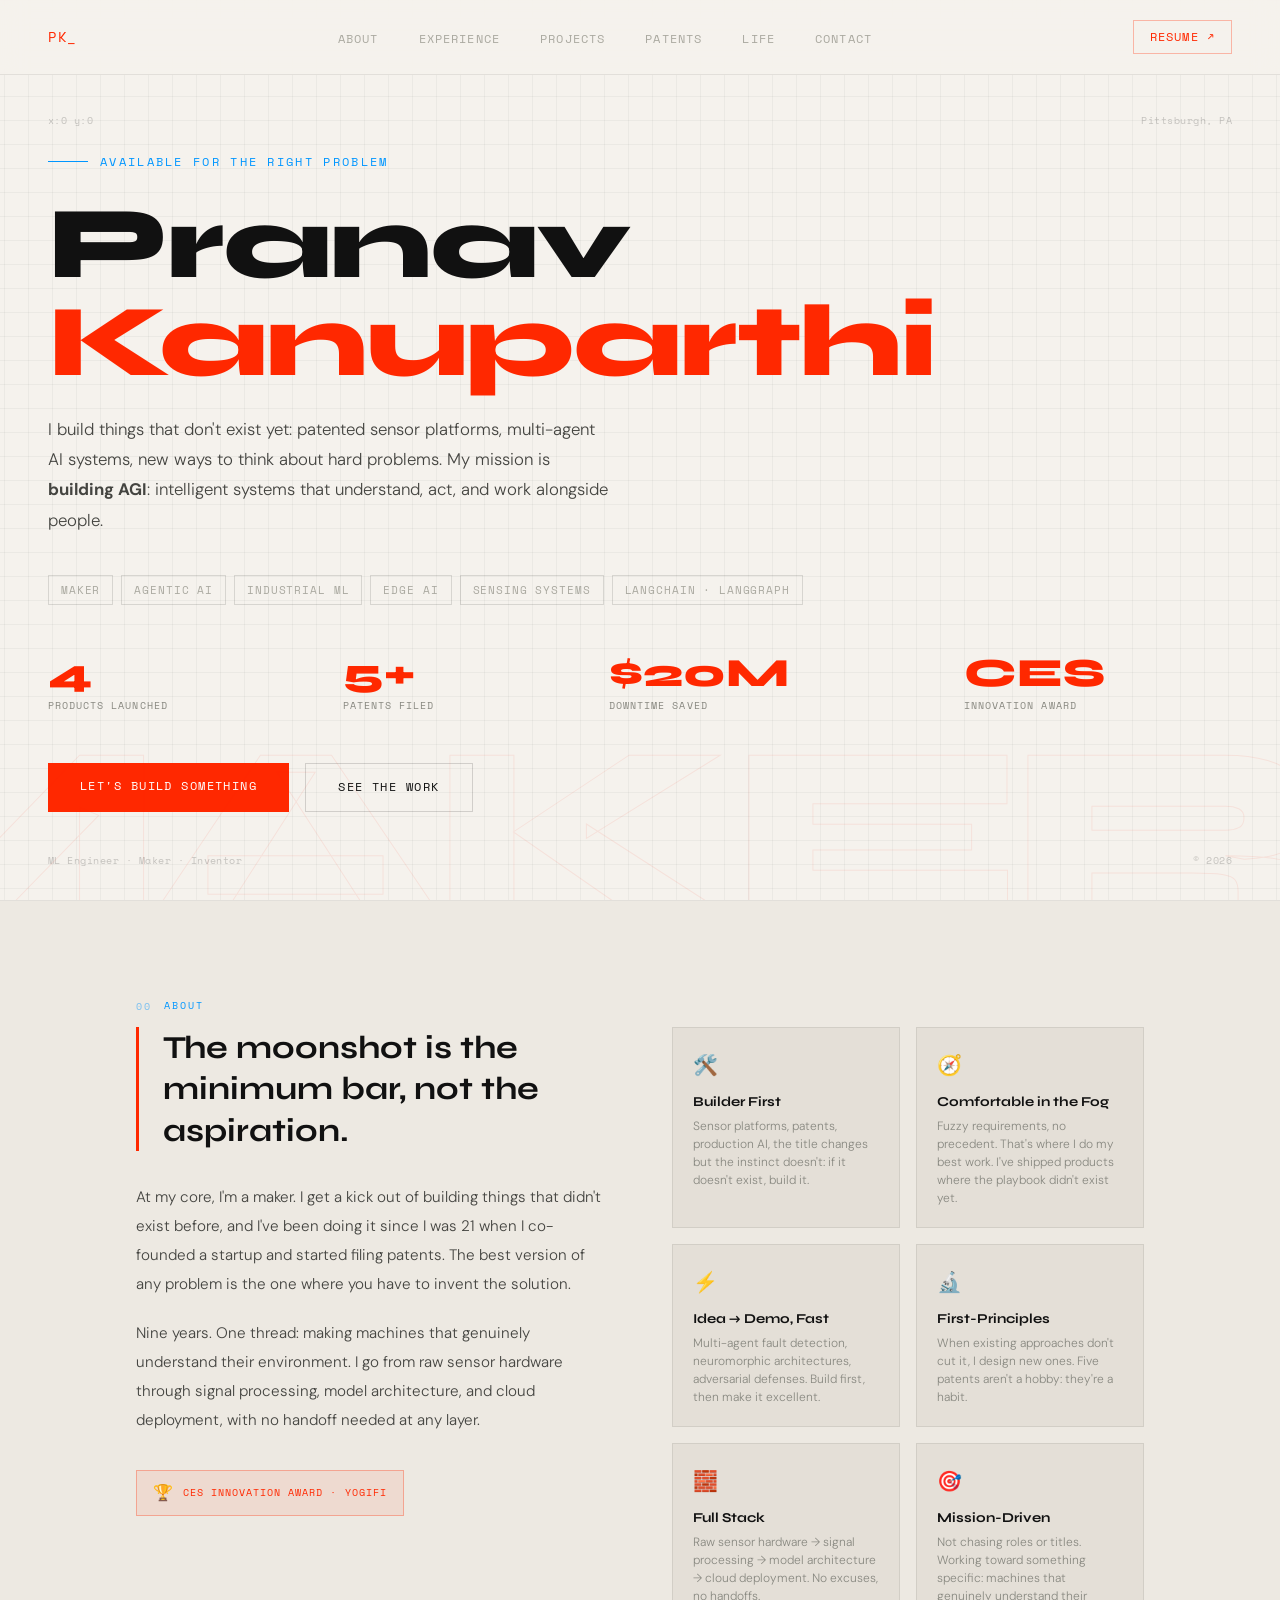
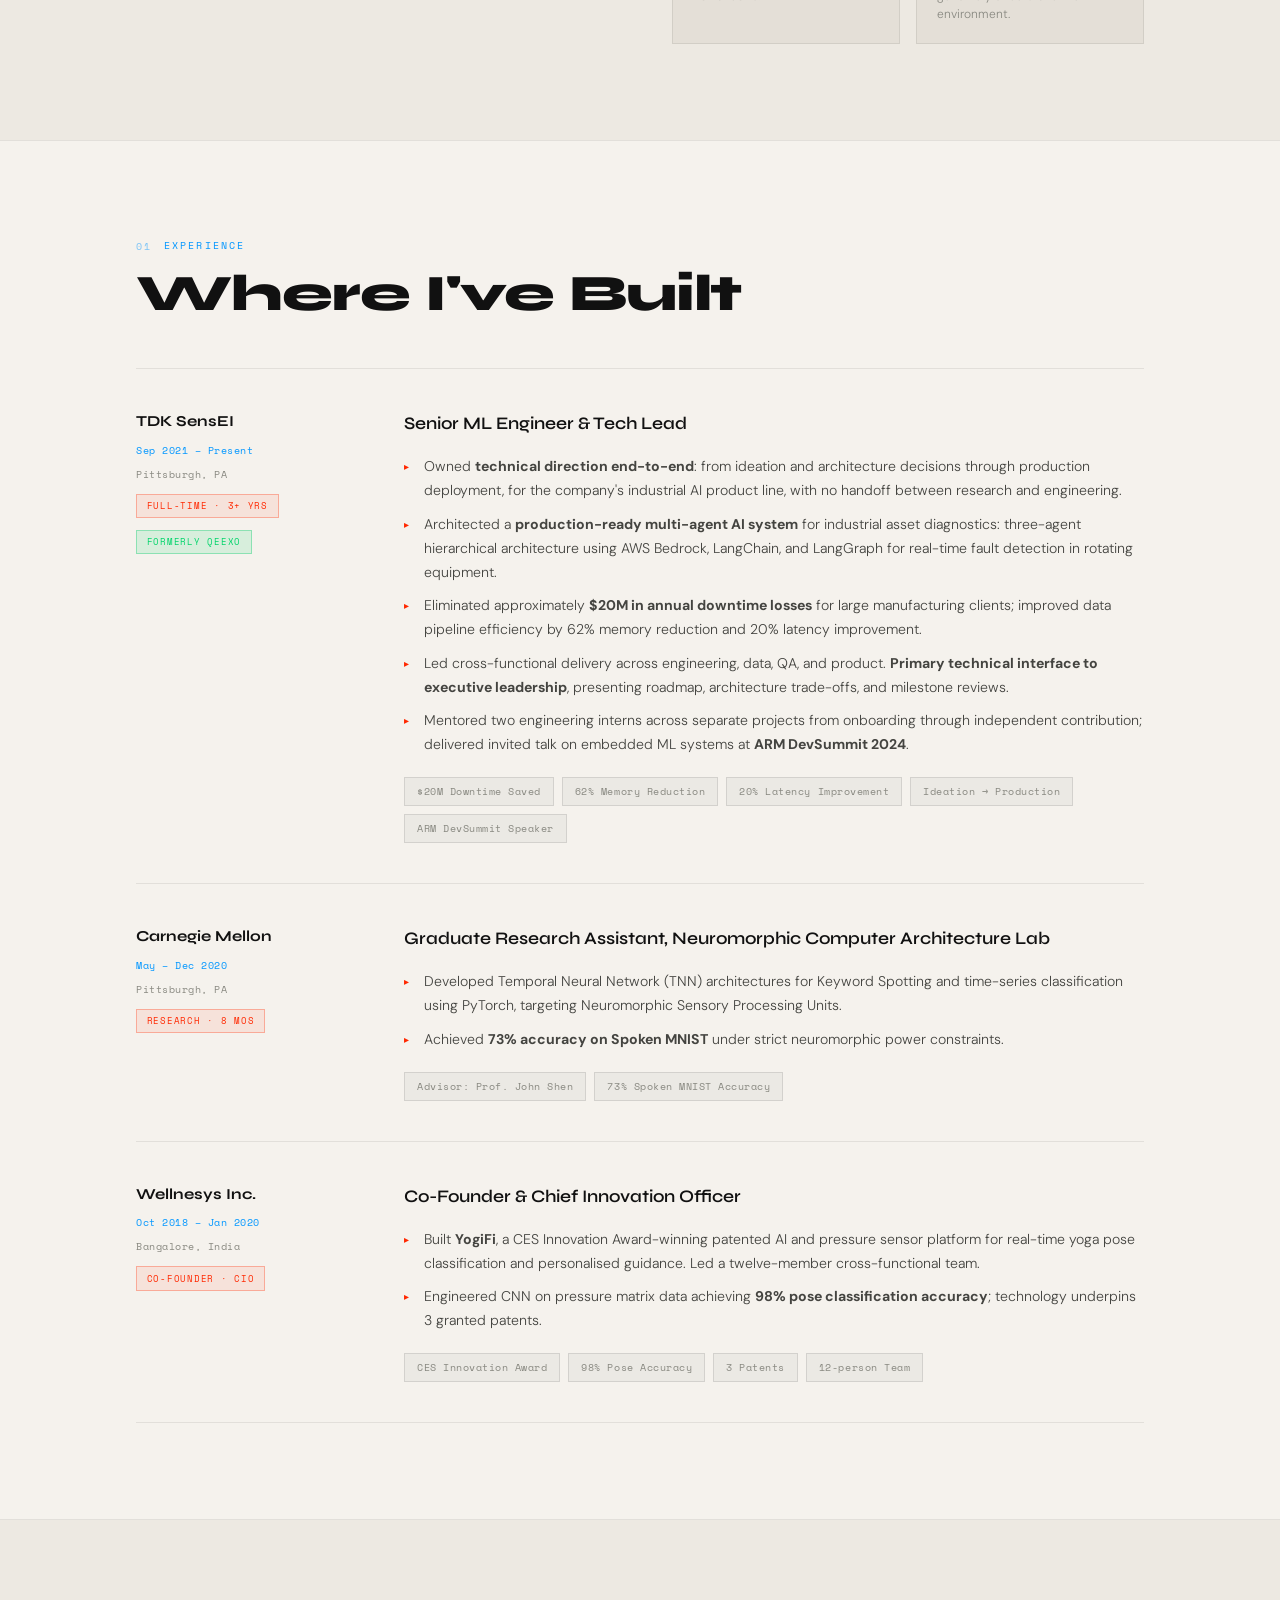
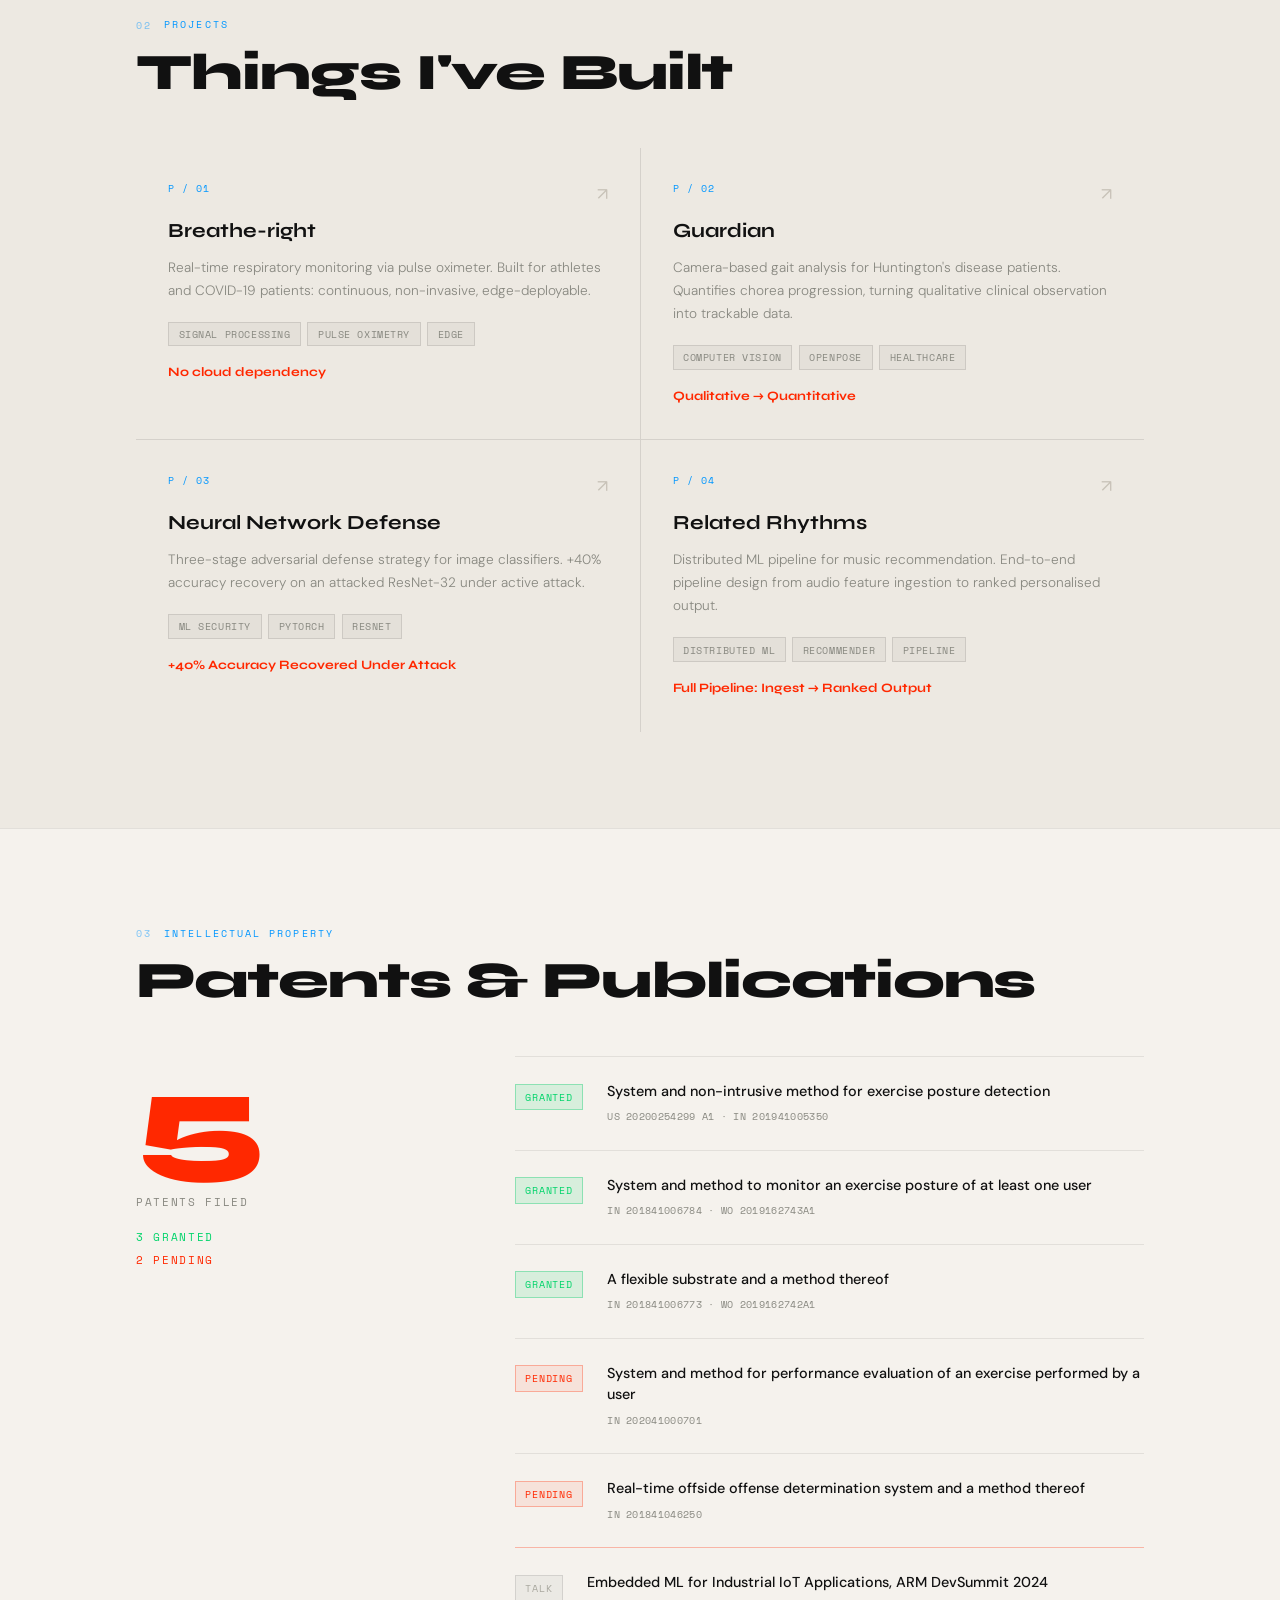
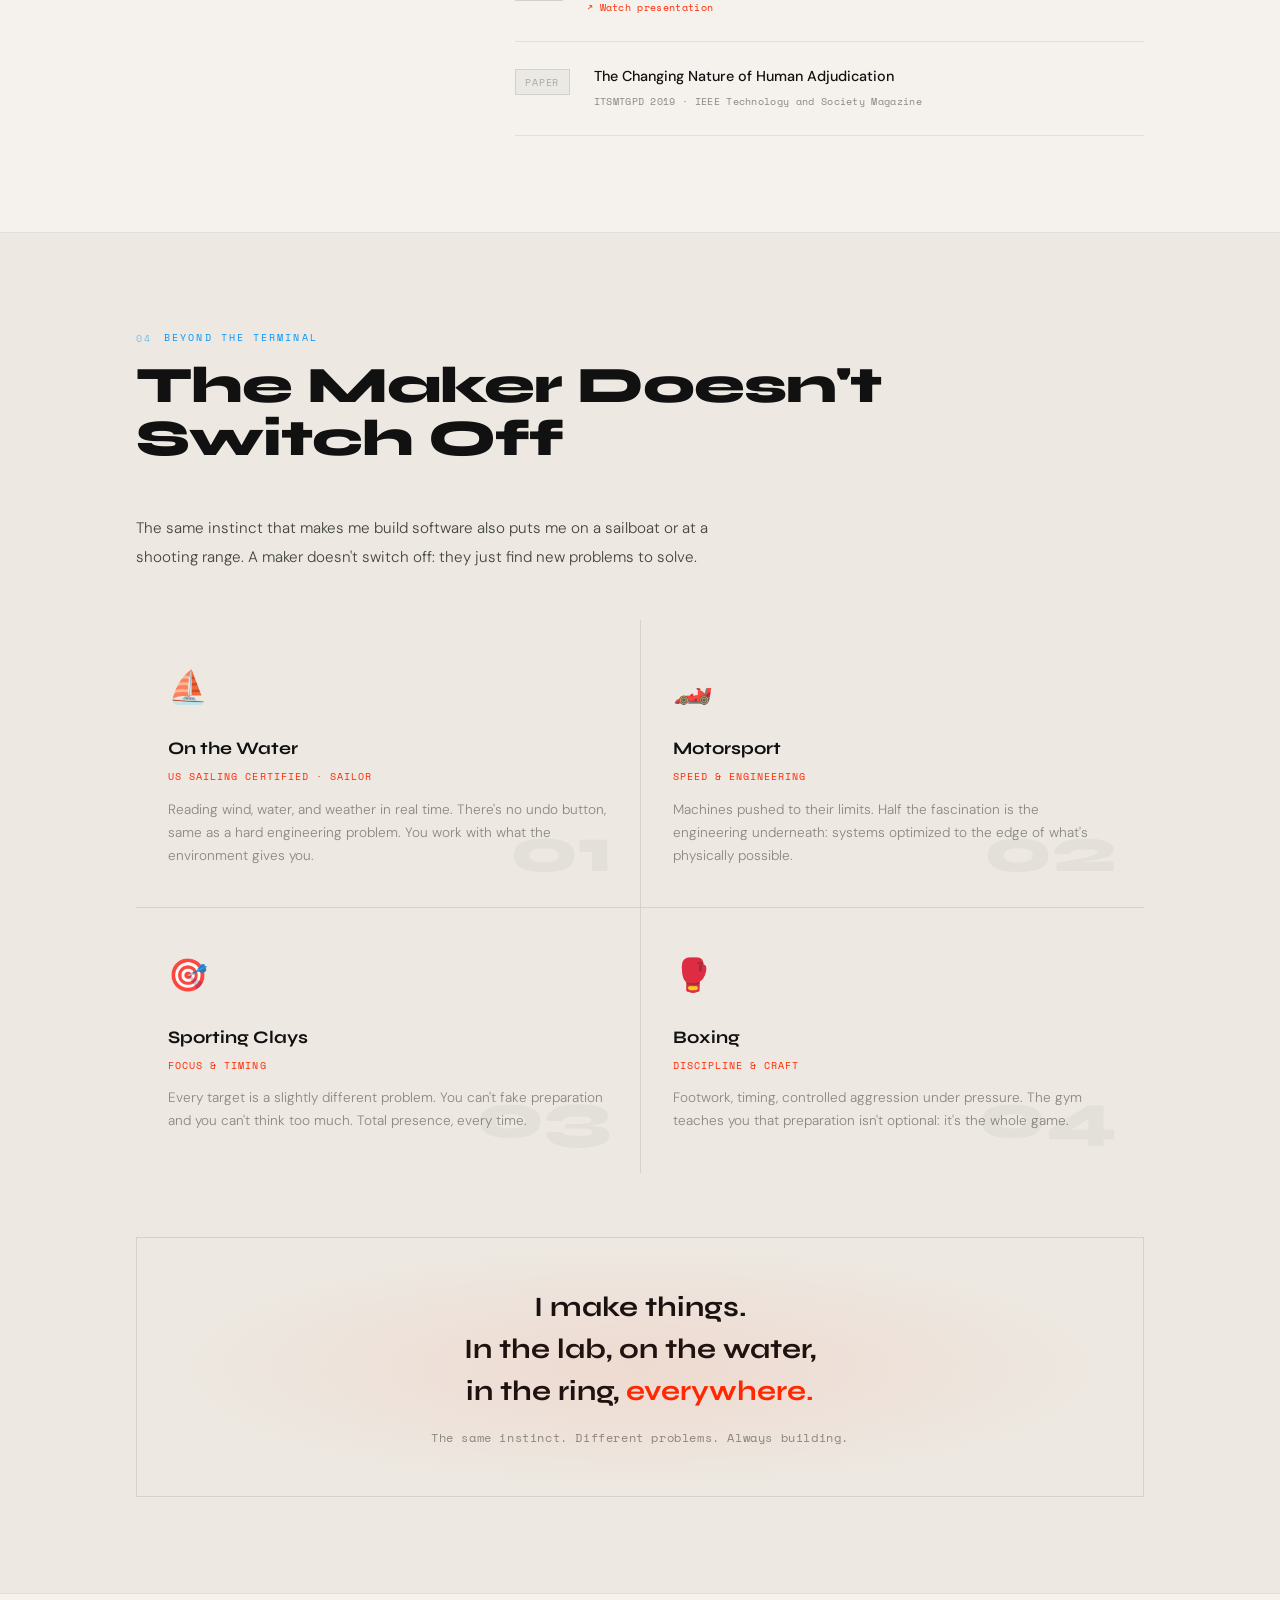
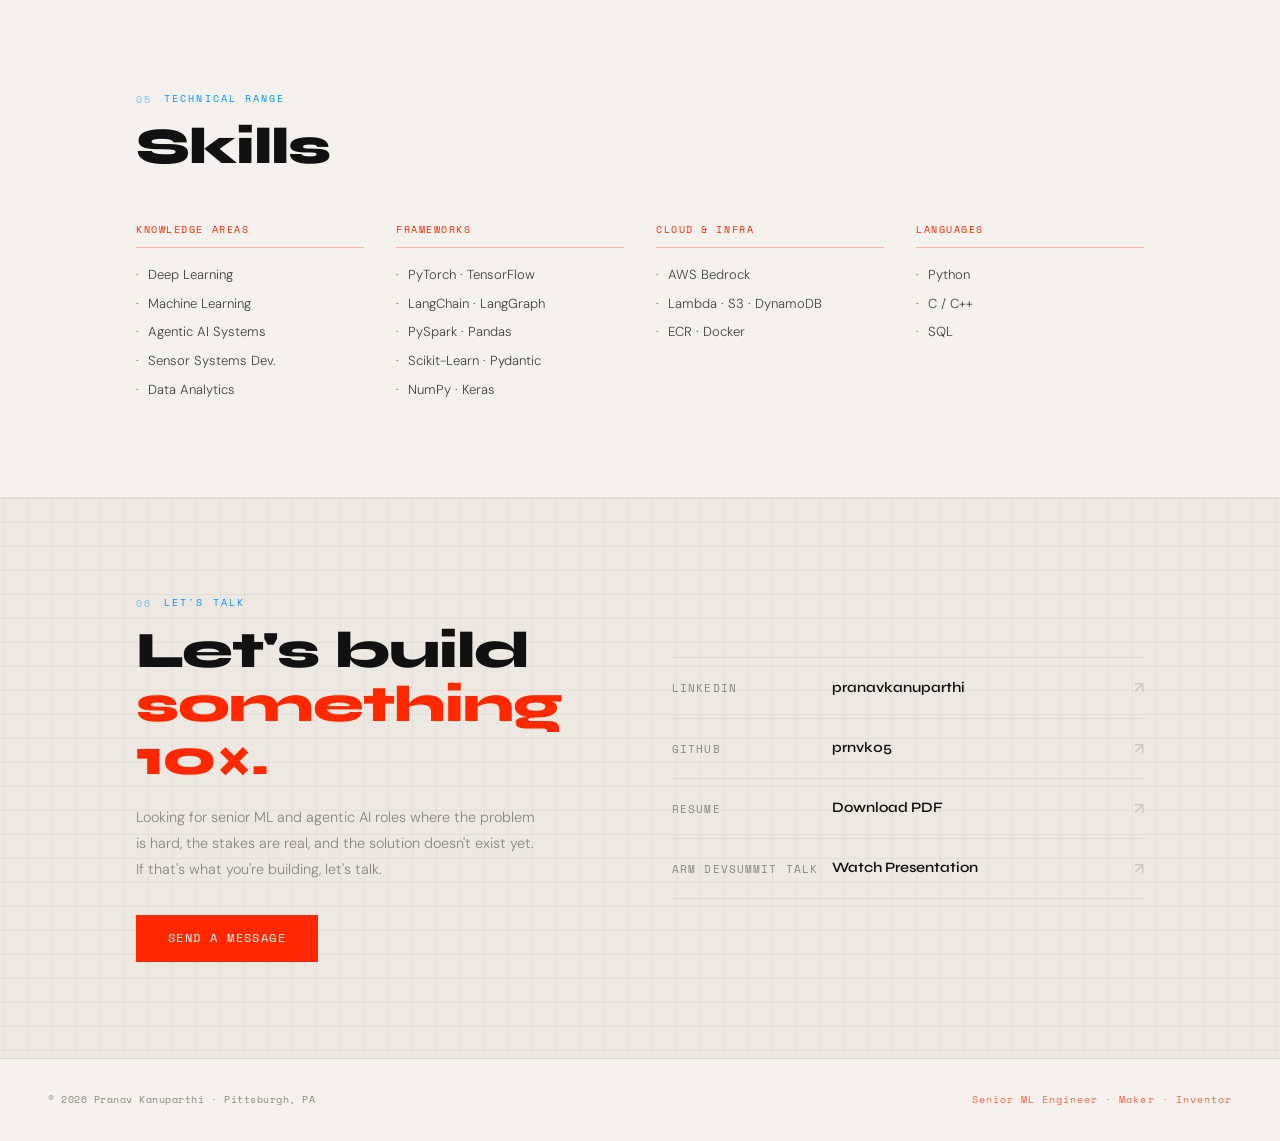
==== commit 1902d6a1: "Reorder hero stats: Products Launched, Patents Filed, then rest Co-Authored-By: Claude Sonnet 4.6 <n" ====
--- a/index.html
+++ b/index.html
@@ -1087,16 +1087,16 @@
 
   <div class="hero-stats">
     <div class="stat">
+      <div class="stat-num">4</div>
+      <div class="stat-label">Products Launched</div>
+    </div>
+    <div class="stat">
       <div class="stat-num">5+</div>
       <div class="stat-label">Patents Filed</div>
     </div>
     <div class="stat">
       <div class="stat-num">$20M</div>
       <div class="stat-label">Downtime Saved</div>
-    </div>
-    <div class="stat">
-      <div class="stat-num">4</div>
-      <div class="stat-label">Products Launched</div>
     </div>
     <div class="stat">
       <div class="stat-num">CES</div>
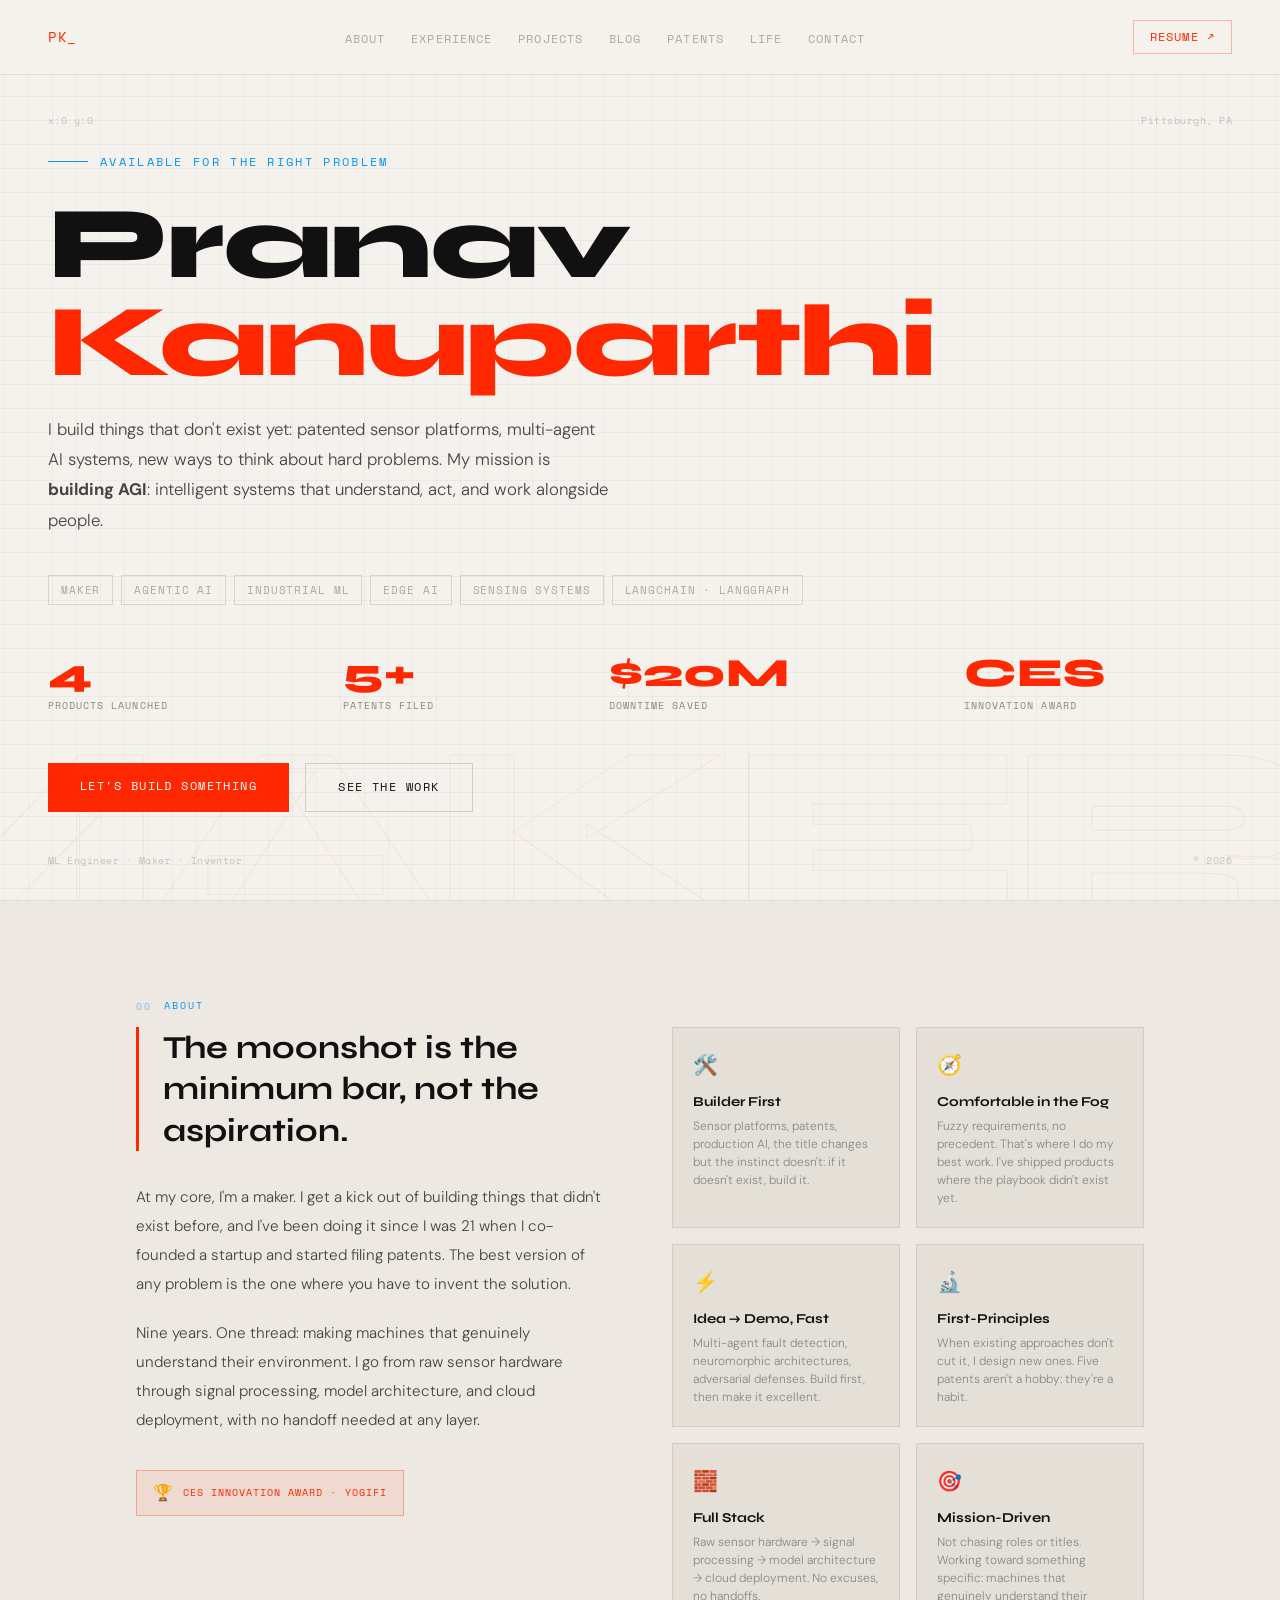
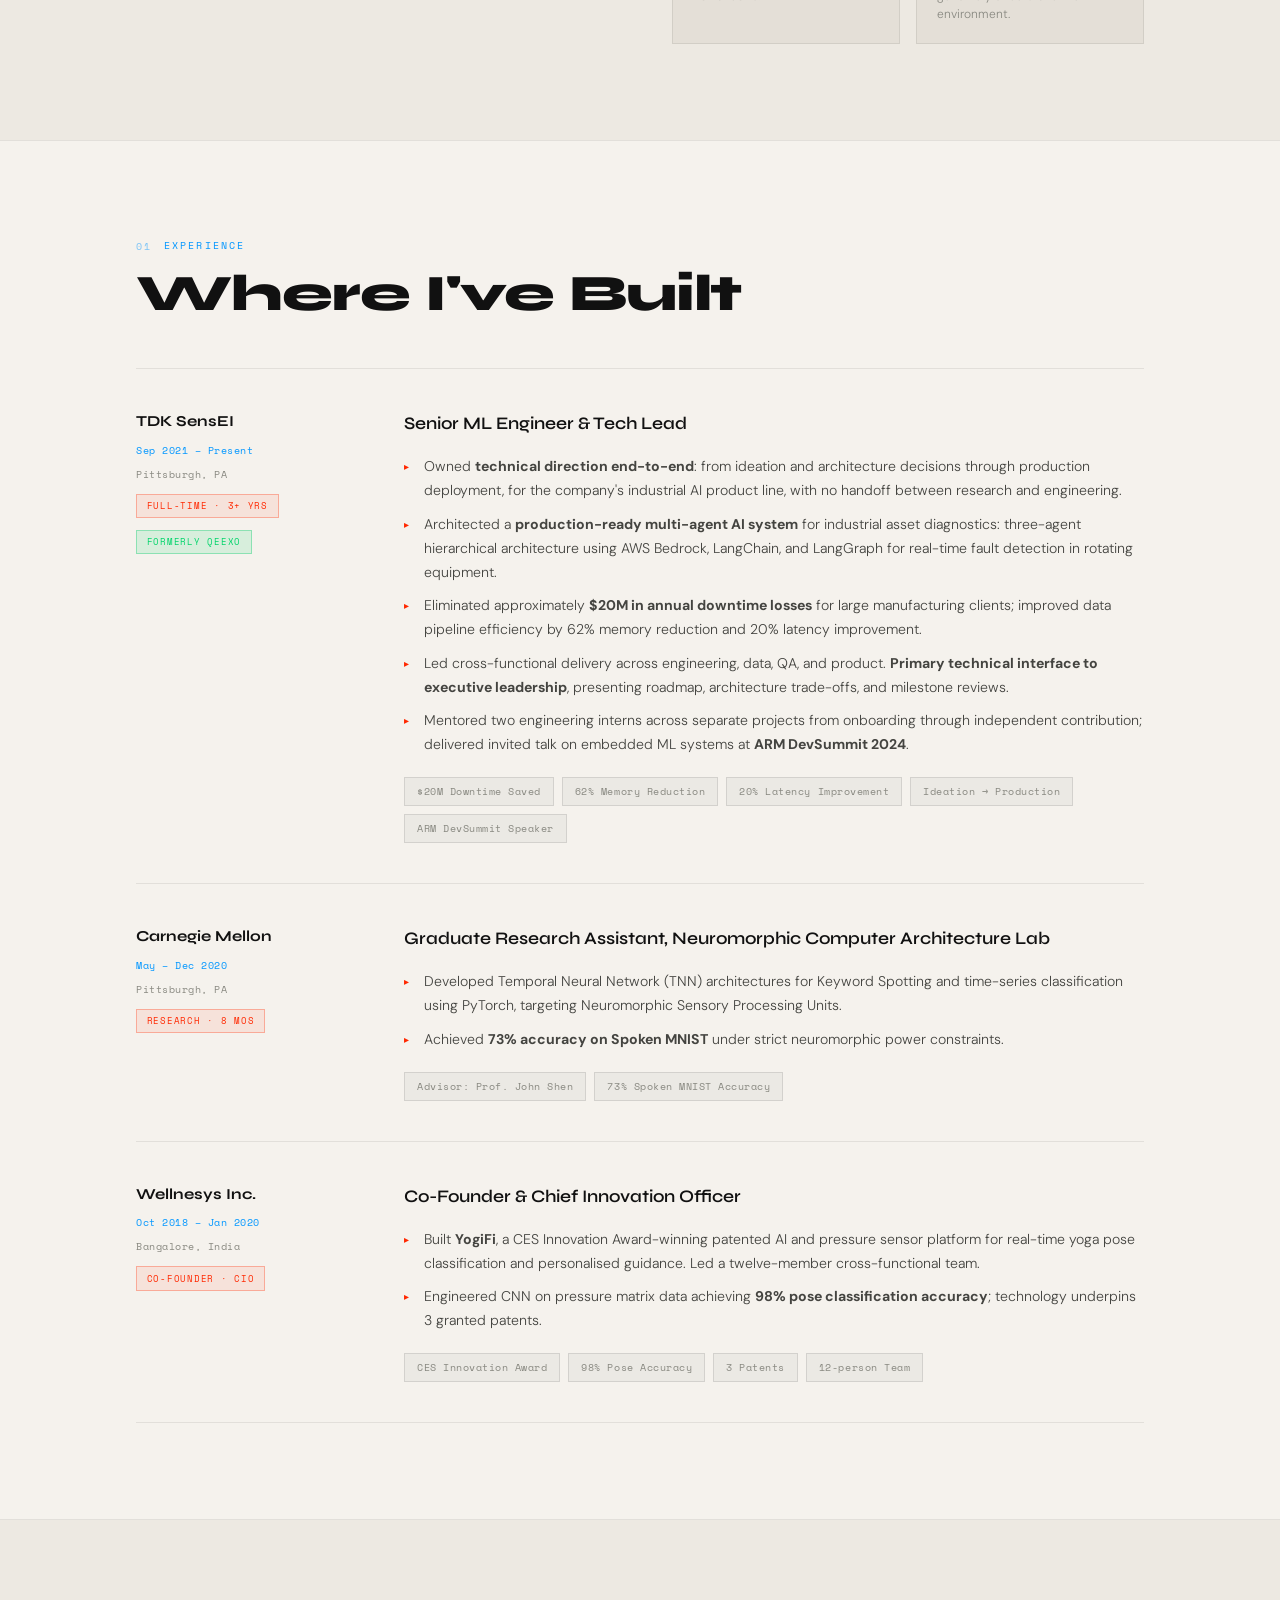
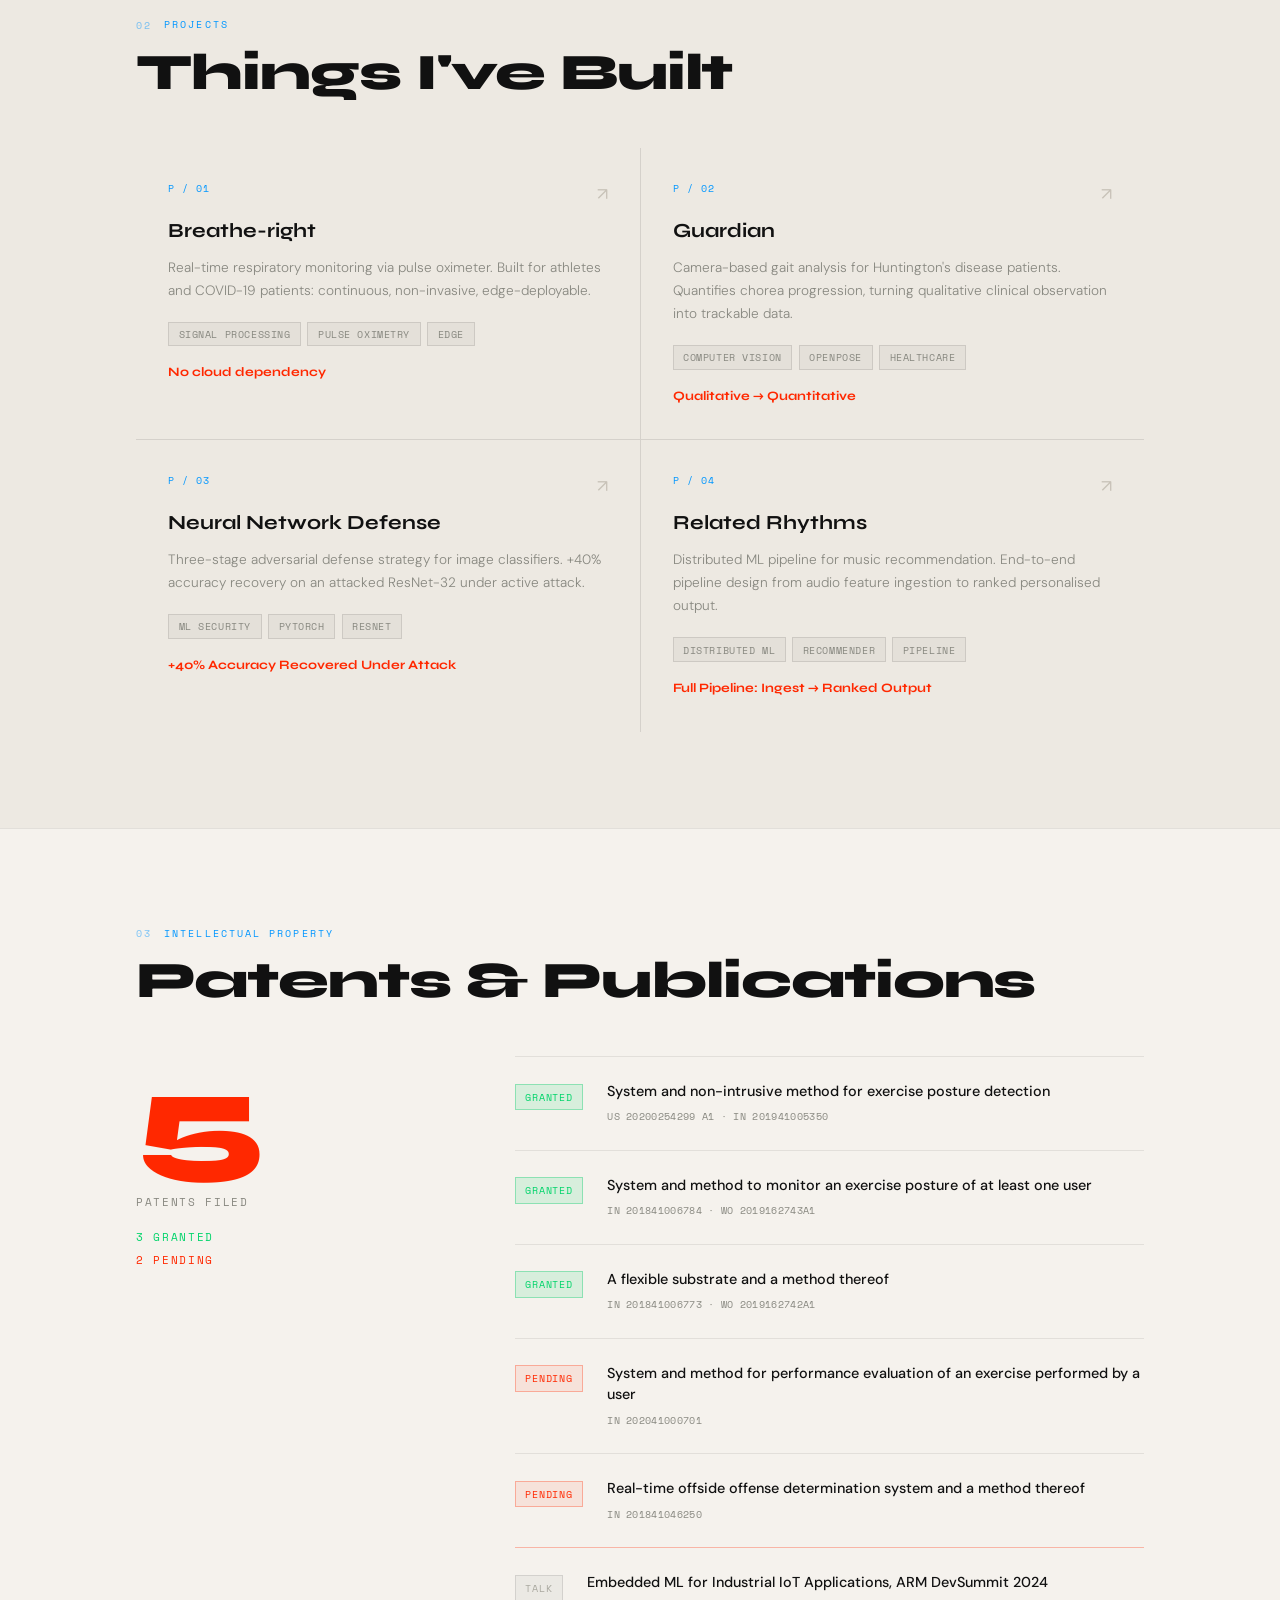
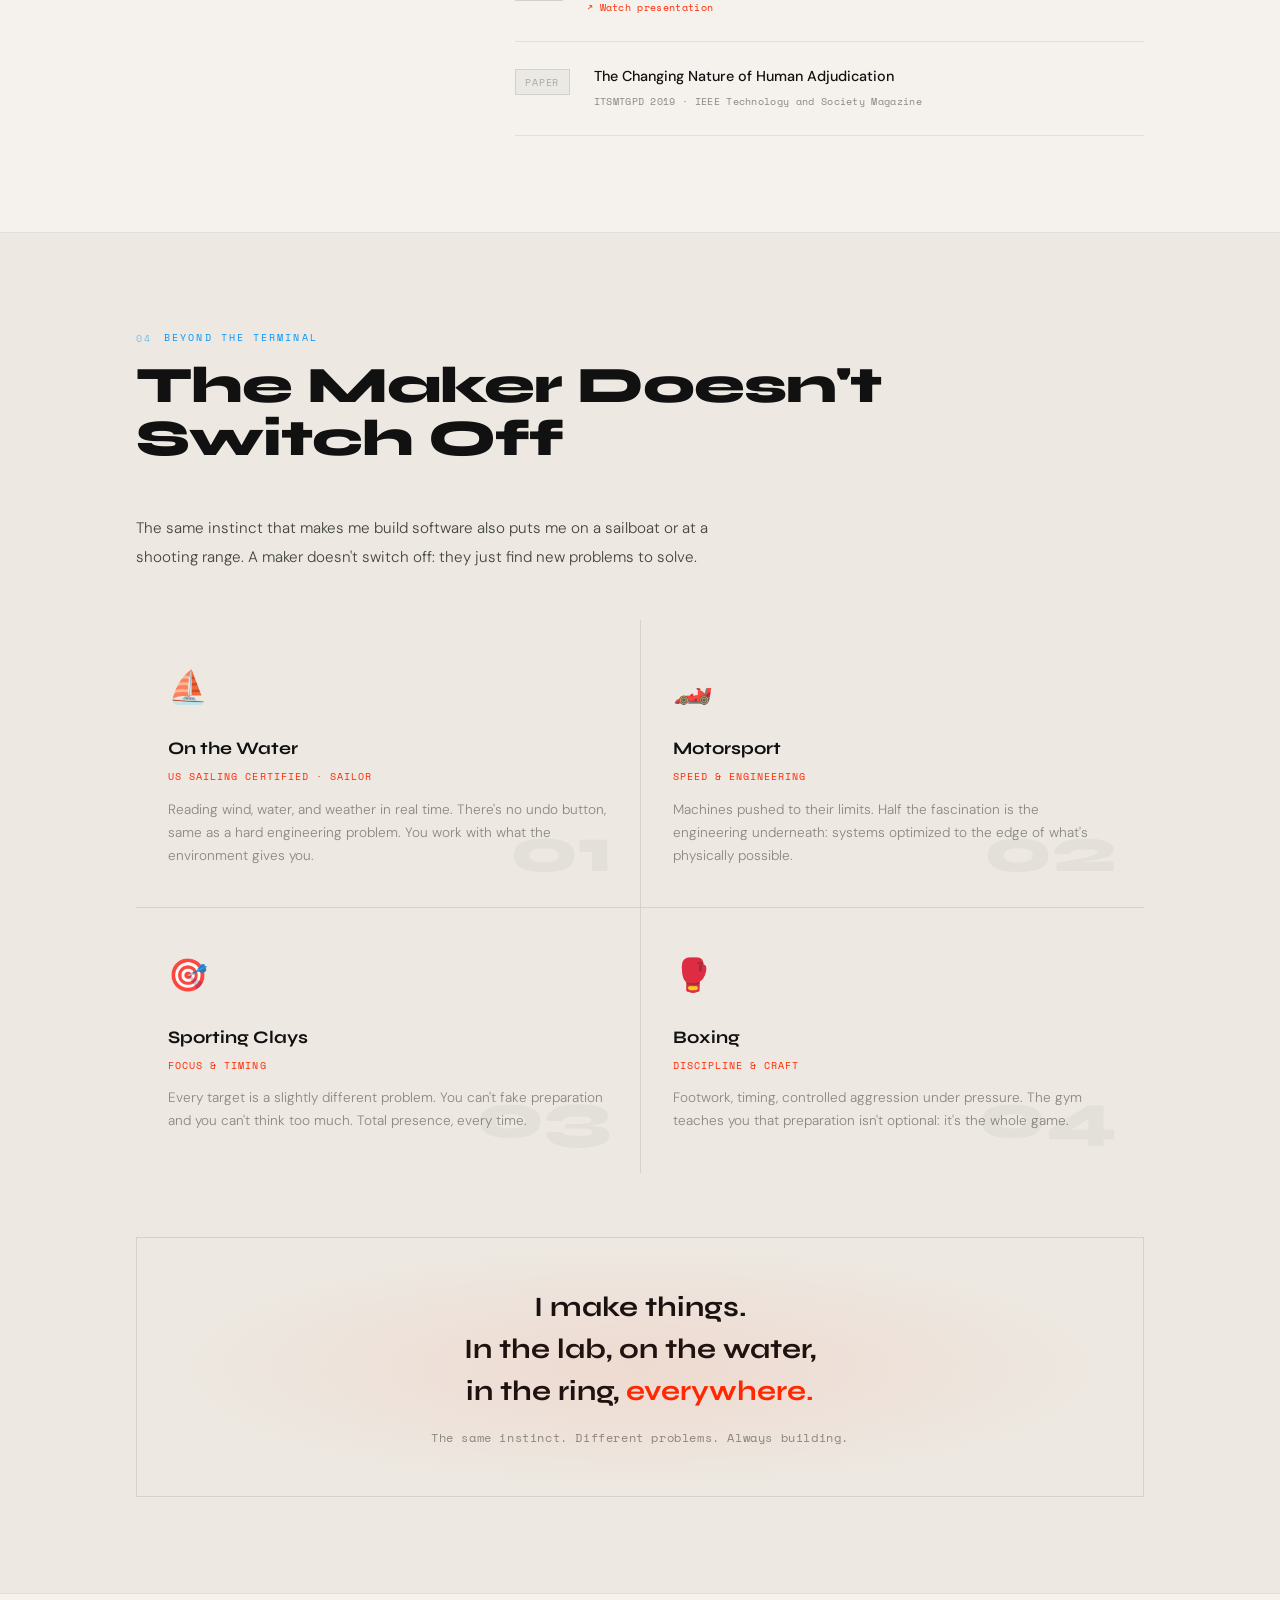
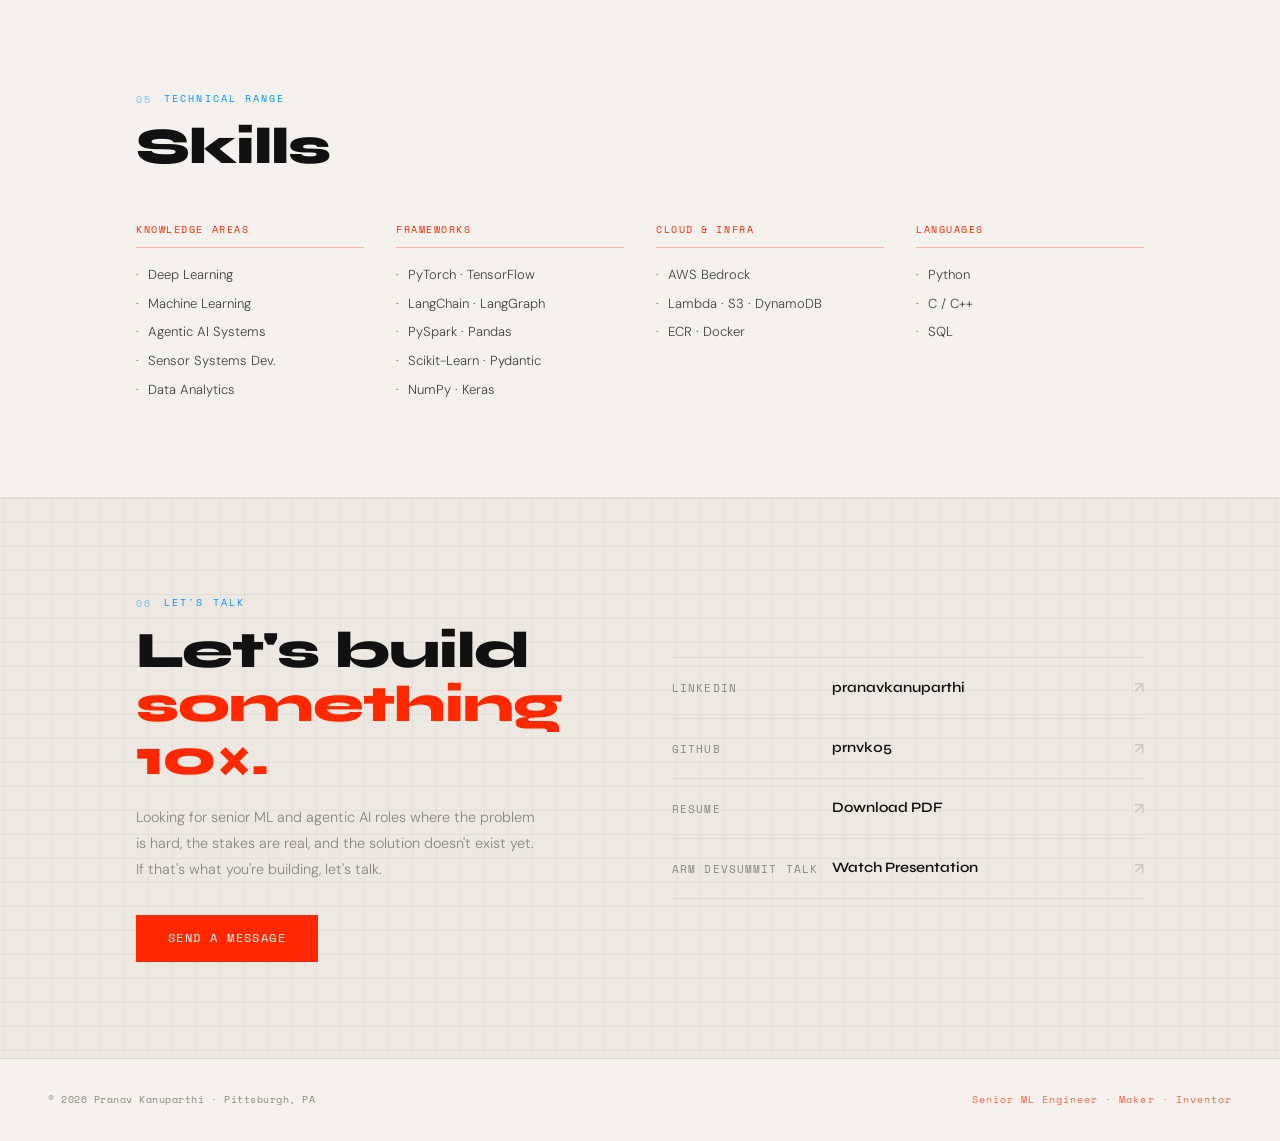
==== commit a59ce75c: "Add technical blog and Stingray engineering journal" ====
--- a/index.html
+++ b/index.html
@@ -74,7 +74,7 @@
 
   .nav-links {
     display: flex;
-    gap: 2.5rem;
+    gap: clamp(0.8rem, 2vw, 2.5rem);
     list-style: none;
   }
 
@@ -1038,6 +1038,7 @@
     <li><a href="#thesis">About</a></li>
     <li><a href="#experience">Experience</a></li>
     <li><a href="#projects">Projects</a></li>
+    <li><a href="/blog/">Blog</a></li>
     <li><a href="#patents">Patents</a></li>
     <li><a href="#life">Life</a></li>
     <li><a href="#contact">Contact</a></li>
@@ -1054,6 +1055,7 @@
   <a href="#thesis" onclick="closeDrawer()">About</a>
   <a href="#experience" onclick="closeDrawer()">Experience</a>
   <a href="#projects" onclick="closeDrawer()">Projects</a>
+  <a href="/blog/" onclick="closeDrawer()">Blog</a>
   <a href="#patents" onclick="closeDrawer()">Patents</a>
   <a href="#life" onclick="closeDrawer()">Life</a>
   <a href="#contact" onclick="closeDrawer()">Contact</a>
